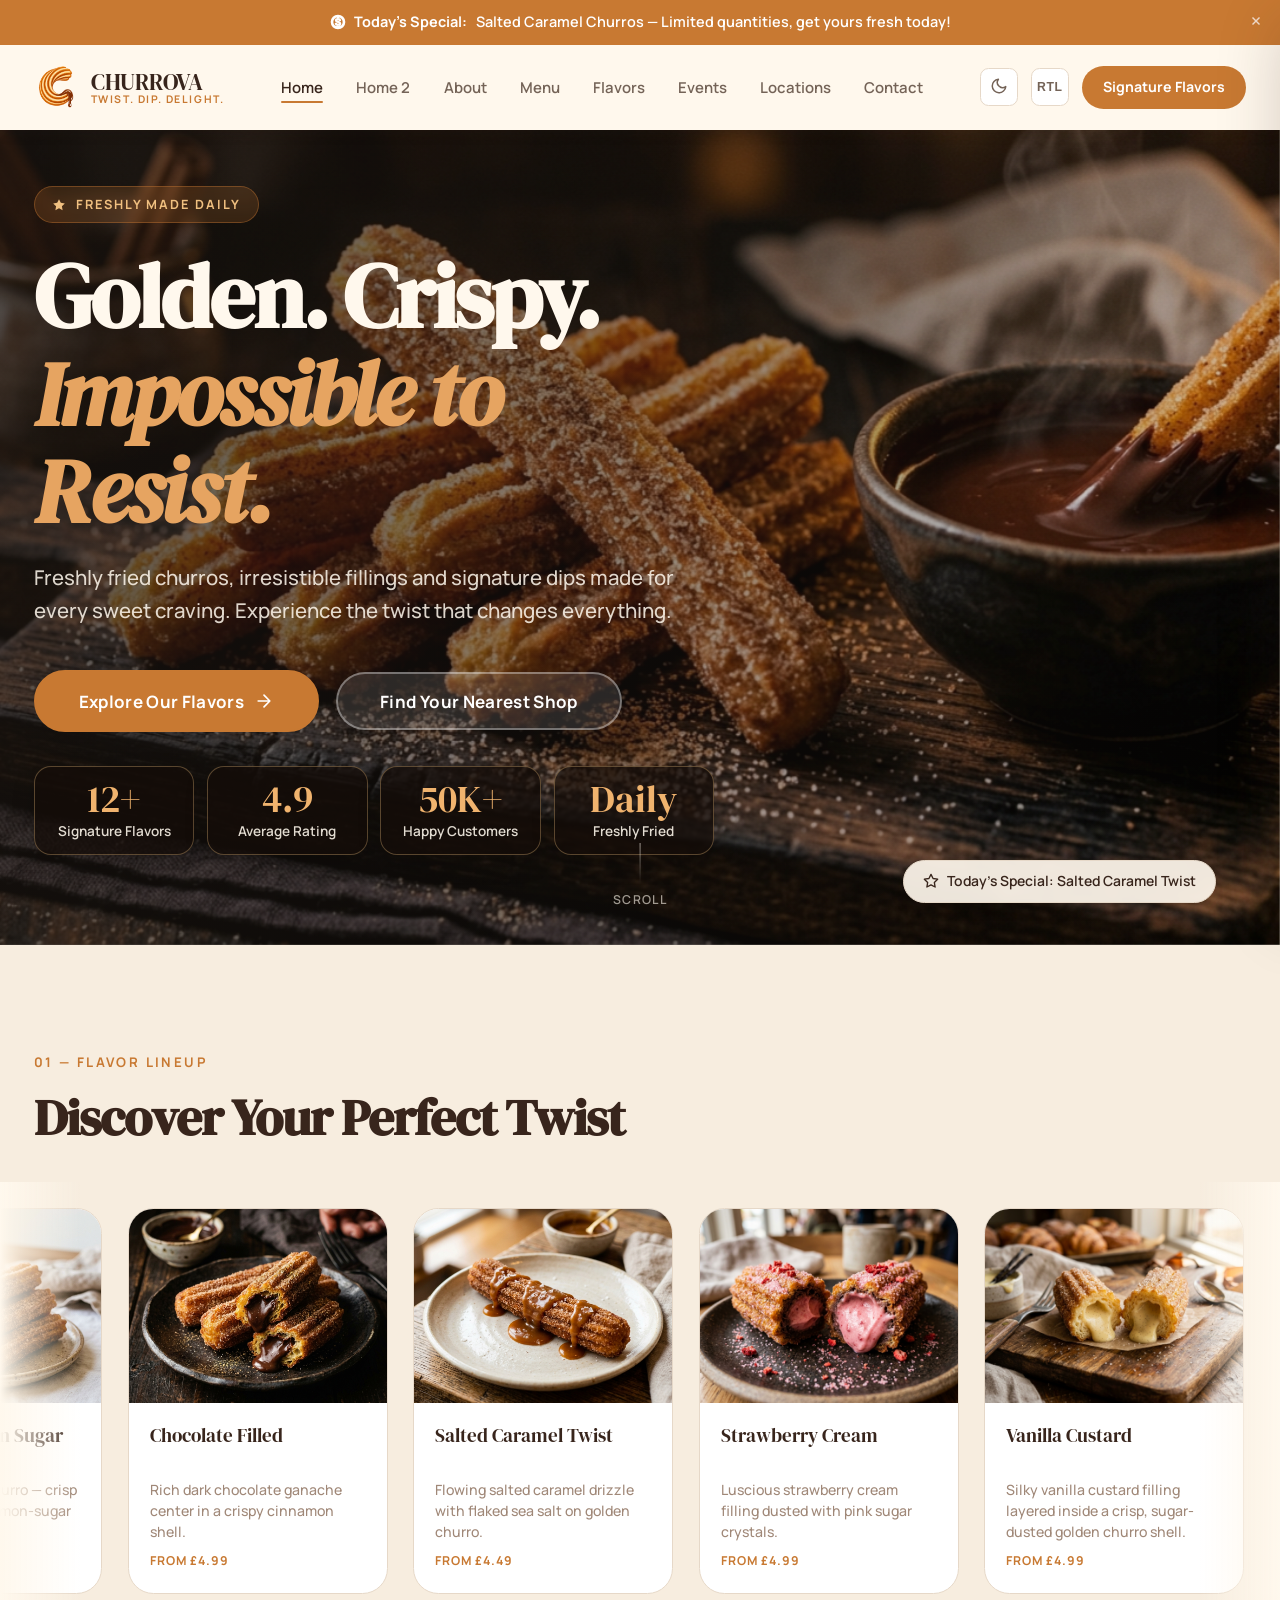
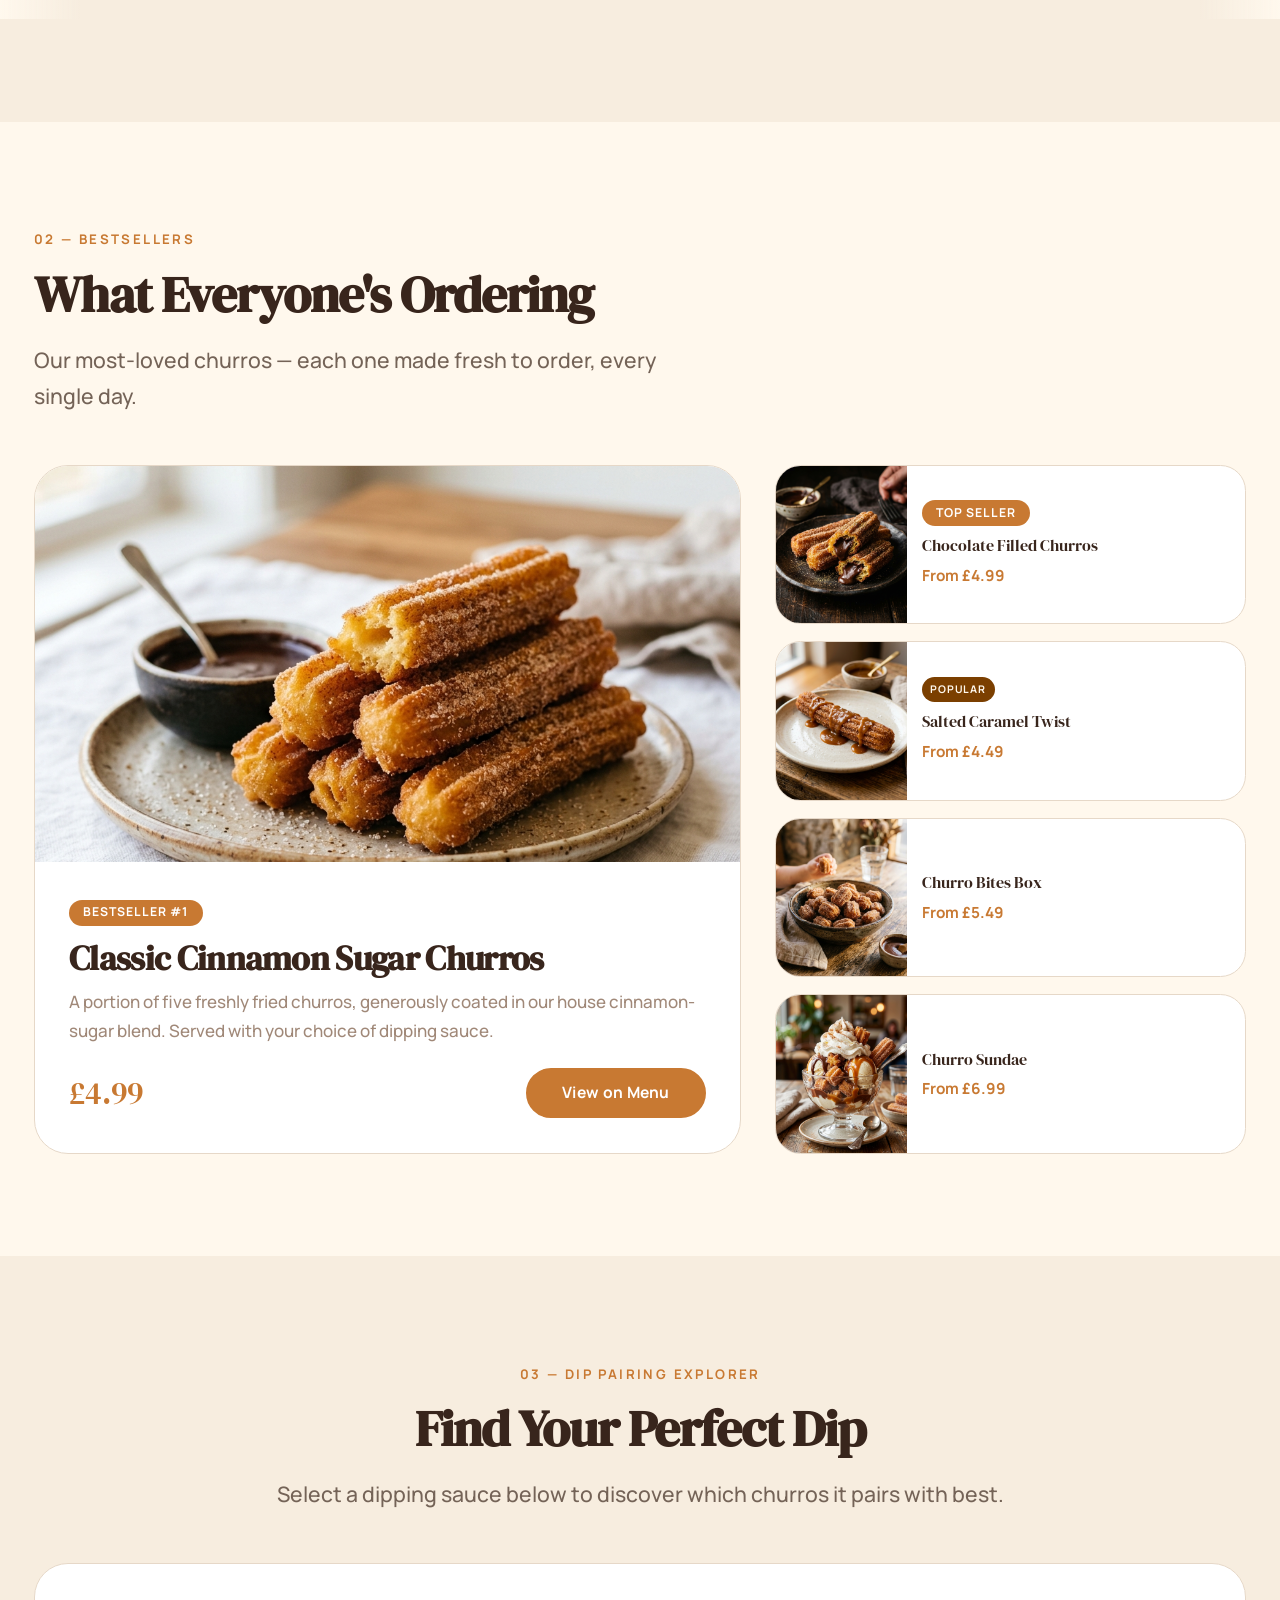
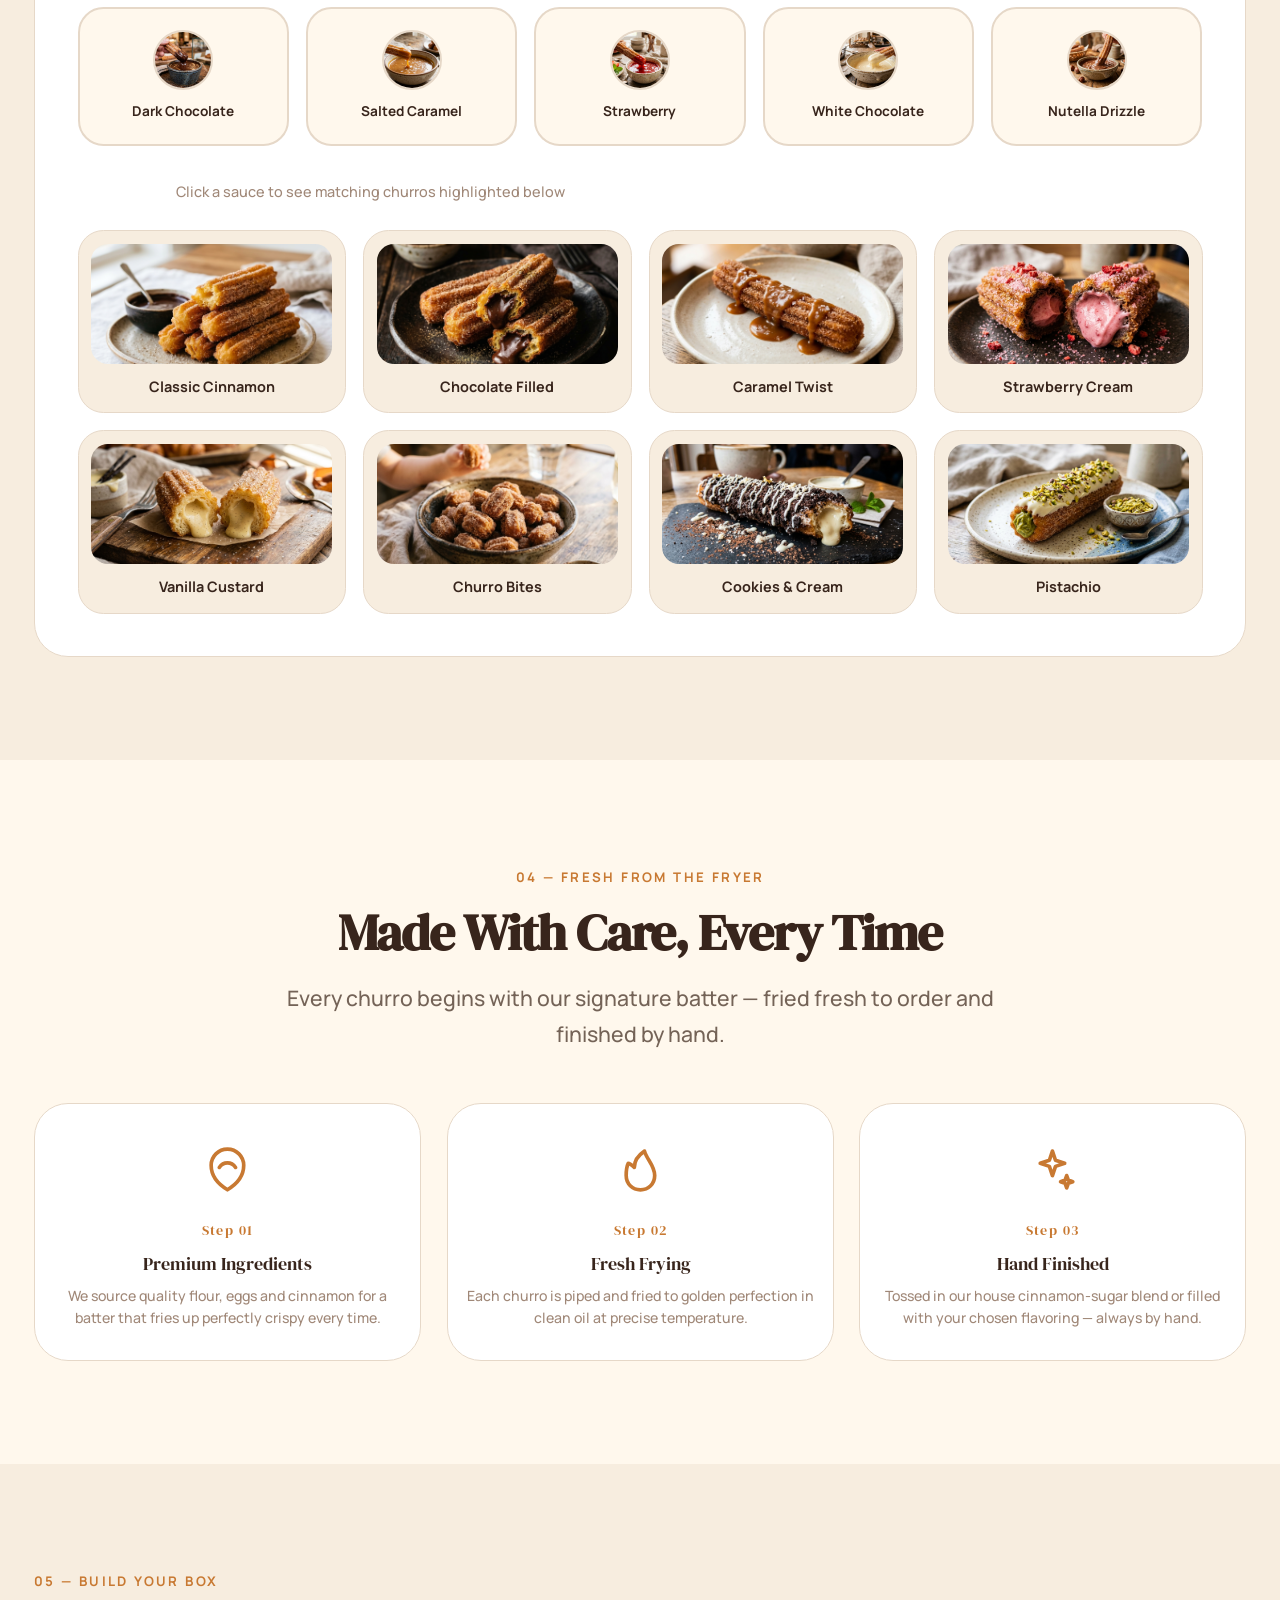
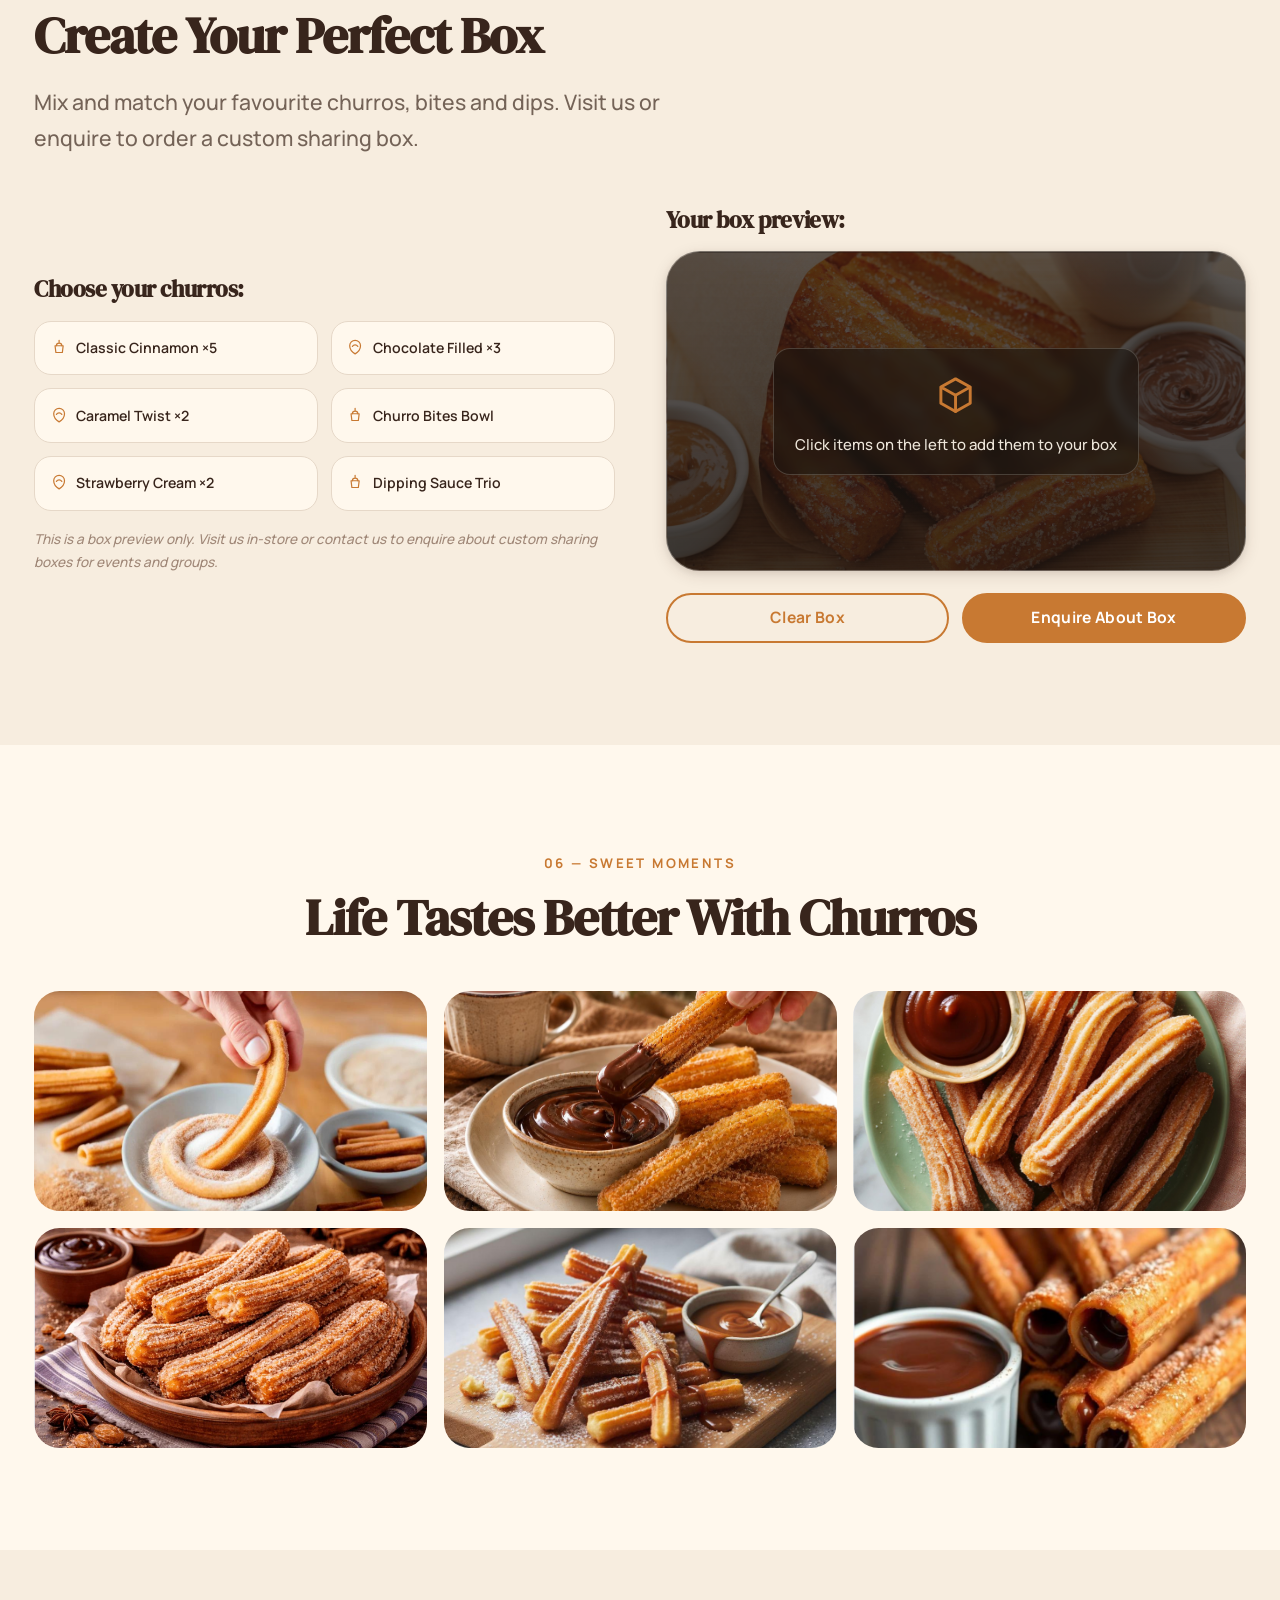
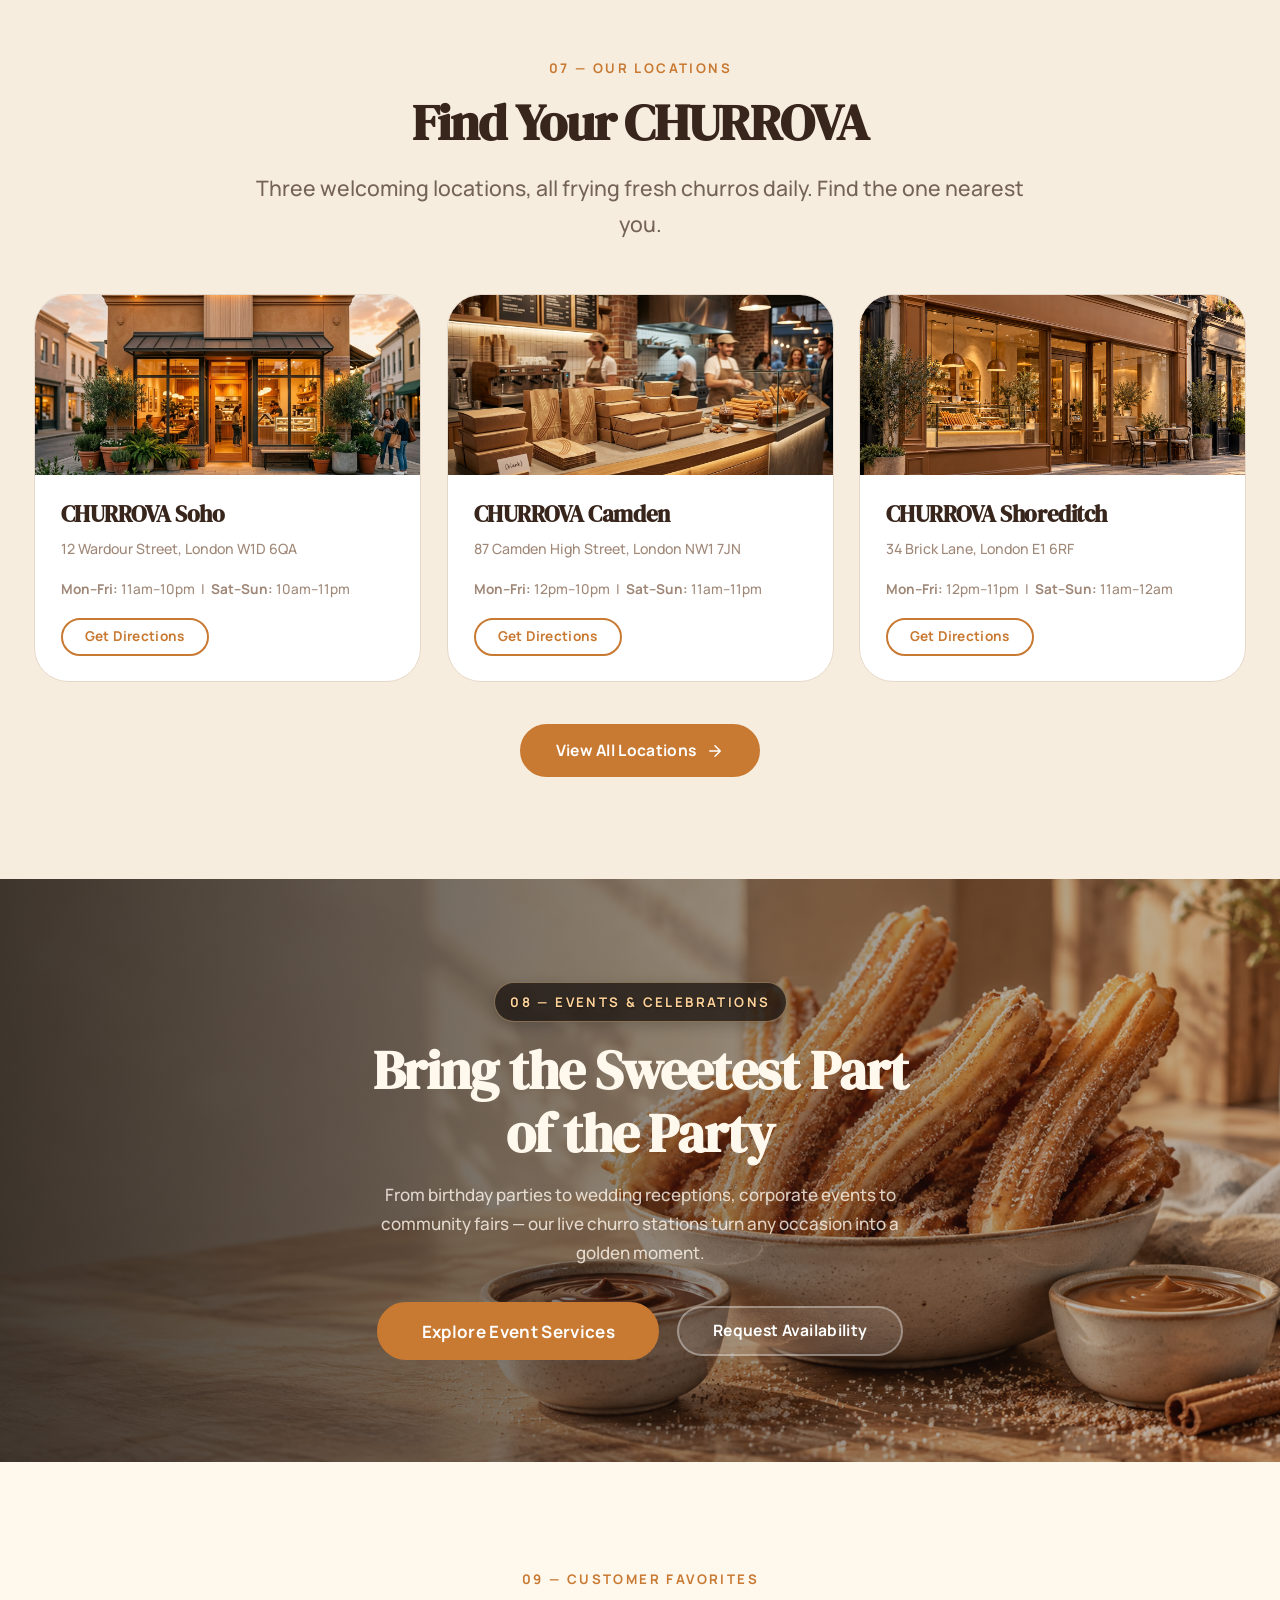
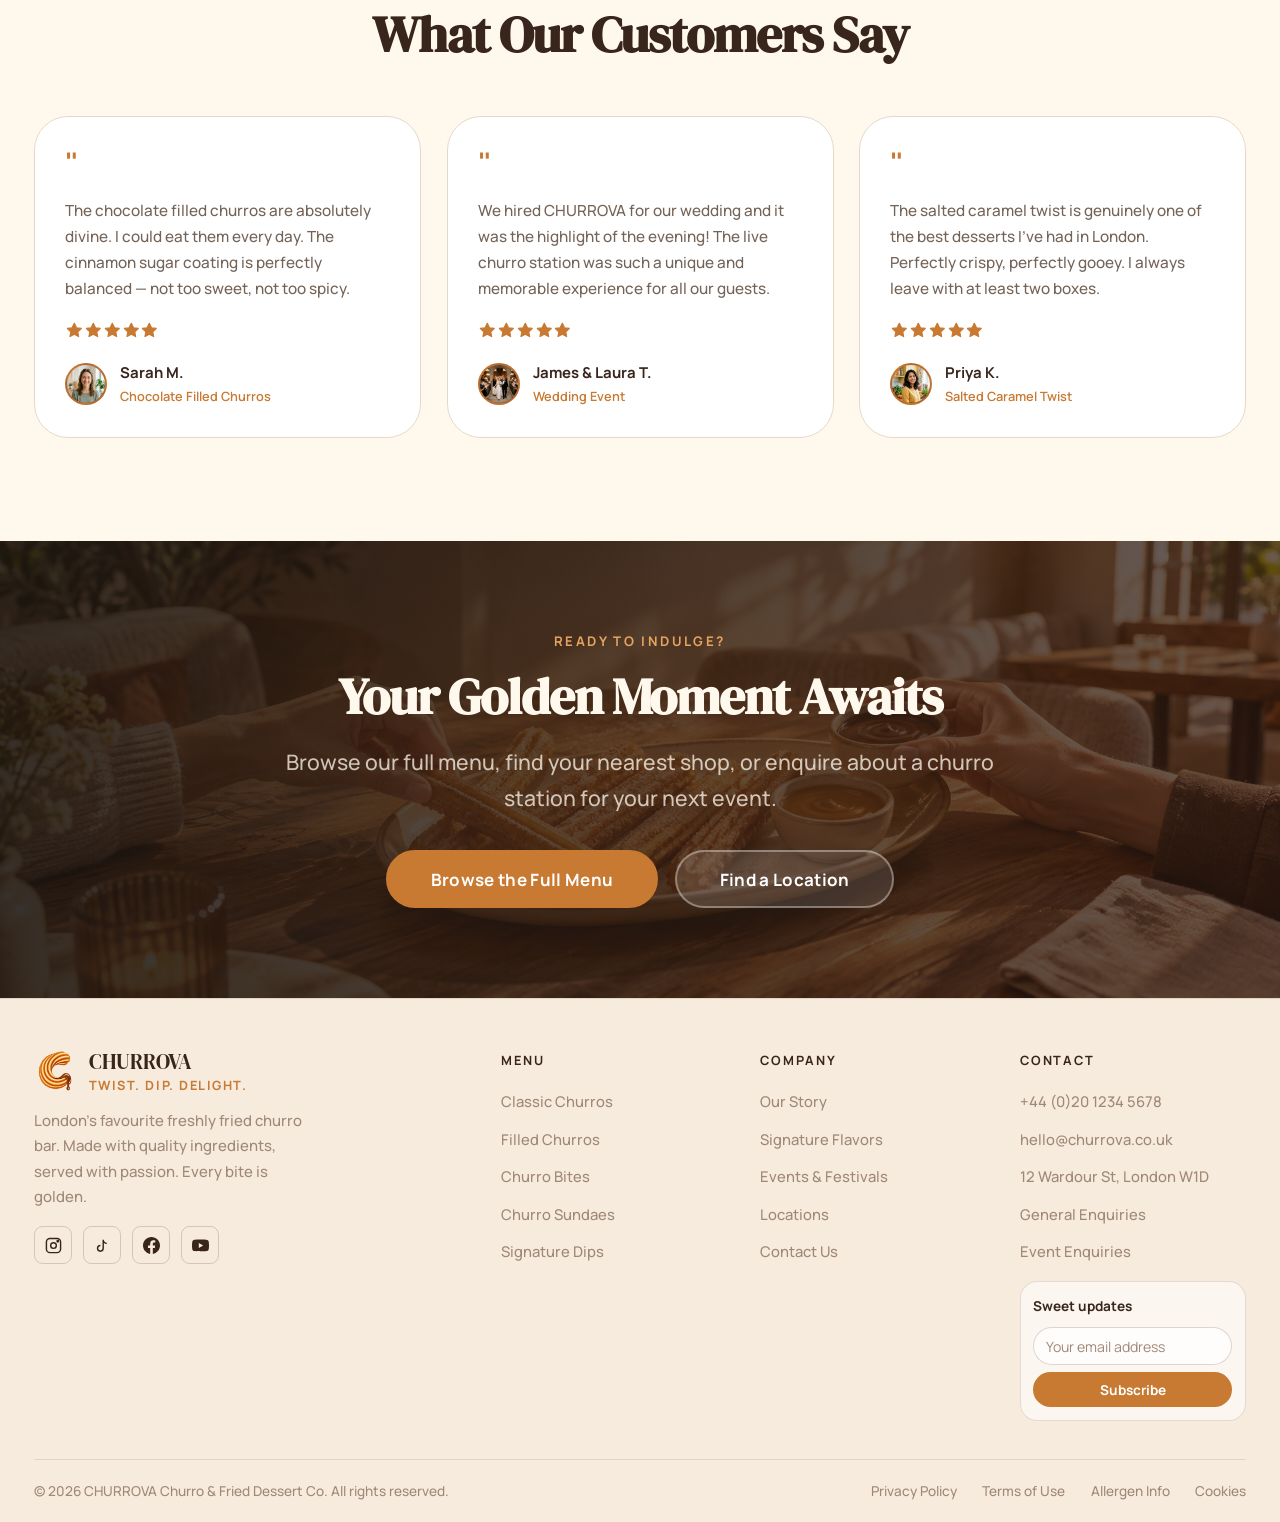
==== index.html @ 0b4f65a8 "initial committed" ====
<!DOCTYPE html>
<html lang="en" data-theme="light" dir="ltr">

<head>
  <meta charset="UTF-8">
  <meta name="viewport" content="width=device-width, initial-scale=1.0">
  <meta name="description"
    content="CHURROVA – Freshly fried churros, irresistible fillings and signature dips made for every sweet craving. Twist. Dip. Delight.">
  <meta name="keywords" content="churros, fried desserts, churro shop, filled churros, dipping sauces, desserts">
  <meta property="og:title" content="CHURROVA – Churro & Fried Dessert Co.">
  <meta property="og:description"
    content="Golden. Crispy. Impossible to Resist. Freshly fried churros made for every sweet craving.">
  <meta property="og:type" content="website">
  <title>CHURROVA – Churro & Fried Dessert Co. | Twist. Dip. Delight.</title>
  <link rel="icon" type="image/svg+xml"
    href="data:image/svg+xml,<svg xmlns='http://www.w3.org/2000/svg' viewBox='0 0 100 100'><text y='.9em' font-size='90'>🌀</text></svg>">
  <link rel="preconnect" href="https://fonts.googleapis.com">
  <link rel="preconnect" href="https://fonts.gstatic.com" crossorigin>
  <link rel="stylesheet" href="css/main.css">
  <link rel="stylesheet" href="css/header.css">
  <link rel="stylesheet" href="css/buttons.css">
  <link rel="stylesheet" href="css/editorial.css">
  <link rel="stylesheet" href="css/menu.css">
  <link rel="stylesheet" href="css/forms.css">
  <link rel="stylesheet" href="css/footer.css">
  <link rel="stylesheet" href="css/desktop.css">
  <link rel="stylesheet" href="css/tablet.css">
  <link rel="stylesheet" href="css/mobile.css">
  <link rel="stylesheet" href="css/rtl.css">
  <style>
    /* ── Page-specific extras ── */
    .stat-row {
      display: grid;
      grid-template-columns: repeat(4, minmax(0, 1fr));
      gap: 0.75rem;
      margin-top: 2rem;
    }

    .stat-item {
      text-align: center;
      display: flex;
      flex-direction: column;
      align-items: center;
      justify-content: center;
      min-width: 0;
      min-height: 84px;
      padding: 0.8rem 0.45rem;
      background: rgba(20, 13, 9, 0.76);
      border: 1px solid rgba(240, 192, 128, 0.32);
      border-radius: var(--radius-md);
      box-shadow: 0 8px 22px rgba(0, 0, 0, 0.2);
      backdrop-filter: blur(7px);
    }

    .stat-num {
      font-family: var(--font-display);
      font-size: clamp(1.65rem, 3vw, 2.5rem);
      color: #F0B36E;
      display: block;
      line-height: 1;
      margin-bottom: 0.25rem;
    }

    .stat-label {
      font-size: 0.8rem;
      color: rgba(255, 248, 237, 0.88);
      font-weight: 600;
      line-height: 1.25;
    }

    .bestsellers-layout {
      display: grid;
      grid-template-columns: 3fr 2fr;
      gap: 2rem;
      align-items: stretch;
    }

    .bestseller-main {
      background: var(--card-bg);
      border: 1px solid var(--border-color);
      border-radius: var(--radius-xl);
      overflow: hidden;
    }

    .bestseller-main-img {
      aspect-ratio: 16/9;
      overflow: hidden;
    }

    .bestseller-main-img img {
      width: 100%;
      height: 100%;
      object-fit: cover;
      transition: transform 0.6s ease;
    }

    .bestseller-main:hover .bestseller-main-img img {
      transform: scale(1.04);
    }

    .bestseller-main-body {
      padding: 2rem;
    }

    .bestsellers-side {
      display: flex;
      flex-direction: column;
      gap: 1rem;
      height: 100%;
    }

    .bestseller-mini {
      background: var(--card-bg);
      border: 1px solid var(--border-color);
      border-radius: var(--radius-lg);
      display: grid;
      grid-template-columns: minmax(110px, 28%) minmax(0, 1fr);
      overflow: hidden;
      transition: transform var(--transition), box-shadow var(--transition);
      flex: 1 1 0;
      min-height: 0;
    }

    .bestseller-mini:hover {
      transform: translateX(4px);
      box-shadow: var(--shadow-md);
    }

    .bestseller-mini-img {
      overflow: hidden;
      background: var(--sand);
      min-height: 100%;
    }

    .bestseller-mini-img img {
      width: 100%;
      height: 100%;
      object-fit: cover;
    }

    .bestseller-mini-body {
      padding: 0.85rem;
      display: flex;
      flex-direction: column;
      justify-content: center;
      align-items: flex-start;
    }

    .pairing-grid {
      display: grid;
      grid-template-columns: repeat(4, minmax(0, 1fr));
      gap: 1rem;
    }

    .pairing-card {
      background: var(--bg2);
      border: 1.5px solid var(--border-color);
      border-radius: var(--radius-lg);
      padding: 0.75rem;
      text-align: center;
      cursor: default;
      transition: all var(--transition);
      display: flex;
      flex-direction: column;
      overflow: hidden;
    }

    .pairing-card-img {
      width: 100%;
      height: 120px;
      border-radius: var(--radius-md);
      overflow: hidden;
      background: var(--sand);
      margin-bottom: 0.65rem;
    }

    .pairing-card-img img {
      width: 100%;
      height: 100%;
      object-fit: cover;
      display: block;
      transition: transform 0.4s ease;
    }

    .pairing-card:hover .pairing-card-img img {
      transform: scale(1.08);
    }

    .pairing-card-name {
      font-weight: 700;
      font-size: 0.85rem;
      color: var(--text-heading);
    }

    .bestseller-mini-name {
      font-family: var(--font-display);
      font-size: 0.95rem;
      color: var(--text-heading);
      margin-bottom: 0.2rem;
    }

    .bestseller-mini-price {
      font-weight: 700;
      color: var(--accent);
      font-size: 0.9rem;
    }

    .dip-explorer {
      background: var(--card-bg);
      border: 1px solid var(--border-color);
      border-radius: var(--radius-xl);
      padding: 2.5rem;
    }

    .dip-grid {
      display: grid;
      grid-template-columns: repeat(auto-fit, minmax(130px, 1fr));
      gap: 1rem;
      margin-bottom: 2rem;
    }

    .dip-card {
      text-align: center;
      padding: 1.25rem 0.75rem;
      border: 2px solid var(--border-color);
      border-radius: var(--radius-lg);
      cursor: pointer;
      transition: all var(--transition);
      background: var(--bg);
    }

    .dip-card:hover,
    [data-dip-id].pairing-active {
      border-color: var(--accent);
      background: rgba(200, 121, 50, .07);
    }

    .dip-card-img {
      width: 60px;
      height: 60px;
      border-radius: 50%;
      background: var(--sand);
      margin: 0 auto 0.6rem;
      overflow: hidden;
      border: 2px solid var(--border-color);
    }

    .dip-card-img img {
      width: 100%;
      height: 100%;
      object-fit: cover;
    }

    .dip-name {
      font-size: 0.8rem;
      font-weight: 700;
      color: var(--text-heading);
    }

    .preparation-grid {
      display: grid;
      grid-template-columns: repeat(3, 1fr);
      gap: 1.5rem;
    }

    .prep-step {
      text-align: center;
      padding: 1.75rem 1rem;
      background: var(--card-bg);
      border: 1px solid var(--border-color);
      border-radius: var(--radius-xl);
      transition: transform var(--transition), box-shadow var(--transition);
    }

    .prep-step:hover {
      transform: translateY(-4px);
      box-shadow: var(--shadow-md);
    }

    .prep-icon {
      font-size: 2.5rem;
      margin-bottom: 0.75rem;
    }

    .prep-num {
      font-family: var(--font-display);
      font-size: 0.8rem;
      color: var(--accent);
      margin-bottom: 0.4rem;
      letter-spacing: 0.1em;
    }

    .prep-title {
      font-family: var(--font-display);
      font-size: 1.05rem;
      color: var(--text-heading);
      margin-bottom: 0.35rem;
    }

    .box-builder {
      display: grid;
      grid-template-columns: 1fr 1fr;
      gap: 3rem;
      align-items: center;
    }

    .box-preview {
      background-image: linear-gradient(rgba(27, 21, 17, .72), rgba(27, 21, 17, .82)), url('assets/images/pages/page-takeaway-cone.png');
      background-size: cover;
      background-position: center;
      border: 1px solid rgba(255, 248, 237, .3);
      border-radius: var(--radius-xl);
      padding: 2rem;
      min-height: 320px;
      display: flex;
      flex-direction: column;
      gap: 1rem;
      box-shadow: var(--shadow-md);
    }

    .box-preview>div:not(.box-item-chip) {
      color: rgba(255, 248, 237, .92) !important;
      background: rgba(27, 21, 17, .58);
      border: 1px solid rgba(255, 248, 237, .18);
      border-radius: var(--radius-md);
      padding: 1rem 1.25rem;
      backdrop-filter: blur(5px);
    }

    .box-item-chip {
      display: flex;
      align-items: center;
      gap: 0.65rem;
      background: rgba(255, 248, 237, .94);
      border: 1px solid var(--border-color);
      border-radius: var(--radius-pill);
      padding: 0.5rem 1rem;
      font-size: 0.83rem;
      font-weight: 600;
      color: #38251C;
      animation: slideIn 0.3s ease;
    }

    @keyframes slideIn {
      from {
        opacity: 0;
        transform: translateX(-10px)
      }

      to {
        opacity: 1;
        transform: translateX(0)
      }
    }

    .box-select-grid {
      display: grid;
      grid-template-columns: 1fr 1fr;
      gap: 0.75rem;
    }

    .box-option {
      border: 1.5px solid var(--border-color);
      border-radius: var(--radius-md);
      padding: 0.85rem;
      cursor: pointer;
      transition: all var(--transition-fast);
      background: var(--bg);
      font-size: 0.83rem;
      font-weight: 600;
      color: var(--text-heading);
      display: flex;
      align-items: center;
      gap: 0.5rem;
    }

    .box-option:hover {
      border-color: var(--accent);
      background: rgba(200, 121, 50, .07);
    }

    .gallery-grid {
      display: grid;
      grid-template-columns: repeat(3, 1fr);
      grid-template-rows: repeat(2, 220px);
      gap: 1rem;
      grid-auto-flow: dense;
    }

    .gallery-item {
      border-radius: var(--radius-lg);
      overflow: hidden;
      cursor: pointer;
    }

    .gallery-item img {
      width: 100%;
      height: 100%;
      object-fit: cover;
      transition: transform 0.5s ease;
    }

    .gallery-item:hover img {
      transform: scale(1.06);
    }

    .gallery-item.tall,
    .gallery-item.wide {
      grid-row: auto;
      grid-column: auto;
    }

    .testimonials-grid {
      display: grid;
      grid-template-columns: repeat(3, 1fr);
      gap: 1.5rem;
    }

    .testimonial-card {
      background: var(--card-bg);
      border: 1px solid var(--border-color);
      border-radius: var(--radius-xl);
      padding: 1.75rem;
      display: flex;
      flex-direction: column;
      gap: 1rem;
      transition: transform var(--transition), box-shadow var(--transition);
    }

    .testimonial-card:hover {
      transform: translateY(-4px);
      box-shadow: var(--shadow-md);
    }

    .testimonial-quote {
      font-size: 2rem;
      color: var(--accent);
      line-height: 1;
    }

    .testimonial-text {
      font-size: 0.9rem;
      color: var(--text-body);
      line-height: 1.7;
      flex: 1;
      max-width: none;
    }

    .testimonial-author {
      display: flex;
      align-items: center;
      gap: 0.75rem;
    }

    .testimonial-avatar {
      width: 42px;
      height: 42px;
      border-radius: 50%;
      background: linear-gradient(135deg, var(--caramel), var(--caramel-dark));
      display: flex;
      align-items: center;
      justify-content: center;
      font-family: var(--font-display);
      font-size: 1.1rem;
      color: var(--white);
      flex-shrink: 0;
      object-fit: cover;
      object-position: center;
      border: 2px solid rgba(200, 121, 50, .35);
    }

    .testimonial-name {
      font-weight: 700;
      font-size: 0.88rem;
      color: var(--text-heading);
    }

    .testimonial-product {
      font-size: 0.75rem;
      color: var(--accent);
      font-weight: 600;
    }

    @media(max-width:1024px) {
      .bestsellers-layout {
        grid-template-columns: 1fr;
      }

      .bestsellers-side {
        display: grid;
        grid-template-columns: repeat(2, minmax(0, 1fr));
        height: auto;
      }

      .bestseller-mini {
        flex: none;
      }

      .preparation-grid {
        grid-template-columns: 1fr 1fr;
      }

      .box-builder {
        grid-template-columns: 1fr;
      }

      .gallery-grid {
        grid-template-columns: repeat(2, 1fr);
        grid-template-rows: auto;
      }

      .gallery-item.tall,
      .gallery-item.wide {
        grid-row: auto;
        grid-column: auto;
      }

      .gallery-item {
        aspect-ratio: 4/3;
      }

      .testimonials-grid {
        grid-template-columns: 1fr 1fr;
      }

      .stat-row {
        grid-template-columns: repeat(2, 1fr);
        gap: 0.65rem;
        margin-top: 1.5rem;
      }

      .stat-item {
        min-height: 76px;
        padding: 0.7rem 0.35rem;
      }

      .pairing-grid {
        grid-template-columns: repeat(2, minmax(0, 1fr));
      }

      .dip-grid {
        grid-template-columns: repeat(2, minmax(0, 1fr));
      }

      .dip-grid > :last-child:nth-child(odd) {
        grid-column: 1 / -1;
        width: 100%;
        max-width: calc((100% - 1rem) / 2);
        box-sizing: border-box;
        justify-self: center;
      }
    }

    @media(max-width:600px) {
      .bestsellers-side {
        grid-template-columns: 1fr;
      }

      .gallery-grid {
        grid-template-columns: 1fr 1fr;
      }

      .testimonials-grid {
        grid-template-columns: 1fr;
      }

      .dip-grid {
        grid-template-columns: repeat(2, 1fr);
      }

      .stat-row {
        grid-template-columns: repeat(2, 1fr);
      }

      .pairing-grid {
        grid-template-columns: repeat(2, minmax(0, 1fr));
      }
    }
  </style>
</head>

<body>

  <!-- ── What's Fresh Strip ─────────────────────── -->
  <div id="fresh-strip">
    <div class="strip-inner container">
      <svg width="16" height="16" viewBox="0 0 24 24" fill="none" stroke="currentColor" stroke-width="2"
        stroke-linecap="round" stroke-linejoin="round">
        <path
          d="M12 2C6.48 2 2 6.48 2 12s4.48 10 10 10 10-4.48 10-10S17.52 2 12 2zm0 18c-4.41 0-8-3.59-8-8s3.59-8 8-8 8 3.59 8 8-3.59 8-8 8zm.31-8.86c-1.77-.45-2.34-.94-2.34-1.67 0-.84.79-1.43 2.1-1.43 1.38 0 1.9.66 1.94 1.64h1.71c-.05-1.34-.87-2.57-2.49-2.97V5H10.9v1.69c-1.51.32-2.72 1.3-2.72 2.81 0 1.79 1.49 2.69 3.66 3.21 1.95.46 2.34 1.15 2.34 1.82 0 .48-.35 1.25-2.1 1.25-1.61 0-2.23-.72-2.32-1.64H8.04c.1 1.7 1.36 2.66 2.86 2.97V19h2.34v-1.67c1.52-.29 2.72-1.16 2.73-2.77-.01-2.2-1.9-2.96-3.66-3.42z" />
      </svg>
      <strong>Today's Special:</strong> Salted Caramel Churros — Limited quantities, get yours fresh today!
    </div>
    <button class="strip-close" aria-label="Close announcement">
      <svg width="14" height="14" viewBox="0 0 24 24" fill="none" stroke="currentColor" stroke-width="2.5">
        <line x1="18" y1="6" x2="6" y2="18" />
        <line x1="6" y1="6" x2="18" y2="18" />
      </svg>
    </button>
  </div>

  <!-- ── Header ─────────────────────────────────── -->
  <header class="site-header" role="banner">
    <div class="container header-inner">
      <a href="index.html" class="site-logo" aria-label="CHURROVA Home">
        <div class="logo-icon">
          <svg viewBox="0 0 32 32" xmlns="http://www.w3.org/2000/svg">
            <path
              d="M16 4C9.37 4 4 9.37 4 16s5.37 12 12 12 12-5.37 12-12S22.63 4 16 4zm0 2c5.52 0 10 4.48 10 10S21.52 26 16 26 6 21.52 6 16 10.48 6 16 6zm-1 3v2.28A5.01 5.01 0 0 0 11 16a5 5 0 0 0 5 5 5 5 0 0 0 5-5 5.01 5.01 0 0 0-4-4.9V9h-2zm1 4a3 3 0 0 1 3 3 3 3 0 0 1-3 3 3 3 0 0 1-3-3 3 3 0 0 1 3-3z" />
          </svg>
        </div>
        <div class="logo-text">
          <span class="brand-name">CHURROVA</span>
          <span class="brand-sub">Churro &amp; Fried Dessert Co.</span>
        </div>
      </a>

      <nav class="main-nav" aria-label="Main navigation">
        <ul class="nav-list" role="list">
          <li><a href="index.html" class="active">Home</a></li>
          <li><a href="home2.html">Home 2</a></li>
          <li><a href="about.html">About</a></li>
          <li><a href="menu.html">Menu</a></li>
          <li><a href="flavors.html">Flavors</a></li>
          <li><a href="events.html">Events</a></li>
          <li><a href="locations.html">Locations</a></li>
          <li><a href="contact.html">Contact</a></li>
        </ul>
      </nav>

      <div class="header-actions">
        <button class="icon-btn" data-action="toggle-theme" aria-label="Toggle dark/light mode">
          <span data-theme-icon>
            <svg viewBox="0 0 24 24" fill="none" stroke="currentColor" stroke-width="2" stroke-linecap="round"
              stroke-linejoin="round">
              <path d="M21 12.79A9 9 0 1 1 11.21 3 7 7 0 0 0 21 12.79z" />
            </svg>
          </span>
        </button>
        <button class="icon-btn" data-action="toggle-rtl" aria-label="Toggle RTL/LTR text direction"
          title="Toggle RTL/LTR">
          <span data-rtl-label style="font-size:0.72rem;font-weight:700;letter-spacing:0.05em;">RTL</span>
        </button>
        <a href="signature-flavors.html" class="btn-header-cta">Signature Flavors</a>
        <button class="mobile-toggle" aria-label="Open menu" aria-expanded="false" aria-controls="mobile-drawer">
          <span></span><span></span><span></span>
        </button>
      </div>
    </div>
  </header>

  <!-- Mobile Drawer Overlay -->
  <div class="drawer-overlay" aria-hidden="true"></div>

  <!-- Mobile Drawer -->
  <nav class="mobile-drawer" id="mobile-drawer" aria-label="Mobile navigation" aria-hidden="true">
    <div class="drawer-header">
      <a href="index.html" class="site-logo">
        <div class="logo-icon" style="width:36px;height:36px;">
          <svg viewBox="0 0 32 32" xmlns="http://www.w3.org/2000/svg">
            <path
              d="M16 4C9.37 4 4 9.37 4 16s5.37 12 12 12 12-5.37 12-12S22.63 4 16 4zm0 2c5.52 0 10 4.48 10 10S21.52 26 16 26 6 21.52 6 16 10.48 6 16 6zm-1 3v2.28A5.01 5.01 0 0 0 11 16a5 5 0 0 0 5 5 5 5 0 0 0 5-5 5.01 5.01 0 0 0-4-4.9V9h-2zm1 4a3 3 0 0 1 3 3 3 3 0 0 1-3 3 3 3 0 0 1-3-3 3 3 0 0 1 3-3z" />
          </svg>
        </div>
        <span class="brand-name"
          style="font-family:var(--font-display);font-size:1.1rem;color:var(--text-heading);">CHURROVA</span>
      </a>
      <button class="drawer-close" aria-label="Close menu">&times;</button>
    </div>
    <div class="drawer-nav">
      <a href="index.html" class="active">Home</a>
      <a href="home2.html">Home 2</a>
      <a href="about.html">About</a>
      <a href="menu.html">Menu</a>
      <a href="flavors.html">Flavors</a>
      <a href="events.html">Events</a>
      <a href="locations.html">Locations</a>
      <a href="contact.html">Contact</a>
    </div>
    <div class="drawer-controls">
      <button class="icon-btn" data-action="toggle-theme" aria-label="Toggle dark/light mode"
        style="flex:1;border-radius:var(--radius-sm);">
        <span data-theme-icon
          style="display:flex;align-items:center;gap:0.4rem;font-size:0.8rem;font-weight:600;white-space:nowrap;">
          <svg width="16" height="16" viewBox="0 0 24 24" fill="none" stroke="currentColor" stroke-width="2"
            stroke-linecap="round" stroke-linejoin="round">
            <path d="M21 12.79A9 9 0 1 1 11.21 3 7 7 0 0 0 21 12.79z" />
          </svg>
          Dark Mode
        </span>
      </button>
      <button class="icon-btn" data-action="toggle-rtl"
        style="flex:1;border-radius:var(--radius-sm);font-size:0.8rem;font-weight:700;">
        <span data-rtl-label>RTL</span>
      </button>
    </div>
    <div class="drawer-cta">
      <a href="menu.html" class="btn btn-primary">Explore Our Menu
        <svg viewBox="0 0 24 24" fill="none" stroke="currentColor" stroke-width="2" stroke-linecap="round"
          stroke-linejoin="round">
          <path d="M5 12h14M12 5l7 7-7 7" />
        </svg>
      </a>
    </div>
  </nav>

  <!-- ═══════════════════════════════════════════════════════ -->
  <!-- HERO                                                    -->
  <!-- ═══════════════════════════════════════════════════════ -->
  <section class="hero" aria-label="Hero">
    <div class="hero-bg">
      <img src="assets/images/hero/hero-home1.jpg" alt="Freshly fried churros with chocolate dipping sauce"
        loading="eager" fetchpriority="high">
    </div>
    <div class="hero-overlay"></div>

    <div class="container hero-content">
      <div style="max-width:680px;">
        <span class="hero-eyebrow">
          <svg width="14" height="14" viewBox="0 0 24 24" fill="currentColor">
            <path d="M12 2l3.09 6.26L22 9.27l-5 4.87 1.18 6.88L12 17.77l-6.18 3.25L7 14.14 2 9.27l6.91-1.01L12 2z" />
          </svg>
          Freshly Made Daily
        </span>
        <h1 class="hero-title">Golden. Crispy. <em>Impossible to Resist.</em></h1>
        <p class="hero-lead">Freshly fried churros, irresistible fillings and signature dips made for every sweet
          craving. Experience the twist that changes everything.</p>
        <div class="hero-btns">
          <a href="flavors.html" class="btn btn-primary btn-lg">
            Explore Our Flavors
            <svg viewBox="0 0 24 24" fill="none" stroke="currentColor" stroke-width="2" stroke-linecap="round"
              stroke-linejoin="round">
              <path d="M5 12h14M12 5l7 7-7 7" />
            </svg>
          </a>
          <a href="locations.html" class="btn btn-ghost btn-lg">Find Your Nearest Shop</a>
        </div>

        <div class="stat-row">
          <div class="stat-item">
            <span class="stat-num">12+</span>
            <span class="stat-label">Signature Flavors</span>
          </div>
          <div class="stat-item">
            <span class="stat-num">4.9</span>
            <span class="stat-label">Average Rating</span>
          </div>
          <div class="stat-item">
            <span class="stat-num">50K+</span>
            <span class="stat-label">Happy Customers</span>
          </div>
          <div class="stat-item">
            <span class="stat-num">Daily</span>
            <span class="stat-label">Freshly Fried</span>
          </div>
        </div>
      </div>
    </div>

    <div class="hero-floating-label">
      <div class="flavor-tag">
        <svg width="16" height="16" viewBox="0 0 24 24" fill="none" stroke="currentColor" stroke-width="2"
          stroke-linecap="round" stroke-linejoin="round">
          <path d="M12 2l3.09 6.26L22 9.27l-5 4.87 1.18 6.88L12 17.77l-6.18 3.25L7 14.14 2 9.27l6.91-1.01L12 2z" />
        </svg>
        Today's Special: Salted Caramel Twist
      </div>
    </div>

    <div class="hero-scroll" aria-hidden="true">
      <div class="scroll-line"></div>
      Scroll
    </div>
  </section>

  <!-- ═══════════════════════════════════════════════════════ -->
  <!-- 01. THE FLAVOR LINEUP                                   -->
  <!-- ═══════════════════════════════════════════════════════ -->
  <section class="section-py bg-surface" aria-labelledby="flavor-lineup-title">
    <div class="container">
      <div class="d-flex align-items-center justify-content-between flex-wrap gap-3 mb-4" style="margin-bottom:2rem;">
        <div>
          <span class="section-label">01 — Flavor Lineup</span>
          <h2 id="flavor-lineup-title" class="section-title reveal">Discover Your Perfect Twist</h2>
        </div>
      </div>
    </div>
    <div class="flavor-rail-wrapper">
      <div class="flavor-rail" role="list">
        <div class="flavor-card reveal" role="listitem">
          <div class="flavor-card-img" style="background:linear-gradient(135deg,#C87932,#F0C080);">
            <img src="assets/images/menu/classic-churro.jpg" alt="Classic Cinnamon Sugar Churro" loading="lazy">
          </div>
          <div class="flavor-card-body">
            <div class="flavor-card-name">Classic Cinnamon Sugar</div>
            <div class="flavor-card-desc">The iconic golden churro — crisp exterior, warm cinnamon-sugar finish.</div>
            <span class="flavor-card-tag">From £3.99</span>
          </div>
        </div>
        <div class="flavor-card reveal delay-1" role="listitem">
          <div class="flavor-card-img" style="background:linear-gradient(135deg,#38251C,#6B3A2A);">
            <img src="assets/images/menu/choc-filled.jpg" alt="Chocolate Filled Churro" loading="lazy">
          </div>
          <div class="flavor-card-body">
            <div class="flavor-card-name">Chocolate Filled</div>
            <div class="flavor-card-desc">Rich dark chocolate ganache center in a crispy cinnamon shell.</div>
            <span class="flavor-card-tag">From £4.99</span>
          </div>
        </div>
        <div class="flavor-card reveal delay-2" role="listitem">
          <div class="flavor-card-img" style="background:linear-gradient(135deg,#C87932,#E6A461);">
            <img src="assets/images/menu/caramel-twist.jpg" alt="Salted Caramel Twist" loading="lazy">
          </div>
          <div class="flavor-card-body">
            <div class="flavor-card-name">Salted Caramel Twist</div>
            <div class="flavor-card-desc">Flowing salted caramel drizzle with flaked sea salt on golden churro.</div>
            <span class="flavor-card-tag">From £4.49</span>
          </div>
        </div>
        <div class="flavor-card reveal delay-3" role="listitem">
          <div class="flavor-card-img" style="background:linear-gradient(135deg,#D4A0C8,#F8C8E0);">
            <img src="assets/images/menu/strawberry-cream.jpg" alt="Strawberry Cream Churro" loading="lazy">
          </div>
          <div class="flavor-card-body">
            <div class="flavor-card-name">Strawberry Cream</div>
            <div class="flavor-card-desc">Luscious strawberry cream filling dusted with pink sugar crystals.</div>
            <span class="flavor-card-tag">From £4.99</span>
          </div>
        </div>
        <div class="flavor-card reveal delay-4" role="listitem">
          <div class="flavor-card-img" style="background:linear-gradient(135deg,#F5F5F5,#E8D5B7);">
            <img src="assets/images/menu/vanilla-custard.jpg" alt="Vanilla Custard Churro" loading="lazy">
          </div>
          <div class="flavor-card-body">
            <div class="flavor-card-name">Vanilla Custard</div>
            <div class="flavor-card-desc">Silky vanilla custard filling layered inside a crisp, sugar-dusted golden churro shell.</div>
            <span class="flavor-card-tag">From £4.99</span>
          </div>
        </div>
        <div class="flavor-card reveal" role="listitem">
          <div class="flavor-card-img" style="background:linear-gradient(135deg,#2D2D2D,#6B4226);">
            <img src="assets/images/menu/cookies-cream.jpg" alt="Cookies and Cream Churro" loading="lazy">
          </div>
          <div class="flavor-card-body">
            <div class="flavor-card-name">Cookies &amp; Cream</div>
            <div class="flavor-card-desc">Crushed cookie crumbles and cream filling in a chocolate-dusted shell.</div>
            <span class="flavor-card-tag">From £4.99</span>
          </div>
        </div>
      </div>
    </div>
  </section>

  <!-- ═══════════════════════════════════════════════════════ -->
  <!-- 02. OUR BESTSELLERS                                     -->
  <!-- ═══════════════════════════════════════════════════════ -->
  <section class="section-py" aria-labelledby="bestsellers-title">
    <div class="container">
      <span class="section-label">02 — Bestsellers</span>
      <h2 id="bestsellers-title" class="section-title reveal">What Everyone's Ordering</h2>
      <p class="section-intro lead reveal delay-1">Our most-loved churros — each one made fresh to order, every single
        day.</p>

      <div class="bestsellers-layout reveal">
        <div class="bestseller-main">
          <div class="bestseller-main-img">
            <img src="assets/images/menu/classic-churro.jpg" alt="Classic Cinnamon Sugar Churros — Our #1 bestseller"
              loading="lazy">
          </div>
          <div class="bestseller-main-body">
            <span class="badge-new">Bestseller #1</span>
            <h3 style="margin-top:0.75rem;margin-bottom:0.5rem;">Classic Cinnamon Sugar Churros</h3>
            <p style="color:var(--text-muted);margin-bottom:1.25rem;">A portion of five freshly fried churros,
              generously coated in our house cinnamon-sugar blend. Served with your choice of dipping sauce.</p>
            <div style="display:flex;align-items:center;justify-content:space-between;flex-wrap:wrap;gap:1rem;">
              <span style="font-family:var(--font-display);font-size:1.8rem;color:var(--accent);">£4.99</span>
              <a href="menu.html" class="btn btn-primary">View on Menu</a>
            </div>
          </div>
        </div>
        <div class="bestsellers-side">
          <div class="bestseller-mini">
            <div class="bestseller-mini-img">
              <img src="assets/images/menu/choc-filled.jpg" alt="Chocolate Filled Churros" loading="lazy">
            </div>
            <div class="bestseller-mini-body">
              <span class="badge-new" style="margin-bottom:0.35rem;">Top Seller</span>
              <div class="bestseller-mini-name">Chocolate Filled Churros</div>
              <div class="bestseller-mini-price">From £4.99</div>
            </div>
          </div>
          <div class="bestseller-mini">
            <div class="bestseller-mini-img">
              <img src="assets/images/menu/caramel-twist.jpg" alt="Salted Caramel Twist" loading="lazy">
            </div>
            <div class="bestseller-mini-body">
              <span class="tag-seasonal" style="margin-bottom:0.35rem;display:inline-block;">Popular</span>
              <div class="bestseller-mini-name">Salted Caramel Twist</div>
              <div class="bestseller-mini-price">From £4.49</div>
            </div>
          </div>
          <div class="bestseller-mini">
            <div class="bestseller-mini-img">
              <img src="assets/images/menu/churro-bites.jpg" alt="Churro Bites" loading="lazy">
            </div>
            <div class="bestseller-mini-body">
              <div class="bestseller-mini-name">Churro Bites Box</div>
              <div class="bestseller-mini-price">From £5.49</div>
            </div>
          </div>
          <div class="bestseller-mini">
            <div class="bestseller-mini-img">
              <img src="assets/images/menu/churro-sundae.jpg" alt="Churro Sundae" loading="lazy">
            </div>
            <div class="bestseller-mini-body">
              <div class="bestseller-mini-name">Churro Sundae</div>
              <div class="bestseller-mini-price">From £6.99</div>
            </div>
          </div>
        </div>
      </div>
    </div>
  </section>

  <!-- ═══════════════════════════════════════════════════════ -->
  <!-- 03. THE PERFECT DIP                                     -->
  <!-- ═══════════════════════════════════════════════════════ -->
  <section class="section-py bg-surface" aria-labelledby="dip-explorer-title">
    <div class="container">
      <div style="text-align:center;margin-bottom:3rem;">
        <span class="section-label">03 — Dip Pairing Explorer</span>
        <h2 id="dip-explorer-title" class="section-title reveal">Find Your Perfect Dip</h2>
        <p class="lead reveal delay-1" style="margin:0 auto;">Select a dipping sauce below to discover which churros it
          pairs with best.</p>
      </div>

      <div class="dip-explorer reveal">
        <div class="dip-grid">
          <div class="dip-card" data-dip-id="chocolate" role="button" tabindex="0" aria-label="Dark Chocolate sauce">
            <div class="dip-card-img">
              <img src="assets/images/menu/dip-dark-chocolate.jpg" alt="Dark Chocolate Dip" loading="lazy">
            </div>
            <div class="dip-name">Dark Chocolate</div>
          </div>
          <div class="dip-card" data-dip-id="caramel" role="button" tabindex="0" aria-label="Salted Caramel sauce">
            <div class="dip-card-img">
              <img src="assets/images/menu/dip-salted-caramel.jpg" alt="Salted Caramel Dip" loading="lazy">
            </div>
            <div class="dip-name">Salted Caramel</div>
          </div>
          <div class="dip-card" data-dip-id="strawberry" role="button" tabindex="0" aria-label="Strawberry sauce">
            <div class="dip-card-img">
              <img src="assets/images/menu/dip-strawberry-coulis.jpg" alt="Strawberry Coulis Dip" loading="lazy">
            </div>
            <div class="dip-name">Strawberry</div>
          </div>
          <div class="dip-card" data-dip-id="white-chocolate" role="button" tabindex="0"
            aria-label="White Chocolate sauce">
            <div class="dip-card-img">
              <img src="assets/images/menu/dip-white-chocolate.jpg" alt="White Chocolate Dip" loading="lazy">
            </div>
            <div class="dip-name">White Chocolate</div>
          </div>
          <div class="dip-card" data-dip-id="nutella" role="button" tabindex="0" aria-label="Nutella sauce">
            <div class="dip-card-img">
              <img src="assets/images/menu/dip-nutella.jpg" alt="Nutella Drizzle Dip" loading="lazy">
            </div>
            <div class="dip-name">Nutella Drizzle</div>
          </div>
        </div>

        <p style="text-align:center;font-size:0.85rem;color:var(--text-muted);margin-bottom:1.5rem;">
          Click a sauce to see matching churros highlighted below
        </p>

        <div class="pairing-grid">
          <div data-churro-id="classic-cinnamon" class="pairing-card">
            <div class="pairing-card-img">
              <img src="assets/images/menu/classic-churro.jpg" alt="Classic Cinnamon Sugar Churros" loading="lazy">
            </div>
            <div class="pairing-card-name">Classic Cinnamon</div>
          </div>
          <div data-churro-id="chocolate-filled" class="pairing-card">
            <div class="pairing-card-img">
              <img src="assets/images/menu/choc-filled.jpg" alt="Dark Chocolate Ganache Filled Churro" loading="lazy">
            </div>
            <div class="pairing-card-name">Chocolate Filled</div>
          </div>
          <div data-churro-id="caramel-twist" class="pairing-card">
            <div class="pairing-card-img">
              <img src="assets/images/menu/caramel-twist.jpg" alt="Salted Caramel Twist Churro" loading="lazy">
            </div>
            <div class="pairing-card-name">Caramel Twist</div>
          </div>
          <div data-churro-id="strawberry-cream" class="pairing-card">
            <div class="pairing-card-img">
              <img src="assets/images/menu/strawberry-cream.jpg" alt="Strawberry Cream Filled Churro" loading="lazy">
            </div>
            <div class="pairing-card-name">Strawberry Cream</div>
          </div>
          <div data-churro-id="vanilla-custard" class="pairing-card">
            <div class="pairing-card-img">
              <img src="assets/images/menu/vanilla-custard.jpg" alt="Vanilla Custard Filled Churro" loading="lazy">
            </div>
            <div class="pairing-card-name">Vanilla Custard</div>
          </div>
          <div data-churro-id="churro-bites" class="pairing-card">
            <div class="pairing-card-img">
              <img src="assets/images/menu/churro-bites.jpg" alt="Churro Bites Platter" loading="lazy">
            </div>
            <div class="pairing-card-name">Churro Bites</div>
          </div>
          <div data-churro-id="cookies-cream" class="pairing-card">
            <div class="pairing-card-img">
              <img src="assets/images/menu/cookies-cream.jpg" alt="Cookies &amp; Cream Churro" loading="lazy">
            </div>
            <div class="pairing-card-name">Cookies &amp; Cream</div>
          </div>
          <div data-churro-id="pistachio" class="pairing-card">
            <div class="pairing-card-img">
              <img src="assets/images/menu/pistachio-cream.jpg" alt="Pistachio Cream Churro" loading="lazy">
            </div>
            <div class="pairing-card-name">Pistachio</div>
          </div>
        </div>
      </div>
    </div>
  </section>

  <!-- ═══════════════════════════════════════════════════════ -->
  <!-- 04. FRESH FROM THE FRYER                               -->
  <!-- ═══════════════════════════════════════════════════════ -->
  <section class="section-py" aria-labelledby="prep-title">
    <div class="container">
      <div style="text-align:center;margin-bottom:3rem;">
        <span class="section-label">04 — Fresh From the Fryer</span>
        <h2 id="prep-title" class="section-title reveal">Made With Care, Every Time</h2>
        <p class="lead reveal delay-1" style="margin:0 auto;">Every churro begins with our signature batter — fried
          fresh to order and finished by hand.</p>
      </div>
      <div class="preparation-grid">
        <div class="prep-step reveal">
          <div class="prep-icon">🌾</div>
          <div class="prep-num">Step 01</div>
          <div class="prep-title">Premium Ingredients</div>
          <p style="font-size:0.83rem;color:var(--text-muted);max-width:none;line-height:1.6;">We source quality flour,
            eggs and cinnamon for a batter that fries up perfectly crispy every time.</p>
        </div>
        <div class="prep-step reveal delay-1">
          <div class="prep-icon">🔥</div>
          <div class="prep-num">Step 02</div>
          <div class="prep-title">Fresh Frying</div>
          <p style="font-size:0.83rem;color:var(--text-muted);max-width:none;line-height:1.6;">Each churro is piped and
            fried to golden perfection in clean oil at precise temperature.</p>
        </div>
        <div class="prep-step reveal delay-2">
          <div class="prep-icon">✨</div>
          <div class="prep-num">Step 03</div>
          <div class="prep-title">Hand Finished</div>
          <p style="font-size:0.83rem;color:var(--text-muted);max-width:none;line-height:1.6;">Tossed in our house
            cinnamon-sugar blend or filled with your chosen flavoring — always by hand.</p>
        </div>
      </div>
    </div>
  </section>

  <!-- ═══════════════════════════════════════════════════════ -->
  <!-- 05. BUILD YOUR CHURRO BOX                              -->
  <!-- ═══════════════════════════════════════════════════════ -->
  <section class="section-py bg-surface" aria-labelledby="box-builder-title">
    <div class="container">
      <span class="section-label">05 — Build Your Box</span>
      <h2 id="box-builder-title" class="section-title reveal">Create Your Perfect Box</h2>
      <p class="section-intro lead reveal delay-1">Mix and match your favourite churros, bites and dips. Visit us or
        enquire to order a custom sharing box.</p>

      <div class="box-builder">
        <div>
          <h4 style="margin-bottom:1rem;">Choose your churros:</h4>
          <div class="box-select-grid">
            <div class="box-option" data-item="Classic Cinnamon ×5" role="button" tabindex="0" onclick="addToBox(this)">
              <span>🥐</span> Classic Cinnamon ×5
            </div>
            <div class="box-option" data-item="Chocolate Filled ×3" role="button" tabindex="0" onclick="addToBox(this)">
              <span>🍫</span> Chocolate Filled ×3
            </div>
            <div class="box-option" data-item="Caramel Twist ×2" role="button" tabindex="0" onclick="addToBox(this)">
              <span>🍯</span> Caramel Twist ×2
            </div>
            <div class="box-option" data-item="Churro Bites Bowl" role="button" tabindex="0" onclick="addToBox(this)">
              <span>🍡</span> Churro Bites Bowl
            </div>
            <div class="box-option" data-item="Strawberry Cream ×2" role="button" tabindex="0" onclick="addToBox(this)">
              <span>🍓</span> Strawberry Cream ×2
            </div>
            <div class="box-option" data-item="Dipping Sauce Trio" role="button" tabindex="0" onclick="addToBox(this)">
              <span>🥣</span> Dipping Sauce Trio
            </div>
          </div>
          <p style="font-size:0.8rem;color:var(--text-muted);margin-top:1rem;">
            <em>This is a box preview only. Visit us in-store or contact us to enquire about custom sharing boxes for
              events and groups.</em>
          </p>
        </div>
        <div>
          <h4 style="margin-bottom:1rem;">Your box preview:</h4>
          <div class="box-preview" id="box-preview">
            <div style="text-align:center;color:var(--text-muted);margin:auto;font-size:0.88rem;">
              <div style="font-size:2rem;margin-bottom:0.5rem;">📦</div>
              Click items on the left to add them to your box
            </div>
          </div>
          <div style="margin-top:1.25rem;display:flex;gap:0.75rem;">
            <button class="btn btn-secondary" onclick="clearBox()" style="flex:1;">Clear Box</button>
            <a href="contact.html" class="btn btn-primary" style="flex:1;">Enquire About Box</a>
          </div>
        </div>
      </div>
    </div>
  </section>

  <!-- ═══════════════════════════════════════════════════════ -->
  <!-- 06. SWEET MOMENTS GALLERY                               -->
  <!-- ═══════════════════════════════════════════════════════ -->
  <section class="section-py" aria-labelledby="gallery-title">
    <div class="container">
      <div style="text-align:center;margin-bottom:2.5rem;">
        <span class="section-label">06 — Sweet Moments</span>
        <h2 id="gallery-title" class="section-title reveal">Life Tastes Better With Churros</h2>
      </div>
      <div class="gallery-grid reveal">
        <div class="gallery-item tall">
          <img src="assets/images/pages/page-sugar-craft.png" alt="Artisan hand tossing warm churros in sugar"
            loading="lazy">
        </div>
        <div class="gallery-item">
          <img src="assets/images/pages/page-chocolate-dip.png" alt="Dipping churro into dark chocolate ganache"
            loading="lazy">
        </div>
        <div class="gallery-item">
          <img src="assets/images/pages/page-caramel-plate.png" alt="Crisp churros with salted caramel dip"
            loading="lazy">
        </div>
        <div class="gallery-item wide">
          <img src="assets/images/pages/page-sharing-bowl.png" alt="Celebration sharing bowl of hot cinnamon churros"
            loading="lazy">
        </div>
        <div class="gallery-item">
          <img src="assets/images/pages/page-caramel-drizzle.png" alt="Salted caramel drizzle across fresh churros"
            loading="lazy">
        </div>
        <div class="gallery-item">
          <img src="assets/images/pages/page-chocolate-filled.png" alt="Molten chocolate filled churros" loading="lazy">
        </div>
      </div>
    </div>
  </section>

  <!-- ═══════════════════════════════════════════════════════ -->
  <!-- 07. FIND YOUR CHURRO SPOT                              -->
  <!-- ═══════════════════════════════════════════════════════ -->
  <section class="section-py bg-surface" aria-labelledby="locations-preview-title">
    <div class="container">
      <div style="text-align:center;margin-bottom:3rem;">
        <span class="section-label">07 — Our Locations</span>
        <h2 id="locations-preview-title" class="section-title reveal">Find Your CHURROVA</h2>
        <p class="lead reveal delay-1" style="margin:0 auto;">Three welcoming locations, all frying fresh churros daily.
          Find the one nearest you.</p>
      </div>
      <div class="locations-preview-grid"
        style="display:grid;grid-template-columns:repeat(auto-fit,minmax(280px,1fr));gap:1.5rem;margin-bottom:2.5rem;">
        <div class="reveal"
          style="background:var(--card-bg);border:1px solid var(--border-color);border-radius:var(--radius-xl);overflow:hidden;">
          <div style="height:180px;overflow:hidden;background:linear-gradient(135deg,#C87932,#F0C080);">
            <img src="assets/images/hero/hero-locations.jpg" alt="CHURROVA Soho"
              style="width:100%;height:100%;object-fit:cover;">
          </div>
          <div style="padding:1.5rem;">
            <h4 style="margin-bottom:0.5rem;">CHURROVA Soho</h4>
            <p style="font-size:0.83rem;color:var(--text-muted);margin-bottom:1rem;">12 Wardour Street, London W1D 6QA
            </p>
            <div style="font-size:0.8rem;color:var(--text-muted);margin-bottom:1rem;">
              <strong>Mon–Fri:</strong> 11am–10pm &nbsp;|&nbsp; <strong>Sat–Sun:</strong> 10am–11pm
            </div>
            <a href="locations.html" class="btn btn-secondary btn-sm">Get Directions</a>
          </div>
        </div>
        <div class="reveal delay-1"
          style="background:var(--card-bg);border:1px solid var(--border-color);border-radius:var(--radius-xl);overflow:hidden;">
          <div style="height:180px;overflow:hidden;background:linear-gradient(135deg,#38251C,#C87932);">
            <img src="assets/images/hero/hero-contact.jpg" alt="CHURROVA Camden"
              style="width:100%;height:100%;object-fit:cover;">
          </div>
          <div style="padding:1.5rem;">
            <h4 style="margin-bottom:0.5rem;">CHURROVA Camden</h4>
            <p style="font-size:0.83rem;color:var(--text-muted);margin-bottom:1rem;">87 Camden High Street, London NW1
              7JN</p>
            <div style="font-size:0.8rem;color:var(--text-muted);margin-bottom:1rem;">
              <strong>Mon–Fri:</strong> 12pm–10pm &nbsp;|&nbsp; <strong>Sat–Sun:</strong> 11am–11pm
            </div>
            <a href="locations.html" class="btn btn-secondary btn-sm">Get Directions</a>
          </div>
        </div>
        <div class="reveal delay-2"
          style="background:var(--card-bg);border:1px solid var(--border-color);border-radius:var(--radius-xl);overflow:hidden;">
          <div style="height:180px;overflow:hidden;background:linear-gradient(135deg,#5C3220,#C87932);">
            <img src="assets/images/locations/location-1.png" alt="CHURROVA Shoreditch"
              style="width:100%;height:100%;object-fit:cover;object-position:right;">
          </div>
          <div style="padding:1.5rem;">
            <h4 style="margin-bottom:0.5rem;">CHURROVA Shoreditch</h4>
            <p style="font-size:0.83rem;color:var(--text-muted);margin-bottom:1rem;">34 Brick Lane, London E1 6RF</p>
            <div style="font-size:0.8rem;color:var(--text-muted);margin-bottom:1rem;">
              <strong>Mon–Fri:</strong> 12pm–11pm &nbsp;|&nbsp; <strong>Sat–Sun:</strong> 11am–12am
            </div>
            <a href="locations.html" class="btn btn-secondary btn-sm">Get Directions</a>
          </div>
        </div>
      </div>
      <div style="text-align:center;">
        <a href="locations.html" class="btn btn-primary">View All Locations
          <svg viewBox="0 0 24 24" fill="none" stroke="currentColor" stroke-width="2" stroke-linecap="round"
            stroke-linejoin="round">
            <path d="M5 12h14M12 5l7 7-7 7" />
          </svg>
        </a>
      </div>
    </div>
  </section>

  <!-- ═══════════════════════════════════════════════════════ -->
  <!-- 08. FESTIVALS & CELEBRATIONS                            -->
  <!-- ═══════════════════════════════════════════════════════ -->
  <section class="cta-banner" aria-labelledby="events-cta-title">
    <div class="cta-banner-bg">
      <img src="assets/images/cta/home1.png" alt="Live churro station at an evening celebration" loading="lazy">
    </div>
    <div class="cta-banner-overlay"></div>
    <div class="container">
      <div class="cta-banner-content reveal">
        <span class="section-label">08 — Events & Celebrations</span>
        <h2 id="events-cta-title" class="cta-banner-title">Bring the Sweetest Part of the Party</h2>
        <p class="cta-banner-text">From birthday parties to wedding receptions, corporate events to community fairs —
          our live churro stations turn any occasion into a golden moment.</p>
        <div class="btn-group">
          <a href="events.html" class="btn btn-primary btn-lg">Explore Event Services</a>
          <a href="events.html#event-enquiry" class="btn btn-ghost">Request Availability</a>
        </div>
      </div>
    </div>
  </section>

  <!-- ═══════════════════════════════════════════════════════ -->
  <!-- 09. CUSTOMER FAVORITES                                  -->
  <!-- ═══════════════════════════════════════════════════════ -->
  <section class="section-py" aria-labelledby="testimonials-title">
    <div class="container">
      <div style="text-align:center;margin-bottom:3rem;">
        <span class="section-label">09 — Customer Favorites</span>
        <h2 id="testimonials-title" class="section-title reveal">What Our Customers Say</h2>
      </div>
      <div class="testimonials-grid">
        <div class="testimonial-card reveal">
          <div class="testimonial-quote">"</div>
          <p class="testimonial-text">The chocolate filled churros are absolutely divine. I could eat them every day.
            The cinnamon sugar coating is perfectly balanced — not too sweet, not too spicy.</p>
          <div class="stars">★★★★★</div>
          <div class="testimonial-author">
            <img class="testimonial-avatar" src="assets/images/pages/sarah.png" alt="Sarah M." loading="lazy">
            <div>
              <div class="testimonial-name">Sarah M.</div>
              <div class="testimonial-product">Chocolate Filled Churros</div>
            </div>
          </div>
        </div>
        <div class="testimonial-card reveal delay-1">
          <div class="testimonial-quote">"</div>
          <p class="testimonial-text">We hired CHURROVA for our wedding and it was the highlight of the evening! The
            live churro station was such a unique and memorable experience for all our guests.</p>
          <div class="stars">★★★★★</div>
          <div class="testimonial-author">
            <img class="testimonial-avatar" src="assets/images/pages/James.jpg" alt="James and Laura T." loading="lazy">
            <div>
              <div class="testimonial-name">James & Laura T.</div>
              <div class="testimonial-product">Wedding Event</div>
            </div>
          </div>
        </div>
        <div class="testimonial-card reveal delay-2">
          <div class="testimonial-quote">"</div>
          <p class="testimonial-text">The salted caramel twist is genuinely one of the best desserts I've had in London.
            Perfectly crispy, perfectly gooey. I always leave with at least two boxes.</p>
          <div class="stars">★★★★★</div>
          <div class="testimonial-author">
            <img class="testimonial-avatar" src="assets/images/pages/priya.png" alt="Priya K." loading="lazy">
            <div>
              <div class="testimonial-name">Priya K.</div>
              <div class="testimonial-product">Salted Caramel Twist</div>
            </div>
          </div>
        </div>
      </div>
    </div>
  </section>

  <!-- ═══════════════════════════════════════════════════════ -->
  <!-- 10. FINAL CTA                                           -->
  <!-- ═══════════════════════════════════════════════════════ -->
  <section class="cta-gradient" style="--cta-image:url('../assets/images/cta/home1-cta.png');"
    aria-labelledby="final-cta-title">
    <div class="container text-center">
      <span class="section-label" style="color:#E6A461;justify-content:center;display:flex;">Ready to Indulge?</span>
      <h2 id="final-cta-title" class="cta-title reveal" style="color:var(--cream);margin-bottom:1rem;">Your Golden
        Moment Awaits</h2>
      <p class="cta-lead lead reveal delay-1">Browse our full menu, find your nearest shop, or enquire about a churro
        station for your next event.</p>
      <div class="btn-group reveal delay-2" style="justify-content:center;">
        <a href="menu.html" class="btn btn-primary btn-lg">Browse the Full Menu</a>
        <a href="locations.html" class="btn btn-ghost btn-lg">Find a Location</a>
      </div>
    </div>
  </section>

  <!-- ═══════════════════════════════════════════════════════ -->
  <!-- FOOTER                                                  -->
  <!-- ═══════════════════════════════════════════════════════ -->
  <footer class="site-footer" role="contentinfo">
    <div class="container">
      <div class="footer-grid">
        <div class="footer-brand">
          <a href="index.html" class="footer-logo">
            <div class="footer-logo-icon">
              <svg viewBox="0 0 32 32" xmlns="http://www.w3.org/2000/svg">
                <path
                  d="M16 4C9.37 4 4 9.37 4 16s5.37 12 12 12 12-5.37 12-12S22.63 4 16 4zm0 2c5.52 0 10 4.48 10 10S21.52 26 16 26 6 21.52 6 16 10.48 6 16 6zm-1 3v2.28A5.01 5.01 0 0 0 11 16a5 5 0 0 0 5 5 5 5 0 0 0 5-5 5.01 5.01 0 0 0-4-4.9V9h-2zm1 4a3 3 0 0 1 3 3 3 3 0 0 1-3 3 3 3 0 0 1-3-3 3 3 0 0 1 3-3z" />
              </svg>
            </div>
            <div>
              <div class="footer-brand-name">CHURROVA</div>
              <span class="footer-tagline">Twist. Dip. Delight.</span>
            </div>
          </a>
          <p>London's favourite freshly fried churro bar. Made with quality ingredients, served with passion. Every bite
            is golden.</p>
          <div class="footer-social">
            <a href="#" class="social-btn" aria-label="Instagram">
              <svg viewBox="0 0 24 24" fill="none" stroke="currentColor" stroke-width="2" stroke-linecap="round"
                stroke-linejoin="round">
                <rect x="2" y="2" width="20" height="20" rx="5" ry="5" />
                <path d="M16 11.37A4 4 0 1 1 12.63 8 4 4 0 0 1 16 11.37z" />
                <line x1="17.5" y1="6.5" x2="17.51" y2="6.5" />
              </svg>
            </a>
            <a href="#" class="social-btn" aria-label="TikTok">
              <svg viewBox="0 0 24 24" fill="none" stroke="currentColor" stroke-width="2" stroke-linecap="round"
                stroke-linejoin="round">
                <path d="M9 12a4 4 0 1 0 4 4V4a5 5 0 0 0 5 5" />
              </svg>
            </a>
            <a href="#" class="social-btn" aria-label="Facebook">
              <svg viewBox="0 0 24 24" fill="none" stroke="currentColor" stroke-width="2" stroke-linecap="round"
                stroke-linejoin="round">
                <path d="M18 2h-3a5 5 0 0 0-5 5v3H7v4h3v8h4v-8h3l1-4h-4V7a1 1 0 0 1 1-1h3z" />
              </svg>
            </a>
          </div>
          <div class="newsletter-wrap">
            <div class="newsletter-title">Sweet updates in your inbox</div>
            <div class="newsletter-sub">New flavors, seasonal specials and event news.</div>
            <form class="newsletter-form" novalidate>
              <input type="email" placeholder="Your email address" aria-label="Email for newsletter">
              <button type="submit">Subscribe</button>
            </form>
          </div>
        </div>
        <div>
          <div class="footer-col-title">Menu</div>
          <ul class="footer-links">
            <li><a href="menu.html">Classic Churros</a></li>
            <li><a href="menu.html">Filled Churros</a></li>
            <li><a href="menu.html">Churro Bites</a></li>
            <li><a href="menu.html">Churro Sundaes</a></li>
            <li><a href="menu.html">Signature Dips</a></li>
          </ul>
        </div>
        <div>
          <div class="footer-col-title">Company</div>
          <ul class="footer-links">
            <li><a href="about.html">Our Story</a></li>
            <li><a href="flavors.html">Signature Flavors</a></li>
            <li><a href="events.html">Events &amp; Festivals</a></li>
            <li><a href="locations.html">Locations</a></li>
            <li><a href="contact.html">Contact Us</a></li>
          </ul>
          <div class="footer-col-title" style="margin-top:1.5rem;">Opening Hours</div>
          <div class="hours-list">
            <div class="hours-item"><span class="day">Mon–Fri</span><span>11am – 10pm</span></div>
            <div class="hours-item"><span class="day">Saturday</span><span>10am – 11pm</span></div>
            <div class="hours-item"><span class="day">Sunday</span><span>10am – 9pm</span></div>
          </div>
        </div>
        <div>
          <div class="footer-col-title">Contact</div>
          <ul class="footer-links">
            <li><a href="tel:+442012345678">+44 (0)20 1234 5678</a></li>
            <li><a href="mailto:hello@churrova.co.uk">hello@churrova.co.uk</a></li>
            <li><a href="locations.html">12 Wardour St, London W1D</a></li>
            <li><a href="contact.html">General Enquiries</a></li>
            <li><a href="events.html">Event Enquiries</a></li>
          </ul>
        </div>
      </div>
      <div class="footer-bottom">
        <p class="footer-copyright">&copy; 2026 CHURROVA Churro &amp; Fried Dessert Co. All rights reserved.</p>
        <nav class="footer-legal" aria-label="Legal">
          <a href="#">Privacy Policy</a>
          <a href="#">Terms of Use</a>
          <a href="#">Allergen Info</a>
          <a href="#">Cookies</a>
        </nav>
      </div>
    </div>
  </footer>

  <script>
    // Box Builder
    const boxPreview = document.getElementById('box-preview');
    let boxItems = [];

    function addToBox(el) {
      const item = el.dataset.item;
      if (boxItems.includes(item)) return;
      boxItems.push(item);
      renderBox();
    }

    function clearBox() {
      boxItems = [];
      renderBox();
    }

    function renderBox() {
      if (boxItems.length === 0) {
        boxPreview.innerHTML = `<div style="text-align:center;color:var(--text-muted);margin:auto;font-size:0.88rem;"><div style="font-size:2rem;margin-bottom:0.5rem;">📦</div>Click items on the left to add them to your box</div>`;
        return;
      }
      boxPreview.innerHTML = boxItems.map(item =>
        `<div class="box-item-chip"><span>✓</span>${item}</div>`
      ).join('');
    }
  </script>

  <script src="js/main.js"></script>
</body>

</html>
---- css/main.css ----
/* ============================================================
   CHURROVA — Main CSS Design System
   Twist. Dip. Delight.
   ============================================================ */

@import url('https://fonts.googleapis.com/css2?family=DM+Serif+Display:ital@0;1&family=Manrope:wght@300;400;500;600;700;800&display=swap');

/* ── Design Tokens ────────────────────────────────────────── */
:root {
  --caramel:      #C87932;
  --caramel-dark: #9E5724;
  --cream:        #FFF8ED;
  --cocoa:        #38251C;
  --sand:         #F0E0CC;
  --white:        #FFFFFF;
  --body-text:    #746357;
  --border:       #E6D8C8;
  --surface:      #F7EDDF;

  --dk-bg:        #1B1511;
  --dk-bg2:       #261D17;
  --dk-card:      #30241D;
  --dk-border:    #4A382B;
  --dk-heading:   #FFF8ED;
  --dk-body:      #D6C6B7;
  --dk-accent:    #E6A461;

  --bg:           var(--cream);
  --bg2:          var(--surface);
  --card-bg:      var(--white);
  --text-heading: var(--cocoa);
  --text-body:    var(--body-text);
  --text-muted:   #A08878;
  --border-color: var(--border);
  --accent:       var(--caramel);
  --accent-hover: var(--caramel-dark);

  --font-display: 'DM Serif Display', Georgia, serif;
  --font-body:    'Manrope', system-ui, sans-serif;

  --section-py:   clamp(4rem, 8vw, 7rem);
  --container-px: clamp(1.25rem, 5vw, 2rem);

  --transition:      0.28s cubic-bezier(0.4, 0, 0.2, 1);
  --transition-fast: 0.18s ease;

  --shadow-sm:  0 1px 3px rgba(56,37,28,.08), 0 1px 2px rgba(56,37,28,.06);
  --shadow-md:  0 4px 16px rgba(56,37,28,.12), 0 2px 6px rgba(56,37,28,.08);
  --shadow-lg:  0 8px 32px rgba(56,37,28,.16), 0 4px 12px rgba(56,37,28,.1);
  --shadow-xl:  0 20px 60px rgba(56,37,28,.2);

  --radius-sm:   0.5rem;
  --radius-md:   1rem;
  --radius-lg:   1.5rem;
  --radius-xl:   2rem;
  --radius-pill: 999px;
}

[data-theme="dark"] {
  --bg:           var(--dk-bg);
  --bg2:          var(--dk-bg2);
  --card-bg:      var(--dk-card);
  --text-heading: var(--dk-heading);
  --text-body:    var(--dk-body);
  --text-muted:   #9A8070;
  --border-color: var(--dk-border);
  --accent:       var(--dk-accent);
  --accent-hover: #C87932;
  --shadow-sm:  0 1px 3px rgba(0,0,0,.3);
  --shadow-md:  0 4px 16px rgba(0,0,0,.4);
  --shadow-lg:  0 8px 32px rgba(0,0,0,.5);
}

*,*::before,*::after { box-sizing: border-box; margin: 0; padding: 0; }

html {
  scroll-behavior: smooth;
  -webkit-text-size-adjust: 100%;
  overflow-x: hidden;
  font-size: 106.25%;
}

@media (prefers-reduced-motion: reduce) {
  html { scroll-behavior: auto; }
  *,*::before,*::after { animation-duration: 0.01ms !important; transition-duration: 0.01ms !important; }
}

body {
  font-family: var(--font-body);
  font-size: 1rem;
  font-weight: 500;
  line-height: 1.7;
  color: var(--text-body);
  background-color: var(--bg);
  transition: background-color var(--transition), color var(--transition);
  overflow-x: hidden;
}

img { max-width: 100%; height: auto; display: block; }
a { color: inherit; text-decoration: none; }
ul { list-style: none; }

h1,h2,h3,h4,h5,h6 {
  font-family: var(--font-display);
  color: var(--text-heading);
  line-height: 1.2;
  letter-spacing: -0.02em;
}
h1 { font-size: clamp(2.4rem, 6vw, 5rem); }
h2 { font-size: clamp(1.8rem, 4vw, 3.2rem); }
h3 { font-size: clamp(1.35rem, 3vw, 2rem); }
h4 { font-size: clamp(1.1rem, 2vw, 1.35rem); }

p { max-width: 65ch; color: var(--text-body); font-weight: 500; }

.lead {
  font-size: clamp(1.05rem, 2vw, 1.25rem);
  color: var(--text-body);
  max-width: 60ch;
}

.container {
  width: 100%;
  max-width: 1320px;
  margin: 0 auto;
  padding: 0 var(--container-px);
}

/* Lightweight responsive grid utilities used by legacy page sections. */
.row {
  display: grid;
  grid-template-columns: repeat(12, minmax(0, 1fr));
  gap: 1.5rem;
}
.row.g-3 { gap: 1rem; }
.row.g-4 { gap: 1.5rem; }
.row.g-5 { gap: 3rem; }
.col-6 { grid-column: span 6; }
.text-center { text-align: center; }

@media (min-width: 576px) {
  .col-sm-6 { grid-column: span 6; }
}

@media (min-width: 768px) {
  .col-md-3 { grid-column: span 3; }
  .col-md-4 { grid-column: span 4; }
}

/* Large desktop columns must remain full-width until their 1024px breakpoint. */
@media (min-width: 768px) and (max-width: 1023px) {
  .row > [class*="col-lg-"] {
    grid-column: 1 / -1;
    min-width: 0;
  }
}

@media (min-width: 1024px) {
  .col-lg-4 { grid-column: span 4; }
  .col-lg-5 { grid-column: span 5; }
  .col-lg-6 { grid-column: span 6; }
  .col-lg-7 { grid-column: span 7; }
  .col-lg-8 { grid-column: span 8; }
  .order-lg-1 { order: 1; }
  .order-lg-2 { order: 2; }

  .row.align-items-center { align-items: stretch; }
  .row.align-items-center > [class*="col-"] {
    display: flex;
    flex-direction: column;
    justify-content: center;
  }
  .row.align-items-center > [class*="col-"] > div:has(> img:only-child) {
    height: 100%;
    min-height: 420px;
    aspect-ratio: auto !important;
  }
}

@media (max-width: 767px) {
  .row { grid-template-columns: minmax(0, 1fr); }
  .row > [class*="col-"] { grid-column: 1 / -1; }
}

.section-py {
  padding-top: var(--section-py);
  padding-bottom: var(--section-py);
}

.section-label {
  font-family: var(--font-body);
  font-size: 0.78rem;
  font-weight: 700;
  letter-spacing: 0.18em;
  text-transform: uppercase;
  color: var(--accent);
  margin-bottom: 0.75rem;
  display: block;
}

.ui-icon-wrap {
  display: inline-flex;
  align-items: center;
  justify-content: center;
  width: 1.15em;
  height: 1.15em;
  margin-inline: 0.08em;
  color: var(--accent);
  vertical-align: -0.18em;
}

.ui-icon {
  display: block;
  width: 100%;
  height: 100%;
}

.section-title { margin-bottom: 1rem; }
.section-intro { max-width: 52ch; margin-bottom: 3rem; }

.text-center { text-align: center; }
.text-center .section-intro,
.text-center p { margin-left: auto; margin-right: auto; }

/* ═══════════════════════════════════════════════════════════ */
/* ANIMATION ENGINE: BANNERS, SECTIONS & MICRO-INTERACTIONS    */
/* ═══════════════════════════════════════════════════════════ */

/* ── Keyframes ───────────────────────────────────────────── */
@keyframes heroFadeUp {
  0% {
    opacity: 0;
    transform: translateY(28px);
  }
  100% {
    opacity: 1;
    transform: translateY(0);
  }
}

@keyframes heroBadgeIn {
  0% {
    opacity: 0;
    transform: translateY(-14px) scale(0.95);
  }
  100% {
    opacity: 1;
    transform: translateY(0) scale(1);
  }
}

@keyframes heroTitleIn {
  0% {
    opacity: 0;
    transform: translateY(32px);
  }
  100% {
    opacity: 1;
    transform: translateY(0);
  }
}

@keyframes heroLeadIn {
  0% {
    opacity: 0;
    transform: translateY(22px);
  }
  100% {
    opacity: 1;
    transform: translateY(0);
  }
}

@keyframes heroBtnsIn {
  0% {
    opacity: 0;
    transform: translateY(18px);
  }
  100% {
    opacity: 1;
    transform: translateY(0);
  }
}

@keyframes heroKenBurns {
  0% {
    transform: scale(1.08);
  }
  100% {
    transform: scale(1);
  }
}

@keyframes heroSplitImgIn {
  0% {
    opacity: 0;
    transform: scale(0.93) translateY(24px);
  }
  100% {
    opacity: 1;
    transform: scale(1) translateY(0);
  }
}

@keyframes ambientGlow {
  0%, 100% {
    opacity: 0.4;
    transform: scale(1);
  }
  50% {
    opacity: 0.75;
    transform: scale(1.05);
  }
}

@keyframes floatSoft {
  0%, 100% { transform: translateY(0); }
  50% { transform: translateY(-5px); }
}

@keyframes pulsePill {
  0%, 100% { transform: scale(1); }
  50% { transform: scale(1.03); }
}

/* ── Banner Entrance Animations ──────────────────────────── */
.hero,
.page-hero,
.hero-split {
  position: relative;
  overflow: hidden;
}

.hero-bg img,
.page-hero-bg img {
  animation: heroKenBurns 4s cubic-bezier(0.16, 1, 0.3, 1) forwards;
  will-change: transform;
}

.hero-eyebrow,
.page-hero-content .section-label,
.hero-split-text .section-label {
  animation: heroBadgeIn 0.75s cubic-bezier(0.16, 1, 0.3, 1) 0.1s both;
}

.hero-title,
.page-hero-title,
.hero-split-title {
  animation: heroTitleIn 0.85s cubic-bezier(0.16, 1, 0.3, 1) 0.22s both;
}

.hero-lead,
.page-hero-lead,
.hero-split-text .lead {
  animation: heroLeadIn 0.85s cubic-bezier(0.16, 1, 0.3, 1) 0.34s both;
}

.hero-btns,
.page-hero-content .btn,
.page-hero-content div:has(.btn),
.hero-split-text .btn-group {
  animation: heroBtnsIn 0.85s cubic-bezier(0.16, 1, 0.3, 1) 0.48s both;
}

.stat-row,
.hero .stat-row {
  animation: heroBtnsIn 0.85s cubic-bezier(0.16, 1, 0.3, 1) 0.6s both;
}

.hero-split-image img {
  animation: heroSplitImgIn 1s cubic-bezier(0.16, 1, 0.3, 1) 0.25s both;
  will-change: transform;
}

/* ── CTA Banner Animations ───────────────────────────────── */
.cta-banner,
.cta-gradient,
.final-cta {
  position: relative;
  overflow: hidden;
  transition: transform 0.5s cubic-bezier(0.16, 1, 0.3, 1), box-shadow 0.5s ease;
}

.cta-banner:hover,
.cta-gradient:hover,
.final-cta:hover {
  transform: translateY(-3px);
  box-shadow: 0 16px 36px rgba(45, 30, 20, 0.16);
}

.cta-banner-content,
.cta-gradient .container,
.final-cta .container {
  position: relative;
  z-index: 2;
}

/* ── Scroll Reveal System ────────────────────────────────── */
.reveal,
.reveal-up {
  opacity: 0;
  transform: translateY(32px);
  transition: opacity 0.75s cubic-bezier(0.16, 1, 0.3, 1),
              transform 0.75s cubic-bezier(0.16, 1, 0.3, 1);
  will-change: opacity, transform;
}

.reveal.visible,
.reveal-up.visible {
  opacity: 1;
  transform: translateY(0);
}

.reveal-left {
  opacity: 0;
  transform: translateX(-40px);
  transition: opacity 0.75s cubic-bezier(0.16, 1, 0.3, 1),
              transform 0.75s cubic-bezier(0.16, 1, 0.3, 1);
  will-change: opacity, transform;
}
.reveal-left.visible {
  opacity: 1;
  transform: translateX(0);
}

.reveal-right {
  opacity: 0;
  transform: translateX(40px);
  transition: opacity 0.75s cubic-bezier(0.16, 1, 0.3, 1),
              transform 0.75s cubic-bezier(0.16, 1, 0.3, 1);
  will-change: opacity, transform;
}
.reveal-right.visible {
  opacity: 1;
  transform: translateX(0);
}

.reveal-scale {
  opacity: 0;
  transform: scale(0.92);
  transition: opacity 0.75s cubic-bezier(0.16, 1, 0.3, 1),
              transform 0.75s cubic-bezier(0.16, 1, 0.3, 1);
  will-change: opacity, transform;
}
.reveal-scale.visible {
  opacity: 1;
  transform: scale(1);
}

.reveal-pop {
  opacity: 0;
  transform: translateY(20px) scale(0.94);
  transition: opacity 0.7s cubic-bezier(0.34, 1.56, 0.64, 1),
              transform 0.7s cubic-bezier(0.34, 1.56, 0.64, 1);
  will-change: opacity, transform;
}
.reveal-pop.visible {
  opacity: 1;
  transform: translateY(0) scale(1);
}

/* Stagger Delays */
.delay-1 { transition-delay: 0.08s !important; }
.delay-2 { transition-delay: 0.16s !important; }
.delay-3 { transition-delay: 0.24s !important; }
.delay-4 { transition-delay: 0.32s !important; }
.delay-5 { transition-delay: 0.40s !important; }
.delay-6 { transition-delay: 0.48s !important; }
.delay-7 { transition-delay: 0.56s !important; }
.delay-8 { transition-delay: 0.64s !important; }

/* ── Section & Card Micro-Interactions ────────────────────── */
.section-label {
  display: inline-flex;
  align-items: center;
  gap: 0.35rem;
  transition: transform 0.3s ease;
}

.section-label:hover {
  transform: scale(1.03);
}

/* Smooth Interactive Cards Hover */
.menu-card,
.flavor-card,
.event-type-card,
.package-card,
.location-card,
.testimonial-card,
.value-card,
.team-card,
.prep-step,
.event-stat-card,
.mood-card,
.filled-card,
.booking-step {
  transition: transform 0.35s cubic-bezier(0.16, 1, 0.3, 1),
              box-shadow 0.35s ease,
              border-color 0.35s ease,
              opacity 0.75s cubic-bezier(0.16, 1, 0.3, 1);
}

.menu-card:hover,
.flavor-card:hover,
.package-card:hover,
.location-card:hover,
.testimonial-card:hover,
.value-card:hover,
.team-card:hover,
.event-stat-card:hover,
.mood-card:hover,
.filled-card:hover {
  transform: translateY(-5px);
  box-shadow: var(--shadow-lg);
}

/* Step Circle Pulse */
.step-circle {
  transition: transform 0.35s cubic-bezier(0.16, 1, 0.3, 1),
              background 0.35s ease,
              box-shadow 0.35s ease;
}
.booking-step:hover .step-circle {
  transform: scale(1.12);
  box-shadow: 0 4px 14px rgba(200, 121, 50, 0.35);
}

/* Reduced Motion Mode */
@media (prefers-reduced-motion: reduce) {
  *, ::before, ::after {
    animation-duration: 0.001ms !important;
    animation-iteration-count: 1 !important;
    transition-duration: 0.001ms !important;
  }
  .reveal,
  .reveal-up,
  .reveal-left,
  .reveal-right,
  .reveal-scale,
  .reveal-pop {
    opacity: 1 !important;
    transform: none !important;
    transition: none !important;
  }
}

/* Backgrounds */
.bg-cream   { background-color: var(--bg); }
.bg-surface { background-color: var(--bg2); }
.bg-card    { background-color: var(--card-bg); }
.bg-caramel { background-color: var(--caramel); }
.bg-cocoa   { background-color: var(--cocoa); }

/* Divider */
.divider {
  width: 3rem; height: 3px;
  background: var(--accent);
  border-radius: var(--radius-pill);
  display: inline-block;
  margin-bottom: 1.5rem;
}

/* Badge */
.badge-caramel {
  display: inline-flex; align-items: center; gap: 0.4rem;
  background: rgba(200,121,50,.12);
  color: var(--accent);
  border: 1px solid rgba(200,121,50,.25);
  font-size: 0.75rem; font-weight: 700;
  letter-spacing: 0.1em; text-transform: uppercase;
  min-height: 26px;
  padding: 0.3rem 0.85rem;
  border-radius: var(--radius-pill);
  line-height: 1;
  width: fit-content;
  max-width: 100%;
  align-self: flex-start;
}

.badge-new {
  display: inline-flex;
  align-items: center;
  background: var(--caramel); color: var(--white);
  font-size: 0.72rem; font-weight: 700;
  letter-spacing: 0.08em; text-transform: uppercase;
  min-height: 26px;
  padding: 0.3rem 0.85rem;
  border-radius: var(--radius-pill);
  line-height: 1;
  width: fit-content;
  max-width: 100%;
  align-self: flex-start;
}

.stars { color: var(--caramel); font-size: 0.85rem; }

.flavor-tag {
  display: inline-flex; align-items: center; gap: 0.5rem;
  background: rgba(255,248,237,.92);
  backdrop-filter: blur(8px);
  border: 1px solid var(--border);
  border-radius: var(--radius-pill);
  padding: 0.5rem 1.1rem;
  font-size: 0.82rem; font-weight: 600;
  color: var(--cocoa);
  box-shadow: var(--shadow-md);
}

[data-theme="dark"] .flavor-tag {
  background: rgba(30,20,14,.85);
  border-color: var(--dk-border);
  color: var(--dk-heading);
}

/* Fresh Strip */
#fresh-strip {
  background: var(--caramel);
  color: var(--white);
  font-size: 0.85rem; font-weight: 600;
  padding: 0.6rem 0;
  text-align: center;
  position: fixed;
  top: 0; left: 0; right: 0;
  z-index: 1001;
}
#fresh-strip .strip-inner {
  display: flex; align-items: center;
  justify-content: center;
  gap: 0.5rem;
  padding-left: 2.75rem;
  padding-right: 2.75rem;
}
#fresh-strip .strip-close {
  position: absolute; right: 1rem;
  top: 50%; transform: translateY(-50%);
  background: none; border: none;
  color: var(--white); cursor: pointer;
  font-size: 1.1rem; opacity: .75;
  transition: opacity var(--transition-fast);
}
#fresh-strip .strip-close:hover { opacity: 1; }

body:has(#fresh-strip) {
  padding-top: var(--fresh-strip-height, 0px);
}

::-webkit-scrollbar { width: 6px; height: 6px; }
::-webkit-scrollbar-track { background: var(--bg2); }
::-webkit-scrollbar-thumb { background: var(--border-color); border-radius: 3px; }
::-webkit-scrollbar-thumb:hover { background: var(--accent); }

:focus-visible { outline: 2px solid var(--accent); outline-offset: 3px; border-radius: 3px; }
::selection { background: rgba(200,121,50,.25); color: var(--text-heading); }


/* Keep incomplete card rows visually balanced at responsive widths. */
@media (max-width: 1024px) and (min-width: 601px) {
  .preparation-grid > :last-child:nth-child(odd),
  .testimonials-grid > :last-child:nth-child(odd),
  .packages-grid > :last-child:nth-child(odd),
  .location-grid > :last-child:nth-child(odd),
  .locations-preview-grid > :last-child:nth-child(odd),
  .sharing-tier > :last-child:nth-child(odd),
  .booking-steps > :last-child:nth-child(odd),
  .mood-grid > :last-child:nth-child(odd) {
    grid-column: 1 / -1;
    width: calc(50% - 0.75rem);
    max-width: none;
    box-sizing: border-box;
    justify-self: center;
  }
}

@media (max-width: 600px) {
  .preparation-grid > :last-child:nth-child(odd),
  .dip-grid > :last-child:nth-child(odd),
  .mood-grid > :last-child:nth-child(odd),
  .booking-steps > :last-child:nth-child(odd),
  .builder-grid > :last-child:nth-child(odd),
  .finder-options > :last-child:nth-child(odd) {
    grid-column: 1 / -1;
    width: min(100%, 18rem);
    justify-self: center;
  }
}
---- css/header.css ----
/* ============================================================
   CHURROVA — Header & Navigation
   ============================================================ */

/* ── Site Header ─────────────────────────────────────────── */
.site-header {
  position: fixed;
  top: var(--fresh-strip-height, 0px); left: 0; right: 0;
  z-index: 1000;
  transition: background var(--transition), box-shadow var(--transition), padding var(--transition);
  padding: 1.2rem 0;
  background: #FFF8ED;
  box-shadow: 0 2px 14px rgba(56, 37, 28, 0.12);
}

.site-header.scrolled {
  background: #FFF8ED;
  box-shadow: var(--shadow-md);
  padding: 0.7rem 0;
}

[data-theme="dark"] .site-header,
[data-theme="dark"] .site-header.scrolled {
  background: #1B1511;
}

.header-inner {
  display: grid;
  grid-template-columns: 1fr auto 1fr;
  align-items: center;
  gap: 1.5rem;
}

/* Logo */
.site-logo {
  display: flex;
  align-items: center;
  gap: 0.75rem;
  text-decoration: none;
  flex-shrink: 0;
}

.logo-icon {
  width: 44px; height: 44px;
  background: transparent;
  border-radius: 0;
  display: flex; align-items: center; justify-content: center;
  flex-shrink: 0;
  transition: transform var(--transition);
}

.site-logo:hover .logo-icon { transform: rotate(-5deg) scale(1.05); }

.logo-icon svg {
  width: 26px; height: 26px;
  fill: var(--white);
}

.theme-logo {
  width: 100%;
  height: 100%;
  object-fit: contain;
  display: block;
}

.theme-logo-dark { display: none; }
[data-theme="dark"] .theme-logo-light { display: none; }
[data-theme="dark"] .theme-logo-dark { display: block; }

.logo-text { line-height: 1; }
.logo-text .brand-name {
  font-family: var(--font-display);
  font-size: 1.35rem;
  color: var(--text-heading);
  display: block;
  letter-spacing: -0.01em;
}
.logo-text .brand-sub {
  font-family: var(--font-body);
  font-size: 0.62rem;
  font-weight: 700;
  letter-spacing: 0.15em;
  text-transform: uppercase;
  color: var(--caramel);
  display: block;
}

/* Nav */
.main-nav {
  display: flex;
  align-items: center;
  justify-content: center;
}

.nav-list {
  display: flex;
  align-items: center;
  gap: 0.25rem;
  list-style: none;
  margin: 0; padding: 0;
}

.nav-list a {
  font-family: var(--font-body);
  font-size: 0.88rem;
  font-weight: 600;
  color: var(--text-body);
  padding: 0.45rem 0.85rem;
  border-radius: var(--radius-sm);
  transition: color var(--transition), background var(--transition);
  white-space: nowrap;
  position: relative;
}

.nav-list a::after {
  content: '';
  position: absolute;
  bottom: 2px; left: 0.85rem; right: 0.85rem;
  height: 2px;
  background: var(--accent);
  transform: scaleX(0);
  transform-origin: left;
  transition: transform var(--transition);
  border-radius: 1px;
}

.nav-list a:hover,
.nav-list a.active {
  color: var(--text-heading);
}

.nav-list a:hover::after,
.nav-list a.active::after { transform: scaleX(1); }

/* Dropdown */
.nav-item.has-dropdown { position: relative; }

.nav-dropdown {
  position: absolute;
  top: calc(100% + 0.5rem);
  left: 50%;
  transform: translateX(-50%) translateY(-8px);
  opacity: 0;
  pointer-events: none;
  transition: opacity var(--transition), transform var(--transition);
  background: var(--card-bg);
  border: 1px solid var(--border-color);
  border-radius: var(--radius-md);
  box-shadow: var(--shadow-lg);
  padding: 0.5rem;
  min-width: 200px;
  z-index: 50;
}

.nav-item.has-dropdown:hover .nav-dropdown,
.nav-item.has-dropdown:focus-within .nav-dropdown {
  opacity: 1;
  pointer-events: auto;
  transform: translateX(-50%) translateY(0);
}

.nav-dropdown a {
  display: block;
  padding: 0.55rem 1rem;
  font-size: 0.85rem;
  border-radius: var(--radius-sm);
  color: var(--text-body);
}
.nav-dropdown a:hover { background: var(--bg2); color: var(--accent); }
.nav-dropdown a::after { display: none; }

/* Header Actions */
.header-actions {
  display: flex;
  align-items: center;
  justify-content: flex-end;
  gap: 0.75rem;
}

/* Icon Buttons */
.icon-btn {
  width: 38px; height: 38px;
  border: 1px solid var(--border-color);
  background: var(--card-bg);
  border-radius: var(--radius-sm);
  display: flex; align-items: center; justify-content: center;
  cursor: pointer;
  transition: background var(--transition), border-color var(--transition), transform var(--transition-fast);
  color: var(--text-body);
  flex-shrink: 0;
}
.icon-btn:hover {
  background: var(--accent);
  border-color: var(--accent);
  color: var(--white);
  transform: translateY(-1px);
}
.icon-btn svg { width: 18px; height: 18px; }

/* CTA Button in Header */
.btn-header-cta {
  font-family: var(--font-body);
  font-size: 0.83rem;
  font-weight: 700;
  color: var(--white);
  background: var(--caramel);
  border: none;
  padding: 0.55rem 1.25rem;
  border-radius: var(--radius-pill);
  cursor: pointer;
  white-space: nowrap;
  transition: background var(--transition), transform var(--transition-fast), box-shadow var(--transition);
}
.btn-header-cta:hover {
  background: var(--caramel-dark);
  transform: translateY(-2px);
  box-shadow: 0 4px 16px rgba(200,121,50,.4);
  color: var(--white);
}

/* ── Mobile Menu Toggle ───────────────────────────────────── */
.mobile-toggle {
  display: none;
  flex-direction: column;
  gap: 5px;
  cursor: pointer;
  background: none;
  border: none;
  padding: 0.4rem;
  border-radius: var(--radius-sm);
}

.mobile-toggle span {
  display: block;
  width: 24px; height: 2px;
  background: var(--text-heading);
  border-radius: 2px;
  transition: transform var(--transition), opacity var(--transition);
  transform-origin: center;
}

.mobile-toggle.active span:nth-child(1) { transform: translateY(7px) rotate(45deg); }
.mobile-toggle.active span:nth-child(2) { opacity: 0; transform: scaleX(0); }
.mobile-toggle.active span:nth-child(3) { transform: translateY(-7px) rotate(-45deg); }

/* ── Mobile Drawer ────────────────────────────────────────── */
.mobile-drawer {
  position: fixed;
  top: 0; right: 0;
  width: min(340px, 90vw);
  height: 100vh;
  background: var(--card-bg);
  z-index: 1100;
  transform: translateX(100%);
  transition: transform var(--transition);
  overflow-y: auto;
  box-shadow: var(--shadow-xl);
  display: flex;
  flex-direction: column;
}

.mobile-drawer.open { transform: translateX(0); }

.drawer-overlay {
  position: fixed;
  inset: 0;
  background: rgba(0,0,0,.5);
  z-index: 1050;
  opacity: 0;
  pointer-events: none;
  transition: opacity var(--transition);
}
.drawer-overlay.active { opacity: 1; pointer-events: auto; }

.drawer-header {
  display: flex;
  align-items: center;
  justify-content: space-between;
  padding: 1.25rem 1.5rem;
  border-bottom: 1px solid var(--border-color);
}

.drawer-close {
  background: none; border: none;
  font-size: 1.5rem; cursor: pointer;
  color: var(--text-body);
  width: 36px; height: 36px;
  display: flex; align-items: center; justify-content: center;
  border-radius: var(--radius-sm);
  transition: background var(--transition), color var(--transition);
}
.drawer-close:hover { background: var(--bg2); color: var(--accent); }

.drawer-nav {
  padding: 1rem 1.5rem;
  flex: 1;
}

.drawer-nav a {
  display: flex;
  align-items: center;
  gap: 0.75rem;
  padding: 0.85rem 0;
  font-size: 1rem;
  font-weight: 600;
  color: var(--text-body);
  border-bottom: 1px solid var(--border-color);
  transition: color var(--transition), padding-left var(--transition);
}
.drawer-nav a:hover,
.drawer-nav a.active {
  color: var(--accent);
  padding-left: 0.5rem;
}
.drawer-nav a:last-child { border-bottom: none; }

.drawer-controls {
  padding: 1.25rem 1.5rem;
  border-top: 1px solid var(--border-color);
  display: flex;
  align-items: center;
  gap: 0.75rem;
  flex-wrap: wrap;
}

.drawer-cta {
  padding: 1rem 1.5rem;
  border-top: 1px solid var(--border-color);
}

.drawer-cta .btn-primary {
  width: 100%;
  justify-content: center;
}
---- css/buttons.css ----
/* ============================================================
   CHURROVA — Buttons
   ============================================================ */

/* ── Base Button ──────────────────────────────────────────── */
.btn {
  display: inline-flex;
  align-items: center;
  justify-content: center;
  gap: 0.6rem;
  font-family: var(--font-body);
  font-weight: 700;
  font-size: 0.92rem;
  letter-spacing: 0.02em;
  line-height: 1;
  padding: 0.9rem 2rem;
  border-radius: var(--radius-pill);
  border: 2px solid transparent;
  cursor: pointer;
  text-decoration: none;
  transition:
    background var(--transition),
    color var(--transition),
    border-color var(--transition),
    box-shadow var(--transition),
    transform var(--transition-fast);
  white-space: nowrap;
  user-select: none;
}

.btn:focus-visible {
  outline: 2px solid var(--accent);
  outline-offset: 3px;
}

.btn:disabled {
  opacity: 0.55;
  cursor: not-allowed;
  pointer-events: none;
}

.btn svg {
  width: 18px; height: 18px;
  flex-shrink: 0;
  transition: transform var(--transition);
}

.btn:hover svg { transform: translateX(3px); }

/* ── Primary ─────────────────────────────────────────────── */
.btn-primary {
  background: var(--caramel);
  color: var(--white);
  border-color: var(--caramel);
}
.btn-primary:hover {
  background: var(--caramel-dark);
  border-color: var(--caramel-dark);
  color: var(--white);
  transform: translateY(-2px);
  box-shadow: 0 6px 24px rgba(200,121,50,.4);
}
.btn-primary:active {
  transform: translateY(0);
  box-shadow: none;
}

/* ── Secondary ───────────────────────────────────────────── */
.btn-secondary {
  background: transparent;
  color: var(--caramel);
  border-color: var(--caramel);
}
.btn-secondary:hover {
  background: var(--caramel);
  color: var(--white);
  transform: translateY(-2px);
  box-shadow: 0 6px 24px rgba(200,121,50,.3);
}
.btn-secondary:active { transform: translateY(0); }

/* ── Ghost ───────────────────────────────────────────────── */
.btn-ghost {
  background: rgba(255,255,255,.12);
  color: var(--white);
  border-color: rgba(255,255,255,.35);
  backdrop-filter: blur(8px);
}
.btn-ghost:hover {
  background: var(--white);
  color: var(--cocoa);
  border-color: var(--white);
  transform: translateY(-2px);
}

/* ── Dark ────────────────────────────────────────────────── */
.btn-dark {
  background: var(--cocoa);
  color: var(--white);
  border-color: var(--cocoa);
}
.btn-dark:hover {
  background: #2a1c14;
  color: var(--cream);
  transform: translateY(-2px);
  box-shadow: 0 6px 20px rgba(56,37,28,.4);
}

/* ── Sizes ───────────────────────────────────────────────── */
.btn-sm {
  font-size: 0.8rem;
  padding: 0.6rem 1.3rem;
}
.btn-sm svg { width: 15px; height: 15px; }

.btn-lg {
  font-size: 1rem;
  padding: 1.1rem 2.5rem;
}
.btn-lg svg { width: 20px; height: 20px; }

/* ── Icon Only ───────────────────────────────────────────── */
.btn-icon {
  width: 44px; height: 44px;
  padding: 0;
  border-radius: 50%;
}
.btn-icon.btn-sm { width: 36px; height: 36px; }
.btn-icon.btn-lg { width: 52px; height: 52px; }
.btn-icon svg { width: 20px; height: 20px; }
.btn-icon:hover svg { transform: none; }

/* ── Loading State ───────────────────────────────────────── */
.btn.loading {
  pointer-events: none;
  position: relative;
}
.btn.loading::after {
  content: '';
  width: 16px; height: 16px;
  border: 2px solid rgba(255,255,255,.4);
  border-top-color: currentColor;
  border-radius: 50%;
  animation: btn-spin 0.6s linear infinite;
  margin-left: 0.5rem;
}
@keyframes btn-spin { to { transform: rotate(360deg); } }

/* ── Text Link ───────────────────────────────────────────── */
.btn-link {
  background: none;
  border: none;
  color: var(--accent);
  padding: 0;
  font-weight: 600;
  font-size: 0.9rem;
  display: inline-flex;
  align-items: center;
  gap: 0.4rem;
  cursor: pointer;
  position: relative;
  text-decoration: none;
}
.btn-link::after {
  content: '';
  position: absolute;
  bottom: -2px; left: 0; right: 0;
  height: 1.5px;
  background: var(--accent);
  transform: scaleX(0);
  transform-origin: left;
  transition: transform var(--transition);
}
.btn-link:hover::after { transform: scaleX(1); }
.btn-link:hover svg { transform: translateX(4px); }

/* ── Group ───────────────────────────────────────────────── */
.btn-group {
  display: flex;
  align-items: center;
  gap: 1rem;
  flex-wrap: wrap;
}
---- css/editorial.css ----
/* ============================================================
   CHURROVA — Editorial Hero & Cinematic Sections
   ============================================================ */

/* ── Hero Base ────────────────────────────────────────────── */
:root {
  --home-hero-height: 100svh;
}

.hero {
  position: relative;
  min-height: var(--home-hero-height);
  display: flex;
  align-items: center;
  overflow: hidden;
}

.hero-bg {
  position: absolute;
  inset: 0;
  z-index: 0;
}

.hero-bg img {
  width: 100%; height: 100%;
  object-fit: cover;
  object-position: center;
}

/* Overlay */
.hero-overlay {
  position: absolute;
  inset: 0;
  background: linear-gradient(
    105deg,
    rgba(27,21,17,.78) 0%,
    rgba(27,21,17,.45) 55%,
    rgba(27,21,17,.1) 100%
  );
  z-index: 1;
}

.hero-overlay-right {
  background: linear-gradient(
    255deg,
    rgba(27,21,17,.78) 0%,
    rgba(27,21,17,.45) 55%,
    rgba(27,21,17,.1) 100%
  );
}

.hero-content {
  position: relative;
  z-index: 2;
  padding-top: 7rem;
  padding-bottom: 4rem;
}

/* Hero Text */
.hero-eyebrow {
  display: inline-flex;
  align-items: center;
  gap: 0.6rem;
  background: rgba(200,121,50,.2);
  border: 1px solid rgba(200,121,50,.4);
  color: #F0C080;
  font-size: 0.75rem;
  font-weight: 700;
  letter-spacing: 0.15em;
  text-transform: uppercase;
  padding: 0.4rem 1rem;
  border-radius: var(--radius-pill);
  margin-bottom: 1.5rem;
  backdrop-filter: blur(4px);
}

.hero-title {
  font-size: clamp(2.8rem, 7vw, 5.5rem);
  line-height: 1.08;
  letter-spacing: -0.03em;
  color: var(--cream);
  margin-bottom: 1.25rem;
  max-width: 14ch;
}

.hero-title em {
  font-style: italic;
  color: #E6A461;
}

.hero-lead {
  font-size: clamp(1rem, 2.2vw, 1.2rem);
  color: rgba(255,248,237,.85);
  max-width: 50ch;
  margin-bottom: 2.5rem;
  line-height: 1.65;
}

.hero-btns {
  display: flex;
  align-items: center;
  gap: 1rem;
  flex-wrap: wrap;
}

/* Floating Label */
.hero-floating-label {
  position: absolute;
  bottom: 2.5rem;
  right: 5%;
  z-index: 3;
  animation: float 3.5s ease-in-out infinite;
}

@keyframes float {
  0%, 100% { transform: translateY(0px); }
  50%       { transform: translateY(-8px); }
}

/* Scroll Indicator */
.hero-scroll {
  position: absolute;
  bottom: 2rem;
  left: 50%;
  transform: translateX(-50%);
  z-index: 3;
  display: flex;
  flex-direction: column;
  align-items: center;
  gap: 0.4rem;
  color: rgba(255,248,237,.6);
  font-size: 0.72rem;
  font-weight: 600;
  letter-spacing: 0.12em;
  text-transform: uppercase;
  animation: scroll-bounce 2s ease-in-out infinite;
}

.scroll-line {
  width: 1px; height: 40px;
  background: linear-gradient(to bottom, rgba(255,248,237,.6), transparent);
}

@keyframes scroll-bounce {
  0%, 100% { transform: translateX(-50%) translateY(0); opacity: .8; }
  50%       { transform: translateX(-50%) translateY(6px); opacity: .4; }
}

/* ── Split Hero (Home 2) ────────────────────────────────── */
.hero-split {
  min-height: var(--home-hero-height);
  display: grid;
  grid-template-columns: 1fr 1fr;
  overflow: hidden;
}

@media (min-width: 1024px) {
  .hero,
  .hero-split {
    height: var(--home-hero-height);
    min-height: 720px;
  }

  .hero-split-text,
  .hero-split-image {
    height: 100%;
    min-height: 0;
  }
}

.hero-split-text {
  display: flex;
  flex-direction: column;
  justify-content: center;
  padding: clamp(6rem, 10vw, 9rem) clamp(2rem, 6vw, 5rem) clamp(4rem, 6vw, 5rem);
  background: var(--bg);
  position: relative;
}

.hero-split-text::after {
  content: '';
  position: absolute;
  right: -1px; top: 0; bottom: 0;
  width: 60px;
  background: var(--bg);
  clip-path: polygon(0 0, 0% 100%, 100% 100%);
  z-index: 1;
}

.hero-split-image {
  position: relative;
  overflow: hidden;
}

.hero-split-image img {
  width: 100%; height: 100%;
  object-fit: cover;
  object-position: center;
  transition: transform 8s ease;
}

.hero-split:hover .hero-split-image img { transform: scale(1.04); }

.hero-split-title {
  font-size: clamp(2.4rem, 5.5vw, 4.5rem);
  color: var(--text-heading);
  margin-bottom: 1.25rem;
  max-width: 14ch;
}

/* ── Page Hero (internal pages) ──────────────────────────── */
.page-hero {
  position: relative;
  min-height: clamp(320px, 38vw, 480px);
  height: auto;
  display: flex;
  align-items: flex-end;
  overflow: hidden;
}

.page-hero-bg {
  position: absolute; inset: 0;
}
.page-hero-bg img {
  width: 100%; height: 100%;
  object-fit: cover;
  object-position: center top;
  transition: transform 6s ease;
}
.page-hero:hover .page-hero-bg img { transform: scale(1.03); }

.page-hero-overlay {
  position: absolute; inset: 0;
  background: linear-gradient(
    to top,
    rgba(27,21,17,.92) 0%,
    rgba(27,21,17,.62) 50%,
    rgba(27,21,17,.25) 100%
  );
}

.page-hero-content {
  position: relative;
  z-index: 2;
  width: 100%;
  padding-bottom: clamp(2.5rem, 5vw, 4rem);
  padding-top: clamp(6rem, 10vw, 7.5rem);
  text-align: center;
}

.page-hero-content .section-label {
  display: inline-flex;
  align-items: center;
  width: fit-content;
  padding: 0.45rem 0.9rem;
  margin: 0 auto 1rem;
  color: #FFE0B5;
  background: rgba(27,21,17,.82);
  border: 1px solid rgba(255,224,181,.5);
  border-radius: var(--radius-pill);
  box-shadow: 0 4px 16px rgba(0,0,0,.28);
  text-shadow: 0 1px 3px rgba(0,0,0,.8);
  backdrop-filter: blur(6px);
  -webkit-backdrop-filter: blur(6px);
}

.page-hero-title {
  font-size: clamp(2rem, 5vw, 4rem);
  color: var(--cream);
  line-height: 1.15;
  margin-bottom: 0.75rem;
}

.page-hero-lead {
  font-size: clamp(0.95rem, 2vw, 1.12rem);
  color: rgba(255,248,237,.9);
  width: min(100%, 78ch);
  max-width: 78ch;
  margin-inline: auto;
  text-align: center;
  line-height: 1.65;
}

.anatomy-grid > [class*="col-"] {
  display: flex;
}

.anatomy-card {
  width: 100%;
  display: grid;
  grid-template-rows: auto auto 1fr;
  align-content: start;
}

.anatomy-card h3 {
  min-height: 1.5rem;
}

.anatomy-card p {
  line-height: 1.55;
  height: 3.72rem;
  display: -webkit-box;
  -webkit-box-orient: vertical;
  -webkit-line-clamp: 3;
  overflow: hidden;
}

.team-grid > [class*="col-"] > div > div:last-child {
  display: grid;
  grid-template-rows: 2.4rem 1.8rem 4rem;
  align-content: start;
}

.team-grid > [class*="col-"] > div > div:last-child > span {
  align-self: start;
  line-height: 1.35;
  display: -webkit-box;
  -webkit-box-orient: vertical;
  -webkit-line-clamp: 2;
  overflow: hidden;
}

.team-grid > [class*="col-"] > div > div:last-child > h3 {
  align-self: start;
  margin: 0 !important;
}

.team-grid .team-description {
  height: 4rem;
  display: -webkit-box;
  -webkit-box-orient: vertical;
  -webkit-line-clamp: 3;
  overflow: hidden;
}

@media (min-width: 992px) {
  .quality-item-long {
    gap: 0.5rem !important;
  }

  .quality-item-long span:last-child {
    font-size: 0.78rem !important;
    letter-spacing: -0.015em;
    white-space: nowrap;
  }
}

/* ── Section Hero (CTA Full Width) ───────────────────────── */
.cta-banner {
  position: relative;
  overflow: hidden;
  min-height: clamp(340px, 45vw, 560px);
  display: flex;
  align-items: center;
  padding-top: clamp(4rem, 8vw, 6.5rem);
  padding-bottom: clamp(4rem, 8vw, 6.5rem);
}

.cta-banner-bg {
  position: absolute; inset: 0;
}
.cta-banner-bg img {
  width: 100%; height: 100%;
  object-fit: cover;
  object-position: center;
}

.cta-banner-overlay {
  position: absolute; inset: 0;
  background: linear-gradient(
    90deg,
    rgba(27,21,17,.82) 0%,
    rgba(27,21,17,.5) 50%,
    rgba(27,21,17,.25) 100%
  );
}

.cta-banner-content {
  position: relative; z-index: 2;
  max-width: 580px;
  margin-inline: auto;
  text-align: center;
}

.cta-banner-content .section-label {
  display: inline-flex;
  align-items: center;
  width: fit-content;
  color: #FFD39A;
  background: rgba(27, 21, 17, 0.78);
  border: 1px solid rgba(255, 211, 154, 0.42);
  border-radius: var(--radius-pill);
  padding: 0.45rem 0.9rem;
  margin: 0 auto 1rem;
  text-shadow: 0 1px 2px rgba(0, 0, 0, 0.55);
  box-shadow: 0 4px 14px rgba(0, 0, 0, 0.2);
  backdrop-filter: blur(6px);
  -webkit-backdrop-filter: blur(6px);
}

.cta-banner-title {
  font-size: clamp(1.8rem, 4.5vw, 3.2rem);
  color: var(--cream);
  margin-bottom: 1rem;
  line-height: 1.15;
}

.cta-banner-text {
  color: rgba(255,248,237,.8);
  margin: 0 auto 2rem;
  max-width: 50ch;
}

.cta-banner-content .btn-group,
.cta-gradient .btn-group {
  justify-content: center;
}

.cta-gradient .section-label {
  display: flex;
  justify-content: center;
  width: fit-content;
  margin-inline: auto;
}

.cta-gradient .lead,
.cta-gradient .cta-lead {
  margin-inline: auto;
}

/* ── Gradient CTA (no image) ─────────────────────────────── */
.cta-gradient {
  background-color: var(--cocoa);
  background-image:
    linear-gradient(90deg, rgba(27,21,17,.88), rgba(44,25,17,.7)),
    var(--cta-image, linear-gradient(135deg, var(--cocoa), #8B4513));
  background-position: center;
  background-size: cover;
  background-repeat: no-repeat;
  padding: clamp(4rem, 7vw, 6rem) 0;
  text-align: center;
  position: relative;
  overflow: hidden;
}

.cta-gradient::before {
  content: '';
  position: absolute;
  inset: 0;
  background: radial-gradient(ellipse at center, rgba(200,121,50,.12) 0%, transparent 70%);
}

.cta-gradient > * { position: relative; z-index: 1; }
.cta-gradient .cta-title { color: var(--cream); }
.cta-gradient .cta-lead { color: rgba(255,248,237,.75); margin: 0 auto 2rem; }

/* ── Flavor Rail ──────────────────────────────────────────── */
.flavor-rail-wrapper {
  overflow: hidden;
  position: relative;
}

.flavor-rail-wrapper::before,
.flavor-rail-wrapper::after {
  content: '';
  position: absolute;
  top: 0; bottom: 0;
  width: 80px;
  z-index: 2;
  pointer-events: none;
}

.flavor-rail-wrapper::before {
  left: 0;
  background: linear-gradient(to right, var(--bg), transparent);
}

.flavor-rail-wrapper::after {
  right: 0;
  background: linear-gradient(to left, var(--bg), transparent);
}

.flavor-rail {
  display: flex;
  gap: 1.5rem;
  overflow-x: auto;
  padding: 1.5rem 4rem;
  scroll-snap-type: x mandatory;
  scrollbar-width: none;
  -ms-overflow-style: none;
  cursor: grab;
}

.flavor-rail.is-continuous {
  scroll-snap-type: none;
}

.flavor-rail .rail-clone {
  pointer-events: none;
}
.flavor-rail:active { cursor: grabbing; }
.flavor-rail::-webkit-scrollbar { display: none; }

.flavor-card {
  flex: 0 0 260px;
  display: flex;
  flex-direction: column;
  scroll-snap-align: start;
  background: var(--card-bg);
  border: 1px solid var(--border-color);
  border-radius: var(--radius-lg);
  overflow: hidden;
  transition: transform var(--transition), box-shadow var(--transition);
  cursor: pointer;
}

.flavor-card:hover {
  transform: translateY(-6px) scale(1.01);
  box-shadow: var(--shadow-lg);
}

.flavor-card-img {
  aspect-ratio: 4/3;
  overflow: hidden;
  background: var(--sand);
  background: linear-gradient(135deg, #C87932 0%, #F0C080 100%);
}

.flavor-card-img img {
  width: 100%; height: 100%;
  object-fit: cover;
  transition: transform 0.5s ease;
}
.flavor-card:hover .flavor-card-img img { transform: scale(1.06); }

.flavor-card-body {
  padding: 1.25rem;
  display: grid;
  grid-template-rows: 2.75rem 3.75rem auto;
  row-gap: 0.5rem;
  flex: 1;
}

.flavor-card-name {
  font-family: var(--font-display);
  font-size: 1.1rem;
  line-height: 1.25;
  color: var(--text-heading);
  margin: 0;
  height: 2.75rem;
  display: -webkit-box;
  -webkit-box-orient: vertical;
  -webkit-line-clamp: 2;
  overflow: hidden;
}

.flavor-card-desc {
  font-size: 0.83rem;
  color: var(--text-muted);
  max-width: none;
  line-height: 1.5;
  height: 3.75rem;
  margin: 0;
  display: -webkit-box;
  -webkit-box-orient: vertical;
  -webkit-line-clamp: 3;
  overflow: hidden;
}

.flavor-card-tag {
  align-self: end;
  font-size: 0.72rem;
  font-weight: 700;
  letter-spacing: 0.08em;
  text-transform: uppercase;
  color: var(--accent);
}

/* Rail navigation */
.rail-nav {
  display: flex;
  align-items: center;
  justify-content: flex-end;
  gap: 0.5rem;
  margin-bottom: 1.25rem;
}

.rail-btn {
  width: 40px; height: 40px;
  border: 1.5px solid var(--border-color);
  background: var(--card-bg);
  border-radius: 50%;
  display: flex; align-items: center; justify-content: center;
  cursor: pointer;
  transition: all var(--transition);
  color: var(--text-body);
}
.rail-btn:hover {
  background: var(--accent);
  border-color: var(--accent);
  color: var(--white);
}
.rail-btn svg { width: 16px; height: 16px; }
---- css/menu.css ----
/* ============================================================
   CHURROVA — Menu Page Styles
   ============================================================ */

/* ── Menu Header ─────────────────────────────────────────── */
.menu-controls {
  background: var(--card-bg);
  border: 1px solid var(--border-color);
  border-radius: var(--radius-lg);
  padding: 1.5rem;
  margin-bottom: 2.5rem;
  box-shadow: var(--shadow-sm);
}

.menu-search-row {
  display: flex;
  gap: 1rem;
  align-items: center;
  margin-bottom: 1.25rem;
  flex-wrap: wrap;
}

.search-field {
  position: relative;
  flex: 1 1 280px;
}

.search-field input {
  width: 100%;
  padding: 0.75rem 1rem 0.75rem 3rem;
  border: 1.5px solid var(--border-color);
  border-radius: var(--radius-pill);
  background: var(--bg);
  color: var(--text-heading);
  font-family: var(--font-body);
  font-size: 0.9rem;
  transition: border-color var(--transition), box-shadow var(--transition);
}

.search-field input::placeholder {
  color: var(--text-muted);
}

.search-field input:focus {
  outline: none;
  border-color: var(--accent);
  box-shadow: 0 0 0 3px rgba(200, 121, 50, .15);
}

.search-icon {
  position: absolute;
  left: 1rem;
  top: 50%;
  transform: translateY(-50%);
  color: var(--text-muted);
  pointer-events: none;
}

.search-icon svg {
  width: 18px;
  height: 18px;
}

/* Category Chips */
.category-chips {
  display: flex;
  gap: 0.5rem;
  flex-wrap: wrap;
  align-items: center;
  justify-content: center;
}

.chip {
  font-family: var(--font-body);
  font-size: 0.8rem;
  font-weight: 600;
  padding: 0.45rem 1.1rem;
  border-radius: var(--radius-pill);
  border: 1.5px solid var(--border-color);
  background: var(--bg);
  color: var(--text-body);
  cursor: pointer;
  transition: all var(--transition-fast);
  white-space: nowrap;
}

.chip:hover {
  border-color: var(--accent);
  color: var(--accent);
  background: rgba(200, 121, 50, .06);
}

.chip.active {
  background: var(--caramel);
  border-color: var(--caramel);
  color: var(--white);
}

/* Filter Row */
.filter-row {
  display: flex;
  gap: 0.75rem;
  flex-wrap: wrap;
  align-items: center;
  justify-content: center;
  margin-top: 1.25rem;
  padding-top: 1.25rem;
  border-top: 1px solid var(--border-color);
}

.filter-label {
  font-size: 0.78rem;
  font-weight: 700;
  letter-spacing: 0.1em;
  text-transform: uppercase;
  color: var(--text-muted);
  flex-shrink: 0;
}

.filter-select {
  font-family: var(--font-body);
  font-size: 0.83rem;
  font-weight: 500;
  padding: 0.45rem 2rem 0.45rem 0.85rem;
  border: 1.5px solid var(--border-color);
  border-radius: var(--radius-sm);
  background: var(--bg);
  color: var(--text-body);
  cursor: pointer;
  appearance: none;
  background-image: url("data:image/svg+xml,%3Csvg xmlns='http://www.w3.org/2000/svg' width='12' height='12' viewBox='0 0 12 12'%3E%3Cpath fill='%23746357' d='M6 8L1 3h10z'/%3E%3C/svg%3E");
  background-repeat: no-repeat;
  background-position: right 0.7rem center;
  transition: border-color var(--transition);
}

.filter-select:focus {
  outline: none;
  border-color: var(--accent);
}

/* ── Menu Grid ───────────────────────────────────────────── */
.menu-grid {
  display: grid;
  grid-template-columns: repeat(auto-fit, minmax(280px, 1fr));
  gap: 1.75rem;
}

/* Signature dips: two per row with an odd final card centered. */
.menu-grid.dips-grid {
  grid-template-columns: repeat(2, minmax(0, 1fr));
}

.menu-grid.dips-grid>.menu-card:last-child:nth-child(odd) {
  grid-column: 1 / -1;
  width: calc((100% - 1.75rem) / 2);
  justify-self: center;
}

/* Menu Card */
.menu-card {
  background: var(--card-bg);
  border: 1px solid var(--border-color);
  border-radius: var(--radius-lg);
  overflow: hidden;
  transition: transform var(--transition), box-shadow var(--transition);
  display: flex;
  flex-direction: column;
}

.menu-card:hover {
  transform: translateY(-6px);
  box-shadow: var(--shadow-lg);
}

.menu-card-img {
  position: relative;
  aspect-ratio: 4/3;
  overflow: hidden;
  background: linear-gradient(135deg, var(--sand), var(--border));
}

.menu-card-img img {
  width: 100%;
  height: 100%;
  object-fit: cover;
  transition: transform 0.5s ease;
}

.menu-card:hover .menu-card-img img {
  transform: scale(1.06);
}

.menu-card-badges {
  position: absolute;
  top: 0.75rem;
  left: 0.75rem;
  display: flex;
  gap: 0.4rem;
  flex-wrap: wrap;
}

.tag-veg {
  background: #2E7D32;
  color: #fff;
  font-size: 0.62rem;
  font-weight: 700;
  letter-spacing: 0.08em;
  text-transform: uppercase;
  padding: 0.2rem 0.5rem;
  border-radius: var(--radius-pill);
}

.tag-bestseller {
  background: var(--caramel);
  color: var(--white);
  font-size: 0.62rem;
  font-weight: 700;
  letter-spacing: 0.08em;
  text-transform: uppercase;
  padding: 0.2rem 0.5rem;
  border-radius: var(--radius-pill);
}

.tag-seasonal {
  background: #7B3F00;
  color: var(--cream);
  font-size: 0.62rem;
  font-weight: 700;
  letter-spacing: 0.08em;
  text-transform: uppercase;
  padding: 0.2rem 0.5rem;
  border-radius: var(--radius-pill);
}

.menu-card-body {
  padding: 1.25rem;
  flex: 1;
  display: flex;
  flex-direction: column;
  text-align: center;
}

.menu-card-category {
  font-size: 0.72rem;
  font-weight: 700;
  letter-spacing: 0.12em;
  text-transform: uppercase;
  color: var(--accent);
  margin-bottom: 0.4rem;
}

.menu-card-name {
  font-family: var(--font-display);
  font-size: 1.15rem;
  color: var(--text-heading);
  margin-bottom: 0.5rem;
  line-height: 1.3;
  height: 3rem;
  display: -webkit-box;
  -webkit-box-orient: vertical;
  -webkit-line-clamp: 2;
  overflow: hidden;
}

.menu-card-desc {
  font-size: 0.83rem;
  color: var(--text-muted);
  line-height: 1.55;
  max-width: none;
  height: 4rem;
  flex: 0 0 4rem;
  margin-bottom: 0.75rem;
  display: -webkit-box;
  -webkit-box-orient: vertical;
  -webkit-line-clamp: 3;
  overflow: hidden;
}

/* The wider two-column dip cards use a compact, equal two-line copy row. */
.dips-grid .menu-card-desc {
  height: 2.6rem;
  flex-basis: 2.6rem;
  -webkit-line-clamp: 2;
}

.menu-card-meta {
  display: flex;
  align-items: center;
  justify-content: center;
  gap: 0.75rem;
  font-size: 0.78rem;
  color: var(--text-muted);
  margin-bottom: 1rem;
  flex-wrap: wrap;
}

.menu-card-meta span {
  display: flex;
  align-items: center;
  gap: 0.3rem;
}

.menu-card-meta svg {
  width: 13px;
  height: 13px;
}

.menu-card-footer {
  display: flex;
  align-items: center;
  justify-content: center;
  gap: 1rem;
  padding-top: 1rem;
  border-top: 1px solid var(--border-color);
}

.menu-card-price {
  font-family: var(--font-display);
  font-size: 1.4rem;
  color: var(--accent);
  line-height: 1;
}

.menu-card-price sup {
  font-size: 0.7em;
  vertical-align: super;
}

.menu-card-action {
  font-family: var(--font-body);
  font-size: 0.8rem;
  font-weight: 700;
  color: var(--accent);
  border: 1.5px solid var(--accent);
  padding: 0.45rem 1rem;
  border-radius: var(--radius-pill);
  cursor: pointer;
  background: none;
  transition: all var(--transition-fast);
  text-decoration: none;
}

.menu-card-action:hover {
  background: var(--caramel);
  border-color: var(--caramel);
  color: var(--white);
}

/* ── Featured Card (Large) ───────────────────────────────── */
.menu-card-featured {
  grid-column: span 2;
  display: grid;
  grid-template-columns: 1fr 1fr;
}

.menu-card-featured .menu-card-img {
  aspect-ratio: unset;
  min-height: 280px;
}

.menu-card-featured .menu-card-body {
  padding: 2rem;
  justify-content: center;
}

.menu-card-featured .menu-card-name {
  font-size: clamp(1.4rem, 3vw, 2rem);
}

/* ── No Results ──────────────────────────────────────────── */
.no-results {
  grid-column: 1 / -1;
  text-align: center;
  padding: 4rem 1rem;
  color: var(--text-muted);
}

.no-results-icon {
  font-size: 3rem;
  margin-bottom: 1rem;
  opacity: .4;
}

/* ── Category Section Header ─────────────────────────────── */
.menu-section-header {
  display: flex;
  align-items: center;
  gap: 1rem;
  margin-bottom: 2rem;
  padding-bottom: 1rem;
  border-bottom: 2px solid var(--border-color);
}

.menu-section-icon {
  width: 44px;
  height: 44px;
  background: rgba(200, 121, 50, .12);
  border-radius: var(--radius-sm);
  display: flex;
  align-items: center;
  justify-content: center;
  flex-shrink: 0;
}

.menu-section-icon svg {
  width: 22px;
  height: 22px;
  color: var(--accent);
}

.menu-section-count {
  margin-left: auto;
  font-size: 0.8rem;
  font-weight: 600;
  color: var(--text-muted);
  background: var(--bg2);
  padding: 0.25rem 0.75rem;
  border-radius: var(--radius-pill);
}

border-radius: var(--radius-pill);
}

@media (max-width: 600px) {
  .menu-grid.dips-grid {
    grid-template-columns: 1fr;
  }

  .menu-grid.dips-grid>.menu-card:last-child:nth-child(odd) {
    grid-column: auto;
    width: 100%;
    justify-self: stretch;
  }
}
---- css/forms.css ----
/* ============================================================
   CHURROVA — Forms
   ============================================================ */

/* ── Form Base ────────────────────────────────────────────── */
.form-wrap {
  background: var(--card-bg);
  border: 1px solid var(--border-color);
  border-radius: var(--radius-xl);
  padding: clamp(2rem, 5vw, 3rem);
  box-shadow: var(--shadow-md);
}

.form-group {
  margin-bottom: 1.5rem;
}

.form-label {
  display: block;
  font-size: 0.83rem;
  font-weight: 700;
  color: var(--text-heading);
  margin-bottom: 0.5rem;
  letter-spacing: 0.02em;
}

.form-label .required {
  color: var(--caramel);
  margin-left: 2px;
}

.form-control {
  width: 100%;
  padding: 0.85rem 1.1rem;
  border: 1.5px solid var(--border-color);
  border-radius: var(--radius-sm);
  background: var(--bg);
  color: var(--text-heading);
  font-family: var(--font-body);
  font-size: 0.92rem;
  line-height: 1.5;
  transition: border-color var(--transition), box-shadow var(--transition), background var(--transition);
  appearance: none;
}

.form-control::placeholder {
  color: var(--text-muted);
  font-size: 0.88rem;
}

.form-control:focus {
  outline: none;
  border-color: var(--accent);
  box-shadow: 0 0 0 3px rgba(200,121,50,.15);
  background: var(--card-bg);
}

.form-control.error {
  border-color: #C0392B;
  box-shadow: 0 0 0 3px rgba(192,57,43,.15);
}

.form-control.success {
  border-color: #27AE60;
}

/* Keep native date controls and their calendar icon visible in both themes. */
input[type="date"].form-control {
  appearance: auto;
  color-scheme: light;
  cursor: pointer;
}

[data-theme="dark"] input[type="date"].form-control {
  color-scheme: dark;
}

input[type="date"].form-control::-webkit-calendar-picker-indicator {
  opacity: 0.9;
  cursor: pointer;
}

/* Textarea */
textarea.form-control {
  resize: vertical;
  min-height: 130px;
}

/* Select */
select.form-control {
  background-image: url("data:image/svg+xml,%3Csvg xmlns='http://www.w3.org/2000/svg' width='14' height='14' viewBox='0 0 14 14'%3E%3Cpath fill='%23746357' d='M7 9L2 4h10z'/%3E%3C/svg%3E");
  background-repeat: no-repeat;
  background-position: right 1rem center;
  padding-right: 2.5rem;
  cursor: pointer;
}

/* ── Error Message ───────────────────────────────────────── */
.form-error {
  display: none;
  font-size: 0.78rem;
  color: #C0392B;
  margin-top: 0.4rem;
  font-weight: 500;
}
.form-group.has-error .form-error { display: block; }

/* ── Form Grid ───────────────────────────────────────────── */
.form-row {
  display: grid;
  grid-template-columns: 1fr 1fr;
  gap: 1.25rem;
}

/* ── Checkbox & Radio ────────────────────────────────────── */
.form-check {
  display: flex;
  align-items: flex-start;
  gap: 0.75rem;
  cursor: pointer;
}

.form-check input[type="checkbox"],
.form-check input[type="radio"] {
  width: 18px; height: 18px;
  border: 2px solid var(--border-color);
  border-radius: 4px;
  background: var(--bg);
  cursor: pointer;
  flex-shrink: 0;
  margin-top: 1px;
  accent-color: var(--caramel);
  transition: border-color var(--transition);
}

.form-check input[type="radio"] { border-radius: 50%; }
.form-check input:checked { border-color: var(--caramel); }

.form-check-label {
  font-size: 0.88rem;
  color: var(--text-body);
  line-height: 1.5;
  cursor: pointer;
}

/* ── Success State ───────────────────────────────────────── */
.form-success {
  text-align: center;
  padding: 3rem 2rem;
  display: none;
}

.form-success.show { display: block; }

.success-icon {
  width: 72px; height: 72px;
  background: linear-gradient(135deg, #27AE60, #2ECC71);
  border-radius: 50%;
  display: flex; align-items: center; justify-content: center;
  margin: 0 auto 1.5rem;
}
.success-icon svg { width: 36px; height: 36px; color: white; }

.form-success h3 {
  margin-bottom: 0.75rem;
  font-size: 1.5rem;
}

.form-success p {
  color: var(--text-muted);
  margin: 0 auto;
}

/* ── Event Enquiry Steps ─────────────────────────────────── */
.form-steps {
  display: flex;
  align-items: center;
  gap: 0;
  margin-bottom: 2.5rem;
  counter-reset: step;
}

.form-step-item {
  display: flex;
  align-items: center;
  flex: 1;
}

.form-step-num {
  width: 36px; height: 36px;
  border-radius: 50%;
  background: var(--bg2);
  border: 2px solid var(--border-color);
  display: flex; align-items: center; justify-content: center;
  font-size: 0.82rem;
  font-weight: 700;
  color: var(--text-muted);
  flex-shrink: 0;
  transition: all var(--transition);
}

.form-step-line {
  flex: 1;
  height: 2px;
  background: var(--border-color);
  transition: background var(--transition);
}

.form-step-item.active .form-step-num {
  background: var(--caramel);
  border-color: var(--caramel);
  color: var(--white);
}

.form-step-item.done .form-step-num {
  background: #27AE60;
  border-color: #27AE60;
  color: var(--white);
}

.form-step-item.done .form-step-line,
.form-step-item.active .form-step-line {
  background: var(--caramel);
}

/* ── Contact Info Box ────────────────────────────────────── */
.contact-info-card {
  background: var(--bg2);
  border: 1px solid var(--border-color);
  border-radius: var(--radius-lg);
  padding: 1.75rem;
}

.contact-info-item {
  display: flex;
  gap: 1rem;
  padding: 1rem 0;
  border-bottom: 1px solid var(--border-color);
}
.contact-info-item:last-child { border-bottom: none; }

.contact-info-icon {
  width: 44px; height: 44px;
  background: rgba(200,121,50,.1);
  border-radius: var(--radius-sm);
  display: flex; align-items: center; justify-content: center;
  flex-shrink: 0;
  color: var(--accent);
}
.contact-info-icon svg { width: 20px; height: 20px; }

.contact-info-label {
  font-size: 0.75rem;
  font-weight: 700;
  letter-spacing: 0.1em;
  text-transform: uppercase;
  color: var(--text-muted);
  margin-bottom: 0.25rem;
}

.contact-info-value {
  font-size: 0.92rem;
  font-weight: 600;
  color: var(--text-heading);
}

/* Keep the contact form and FAQ visually connected without a large empty band. */
.contact-form-section {
  padding-bottom: clamp(2.5rem, 4vw, 3.5rem);
}

.contact-faq-section {
  padding-top: clamp(2.5rem, 4vw, 3.5rem);
}

@media (max-width: 991px) {
  .contact-form-section .row {
    grid-template-columns: minmax(0, 1fr);
  }

  .contact-form-section .row > [class*="col-"] {
    grid-column: 1 / -1;
    width: 100%;
  }
}

/* ── FAQ Accordion ───────────────────────────────────────── */
.faq-item {
  border-bottom: 1px solid var(--border-color);
}

.faq-question {
  display: flex;
  justify-content: space-between;
  align-items: center;
  gap: 1rem;
  padding: 1.25rem 0;
  cursor: pointer;
  font-family: var(--font-body);
  font-weight: 700;
  font-size: 0.95rem;
  color: var(--text-heading);
  background: none;
  border: none;
  width: 100%;
  text-align: left;
  transition: color var(--transition);
}

.faq-question:hover { color: var(--accent); }

.faq-icon {
  width: 28px; height: 28px;
  flex-shrink: 0;
  background: var(--bg2);
  border-radius: 50%;
  display: flex; align-items: center; justify-content: center;
  transition: background var(--transition), transform var(--transition);
}
.faq-icon svg { width: 14px; height: 14px; color: var(--text-body); }

.faq-item.open .faq-icon {
  background: var(--caramel);
  transform: rotate(45deg);
}
.faq-item.open .faq-icon svg { color: var(--white); }

.faq-answer {
  max-height: 0;
  overflow: hidden;
  transition: max-height 0.38s ease, padding var(--transition);
}

.faq-item.open .faq-answer { max-height: 400px; }

.faq-answer-inner {
  padding-bottom: 1.25rem;
  font-size: 0.9rem;
  color: var(--text-body);
  line-height: 1.7;
  max-width: 70ch;
}
---- css/footer.css ----
/* ============================================================
   CHURROVA — Footer
   ============================================================ */

.site-footer {
  background: var(--cocoa);
  color: rgba(255,248,237,.7);
  padding-top: clamp(2.5rem, 4vw, 3.5rem);
}

[data-theme="dark"] .site-footer {
  background: #0F0C09;
}

/* ── Footer Grid ─────────────────────────────────────────── */
.footer-grid {
  display: grid;
  grid-template-columns: 2fr 1fr 1fr 1fr;
  column-gap: clamp(2rem, 4vw, 3.5rem);
  row-gap: 2rem;
  padding-bottom: clamp(2rem, 3vw, 2.75rem);
  align-items: start;
}

/* Brand column */
.footer-brand .footer-logo {
  display: flex;
  align-items: center;
  gap: 0.75rem;
  margin-bottom: 0.9rem;
  text-decoration: none;
}

.footer-logo-copy {
  display: flex;
  min-width: 0;
  flex-direction: column;
  align-items: flex-start;
  justify-content: center;
  line-height: 1;
}

.footer-logo-icon {
  width: 42px; height: 42px;
  background: transparent;
  border-radius: 0;
  display: flex; align-items: center; justify-content: center;
  flex-shrink: 0;
}
.footer-logo-icon svg { width: 24px; height: 24px; fill: white; }

.footer-logo-icon .theme-logo {
  width: 100%;
  height: 100%;
  object-fit: contain;
}

.footer-brand-name {
  font-family: var(--font-display);
  font-size: 1.25rem;
  font-weight: 400;
  line-height: 1;
  letter-spacing: -0.01em;
  color: var(--cream);
}

.footer-tagline {
  font-size: 0.75rem;
  font-weight: 700;
  letter-spacing: 0.12em;
  text-transform: uppercase;
  color: var(--caramel);
  display: block;
  margin-top: 0.35rem;
  line-height: 1;
}

.footer-brand p {
  font-size: 0.88rem;
  line-height: 1.7;
  max-width: 32ch;
  color: rgba(255,248,237,.6);
}

/* Social */
.footer-social {
  display: flex;
  gap: 0.65rem;
  margin-top: 1rem;
}

.social-btn {
  width: 38px; height: 38px;
  border: 1px solid rgba(255,248,237,.2);
  border-radius: var(--radius-sm);
  display: flex; align-items: center; justify-content: center;
  color: rgba(255,248,237,.6);
  cursor: pointer;
  text-decoration: none;
  transition: all var(--transition-fast);
}

.social-btn:hover {
  background: var(--caramel);
  border-color: var(--caramel);
  color: var(--white);
  transform: translateY(-2px);
}

.social-btn svg { width: 17px; height: 17px; }

/* Footer columns */
.footer-col-title {
  font-family: var(--font-body);
  font-size: 0.75rem;
  font-weight: 700;
  letter-spacing: 0.15em;
  text-transform: uppercase;
  color: var(--cream);
  margin-bottom: 0.9rem;
}

.footer-links {
  display: flex;
  flex-direction: column;
  gap: 0.5rem;
}

.footer-links a {
  font-size: 0.87rem;
  color: rgba(255,248,237,.6);
  text-decoration: none;
  transition: color var(--transition), padding-left var(--transition);
  display: inline-block;
}

.footer-links a:hover {
  color: var(--cream);
  padding-left: 4px;
}

/* Opening hours */
.hours-list {
  display: flex;
  flex-direction: column;
  gap: 0.5rem;
}

.hours-item {
  display: flex;
  justify-content: space-between;
  font-size: 0.82rem;
  color: rgba(255,248,237,.6);
}

.hours-item .day { color: rgba(255,248,237,.85); font-weight: 600; }

.footer-hours-links li {
  display: flex;
  justify-content: space-between;
  gap: 1rem;
  color: var(--text-muted);
}

/* The final footer column owns the schedule; avoid repeating it below Company. */
.footer-grid > div:nth-child(3) > .footer-col-title[style],
.footer-grid > div:nth-child(3) > .hours-list {
  display: none;
}

/* ── Footer Divider ──────────────────────────────────────── */
.footer-bottom {
  border-top: 1px solid rgba(255,248,237,.1);
  padding: 1.15rem 0;
  display: flex;
  align-items: center;
  justify-content: space-between;
  gap: 1rem;
  flex-wrap: wrap;
}

.footer-copyright {
  font-size: 0.8rem;
  color: rgba(255,248,237,.4);
}

.footer-legal {
  display: flex;
  gap: 1.5rem;
}

.footer-legal a {
  font-size: 0.8rem;
  color: rgba(255,248,237,.4);
  transition: color var(--transition);
}
.footer-legal a:hover { color: rgba(255,248,237,.75); }

/* ── Newsletter ──────────────────────────────────────────── */
.newsletter-wrap {
  background: rgba(255,248,237,.06);
  border: 1px solid rgba(255,248,237,.12);
  border-radius: var(--radius-lg);
  padding: 1.1rem 1.25rem;
  margin-top: 1.25rem;
}

.newsletter-title {
  font-family: var(--font-body);
  font-size: 0.88rem;
  font-weight: 700;
  color: var(--cream);
  margin-bottom: 0.25rem;
}

.newsletter-sub {
  font-size: 0.78rem;
  color: rgba(255,248,237,.55);
  margin-bottom: 0.85rem;
}

.newsletter-form {
  display: flex;
  gap: 0.5rem;
}

.newsletter-form input {
  flex: 1;
  padding: 0.6rem 1rem;
  background: rgba(255,255,255,.08);
  border: 1px solid rgba(255,248,237,.2);
  border-radius: var(--radius-pill);
  color: var(--cream);
  font-family: var(--font-body);
  font-size: 0.83rem;
  min-width: 0;
}

.newsletter-form input::placeholder { color: rgba(255,248,237,.4); }
.newsletter-form input:focus {
  outline: none;
  border-color: var(--caramel);
}

.newsletter-form button {
  background: var(--caramel);
  border: none;
  color: white;
  font-family: var(--font-body);
  font-size: 0.8rem;
  font-weight: 700;
  padding: 0.6rem 1.25rem;
  border-radius: var(--radius-pill);
  cursor: pointer;
  transition: background var(--transition);
  flex-shrink: 0;
}
.newsletter-form button:hover { background: var(--caramel-dark); }

.footer-newsletter-column .newsletter-wrap {
  margin-top: 0.9rem;
  padding: 0.75rem;
  border-radius: var(--radius-md);
}

.footer-newsletter-column .newsletter-title {
  margin-bottom: 0.55rem;
  font-size: 0.8rem;
}

.footer-newsletter-column .newsletter-sub {
  display: none;
}

.footer-newsletter-column .newsletter-form {
  flex-direction: column;
  gap: 0.4rem;
}

.footer-newsletter-column .newsletter-form input,
.footer-newsletter-column .newsletter-form button {
  padding: 0.5rem 0.7rem;
}

.footer-newsletter-column .newsletter-form button {
  width: 100%;
}

/* Light footer palette; dark mode retains the original cocoa styling. */
html:not([data-theme="dark"]) .site-footer {
  background: #F6EBDD;
  color: var(--text-body);
  border-top: 1px solid rgba(92,50,32,.12);
}

html:not([data-theme="dark"]) .footer-brand-name,
html:not([data-theme="dark"]) .footer-col-title {
  color: var(--text-heading);
}

html:not([data-theme="dark"]) .footer-brand p,
html:not([data-theme="dark"]) .footer-links a,
html:not([data-theme="dark"]) .hours-item,
html:not([data-theme="dark"]) .newsletter-sub {
  color: var(--text-muted);
}

html:not([data-theme="dark"]) .hours-item .day,
html:not([data-theme="dark"]) .newsletter-title {
  color: var(--text-heading);
}

html:not([data-theme="dark"]) .social-btn {
  color: var(--cocoa);
  border-color: rgba(92,50,32,.2);
}

html:not([data-theme="dark"]) .newsletter-wrap {
  background: rgba(255,255,255,.55);
  border-color: rgba(92,50,32,.14);
}

html:not([data-theme="dark"]) .newsletter-form input {
  color: var(--text-heading);
  background: #FFFDFC;
  border-color: rgba(92,50,32,.2);
}

html:not([data-theme="dark"]) .newsletter-form input::placeholder {
  color: var(--text-muted);
}

html:not([data-theme="dark"]) .footer-bottom {
  border-top-color: rgba(92,50,32,.12);
}

html:not([data-theme="dark"]) .footer-copyright,
html:not([data-theme="dark"]) .footer-legal a {
  color: var(--text-muted);
}
---- css/desktop.css ----
/* ============================================================
   CHURROVA — Responsive: Desktop 1440px+
   ============================================================ */

@media (min-width: 1440px) {
  :root { --container-px: 2.5rem; }

  .hero-title { font-size: 5.5rem; }
  .footer-grid { grid-template-columns: 2.5fr 1fr 1fr 1fr; }
  .menu-grid { grid-template-columns: repeat(auto-fit, minmax(260px, 1fr)); }
  .menu-grid > :last-child:nth-child(4n + 1) {
    grid-column: 1 / -1;
    width: min(100%, 19rem);
    justify-self: center;
  }
}
---- css/tablet.css ----
/* ============================================================
   CHURROVA — Responsive: Tablet 768px–1024px
   ============================================================ */

@media (max-width: 1024px) {
  :root { --section-py: clamp(3rem, 6vw, 5rem); }

  /* Header - on tablet & iPad Mini (768x1024 & 1024x768), keep menu inside icon like mobile */
  .main-nav { display: none !important; }
  .mobile-toggle { display: flex !important; }
  .btn-header-cta { display: none; }
  .header-actions > .icon-btn { display: none; }
  .header-inner { grid-template-columns: 1fr auto; }

  /* Footer */
  .footer-grid { grid-template-columns: 1fr 1fr; gap: 2rem; }
  .footer-brand { grid-column: auto; }

  /* Hero split */
  .hero-split { grid-template-columns: 1fr; min-height: auto; }
  .hero-split-text::after { display: none; }
  .hero-split-image { min-height: 400px; }
  .hero-split-text { padding: 5rem 2rem 3rem; }

  /* Menu */
  .menu-card-featured {
    grid-column: span 1;
    grid-template-columns: 1fr;
  }
  .menu-card-featured .menu-card-img { min-height: 220px; }

  /* About page: keep anatomy statistics readable in a balanced 2x2 grid. */
  .anatomy-grid > .col-md-3 {
    grid-column: span 6;
  }

  /* Events page: present the four key statistics as two balanced rows. */
  .event-stat-grid > .col-md-3 {
    grid-column: span 6;
  }

  /* Contact page: two cards followed by one equal-width centered card. */
  .contact-options-grid > .col-md-4 {
    grid-column: span 6;
  }

  .contact-options-grid > :last-child:nth-child(odd) {
    grid-column: 1 / -1;
    width: calc(50% - 0.75rem);
    max-width: none;
    box-sizing: border-box;
    justify-self: center;
  }

  /* About page: stack detailed people and quality content for tablet readability. */
  .team-grid > .col-md-4,
  .quality-grid > .col-sm-6 {
    grid-column: 1 / -1;
    min-width: 0;
  }
}

@media (max-width: 1024px) and (min-width: 768px) {
  .menu-grid { grid-template-columns: repeat(2, minmax(0, 1fr)); }
  .menu-grid > :last-child:nth-child(odd) {
    grid-column: 1 / -1;
    width: calc((100% - 1.75rem) / 2);
    max-width: none;
    box-sizing: border-box;
    justify-self: center;
  }
  .form-row { grid-template-columns: 1fr 1fr; }
}

/* Laptop and Desktop (1025px and up): Show full horizontal navigation */
@media (min-width: 1025px) {
  .mobile-toggle { display: none !important; }
  .main-nav { display: flex !important; }
  .header-inner { grid-template-columns: auto 1fr auto; }
}

@media (max-width: 767px) {
  .main-nav { display: none; }
  .mobile-toggle { display: flex; }
  .header-inner { grid-template-columns: 1fr auto; }

  /* Theme and direction controls live in the drawer on small screens. */
  .header-actions > .icon-btn { display: none; }

  .footer-grid { grid-template-columns: 1fr; gap: 2rem; }

  .form-row { grid-template-columns: 1fr; }

  .menu-grid { grid-template-columns: repeat(auto-fit, minmax(260px, 1fr)); }
  .menu-card-featured {
    grid-column: span 1;
    grid-template-columns: 1fr;
  }
}
---- css/mobile.css ----
/* ============================================================
   CHURROVA — Responsive: Mobile 360px–767px
   ============================================================ */

@media (max-width: 600px) {
  html {
    font-size: 103.125%;
  }

  :root {
    --section-py: clamp(2.5rem, 8vw, 4rem);
    --container-px: 1.1rem;
  }

  /* Typography scale down */
  h1 {
    font-size: clamp(2rem, 8vw, 2.8rem);
  }

  h2 {
    font-size: clamp(1.5rem, 6vw, 2rem);
  }

  h3 {
    font-size: clamp(1.2rem, 5vw, 1.5rem);
  }

  /* Hero */
  .hero {
    min-height: 92vh;
  }

  .hero-content {
    padding-top: 5.5rem;
  }

  .hero-title {
    font-size: clamp(2rem, 8vw, 2.8rem);
  }

  .hero-lead {
    font-size: 0.95rem;
  }

  .hero-btns {
    flex-direction: column;
    align-items: flex-start;
    gap: 0.75rem;
  }

  .hero-btns .btn {
    width: 100%;
    justify-content: center;
  }

  .hero-floating-label {
    display: none;
  }

  /* Hero split */
  .hero-split {
    grid-template-columns: 1fr;
  }

  .hero-split-image {
    min-height: 280px;
  }

  .hero-split-text {
    padding: 5rem 1.25rem 2.5rem;
  }

  /* Menu */
  .menu-grid {
    grid-template-columns: 1fr;
  }

  .menu-card-featured {
    grid-column: span 1;
    grid-template-columns: 1fr;
  }

  .category-chips {
    gap: 0.4rem;
  }

  .chip {
    font-size: 0.75rem;
    padding: 0.4rem 0.85rem;
  }

  .filter-row {
    gap: 0.5rem;
  }

  .filter-row .filter-label {
    flex: 0 0 100%;
    text-align: center;
  }

  .filter-row .filter-select {
    flex: 1 1 0;
    min-width: 0;
  }

  .menu-search-row {
    flex-direction: column;
    align-items: stretch;
    margin-bottom: 1rem;
  }

  .menu-search-row .search-field {
    flex: 0 0 auto;
    width: 100%;
  }

  /* Forms */
  .form-row {
    grid-template-columns: 1fr;
  }

  .form-wrap {
    padding: 1.5rem;
  }

  .newsletter-form {
    flex-direction: column;
  }

  .newsletter-form button {
    width: 100%;
  }

  /* Footer */
  .footer-grid {
    grid-template-columns: 1fr;
    gap: 1.5rem;
  }

  .footer-bottom {
    flex-direction: column;
    text-align: center;
  }

  .footer-legal {
    gap: 1rem;
    justify-content: center;
  }

  /* Flavor rail */
  .flavor-card {
    flex: 0 0 220px;
  }

  .flavor-rail {
    padding: 1rem 1.5rem;
  }

  /* CTA Banner */
  .cta-banner {
    min-height: auto;
    padding-top: clamp(3.5rem, 12vw, 5rem);
    padding-bottom: clamp(3.5rem, 12vw, 5rem);
  }

  .cta-banner-overlay {
    background: linear-gradient(
      180deg,
      rgba(27, 21, 17, 0.88) 0%,
      rgba(27, 21, 17, 0.72) 50%,
      rgba(27, 21, 17, 0.88) 100%
    );
  }

  .cta-banner-content {
    width: 100%;
    padding-inline: 0.5rem;
  }

  .cta-banner-title {
    font-size: clamp(1.6rem, 6.5vw, 2.2rem);
    line-height: 1.2;
    margin-bottom: 0.85rem;
  }

  .cta-banner-text {
    font-size: 0.92rem;
    line-height: 1.6;
    margin: 0 auto 1.75rem;
  }

  /* Buttons */
  .btn-group {
    flex-direction: column;
    align-items: stretch;
  }

  .btn-group .btn {
    width: 100%;
    justify-content: center;
  }

  /* Drawer */
  .mobile-drawer {
    width: 100%;
  }

  /* Keep the announcement compact and the header controls visible. */
  #fresh-strip {
    font-size: 0.75rem;
    line-height: 1.35;
    padding: 0.45rem 0;
  }

  #fresh-strip .strip-inner {
    gap: 0.35rem;
    padding-left: 2.25rem;
    padding-right: 2.25rem;
  }

  #fresh-strip .strip-inner svg {
    flex: 0 0 auto;
  }

  #fresh-strip .strip-inner strong {
    white-space: nowrap;
  }

  #fresh-strip .strip-close {
    right: 0.65rem;
  }

  .site-header {
    padding: 0.8rem 0;
    background: #FFF8ED;
    box-shadow: 0 4px 18px rgba(62, 36, 18, 0.12);
  }

  [data-theme="dark"] .site-header {
    background: #1B1511;
  }

  .header-actions {
    gap: 0.45rem;
  }

  .icon-btn {
    width: 36px;
    height: 36px;
  }

  .mobile-toggle {
    min-width: 36px;
    min-height: 36px;
    align-items: center;
    justify-content: center;
  }

  /* Logo */
  .logo-text .brand-name {
    font-size: 1.1rem;
  }

  .logo-text .brand-sub {
    display: block;
    margin-top: 0.2rem;
    font-size: 0.5rem;
    letter-spacing: 0.1em;
  }

  /* Page hero - full content visible, dynamic height */
  .page-hero {
    height: auto;
    min-height: clamp(340px, 60vh, 460px);
    display: flex;
    align-items: flex-end;
  }

  .page-hero-bg img {
    object-position: center center;
  }

  .page-hero-overlay {
    background: linear-gradient(
      to top,
      rgba(27, 21, 17, 0.95) 0%,
      rgba(27, 21, 17, 0.78) 55%,
      rgba(27, 21, 17, 0.48) 100%
    );
  }

  .page-hero-content {
    width: 100%;
    padding-top: clamp(4.75rem, 13vw, 6rem);
    padding-bottom: clamp(2rem, 6vw, 3rem);
  }

  .page-hero-content .section-label {
    margin: 0 auto 0.75rem;
    font-size: 0.72rem;
    padding: 0.35rem 0.8rem;
  }

  .page-hero-title {
    font-size: clamp(1.7rem, 6.8vw, 2.35rem);
    line-height: 1.18;
    margin-bottom: 0.75rem;
    word-break: break-word;
  }

  .page-hero-lead {
    font-size: clamp(0.88rem, 3.4vw, 0.98rem);
    line-height: 1.6;
    max-width: 100%;
    width: 100%;
    color: rgba(255, 248, 237, 0.92);
    display: block;
    -webkit-line-clamp: unset;
    -webkit-box-orient: unset;
    overflow: visible;
  }

  .page-hero-content div:has(.btn),
  .page-hero-content .btn-group {
    justify-content: center;
  }
}

/* Very small: 360px */
@media (max-width: 380px) {
  :root {
    --container-px: 1rem;
  }

  h1 {
    font-size: 1.9rem;
  }

  .hero-title {
    font-size: 1.9rem;
  }

  .btn {
    padding: 0.8rem 1.5rem;
    font-size: 0.85rem;
  }

  .site-logo {
    gap: 0.5rem;
  }

  .logo-icon {
    width: 38px;
    height: 38px;
  }

  .logo-icon svg {
    width: 23px;
    height: 23px;
  }

  .logo-text .brand-name {
    font-size: 1rem;
  }

  .logo-text .brand-sub {
    font-size: 0.46rem;
    letter-spacing: 0.08em;
  }

  .header-actions {
    gap: 0.3rem;
  }

  .page-hero {
    min-height: 330px;
  }

  .page-hero-content {
    padding-top: 4.5rem;
    padding-bottom: 1.75rem;
  }

  .page-hero-title {
    font-size: 1.6rem;
  }

  .page-hero-lead {
    font-size: 0.86rem;
    line-height: 1.55;
  }

  .cta-banner {
    padding-top: 3.25rem;
    padding-bottom: 3.25rem;
  }
}

/* 360px mobile: all section/card collections stack one-by-one. */
@media (max-width: 600px) {
  .row,
  .menu-grid,
  .form-row,
  .footer-grid,
  .event-stat-grid,
  .event-types-grid,
  .packages-grid,
  .booking-steps,
  .builder-grid,
  .builder-grid.guest-count-grid,
  .flavor-grid,
  .finder-options,
  .finder-results,
  .location-grid,
  .map-locations-grid,
  .mood-grid,
  .filled-grid,
  .sauce-grid,
  .sharing-tier,
  .specials-bento,
  .community-grid,
  .dip-grid,
  .pairing-grid,
  .preparation-grid,
  .box-select-grid,
  .gallery-grid,
  .testimonials-grid,
  .signature-grid {
    grid-template-columns: minmax(0, 1fr) !important;
  }

  .menu-card-featured,
  .gallery-item,
  .gallery-item.wide,
  .gallery-item.tall,
  .community-item,
  .community-item.span-row,
  .bento-item,
  .bento-item.tall {
    grid-column: auto !important;
    grid-row: auto !important;
  }

  /* Every Signature Dips card follows the same full-width mobile stack. */
  .menu-grid.dips-grid > .menu-card,
  .menu-grid.dips-grid > .menu-card:last-child:nth-child(odd) {
    grid-column: auto !important;
    width: 100% !important;
    justify-self: stretch !important;
  }

  /* Keep flavor pairing badges in equal, predictable mobile rows. */
  .flavor-pairings {
    display: grid;
    grid-template-columns: minmax(0, 1fr);
    width: 100%;
  }

  .flavor-pairings .pairing-chip {
    display: flex;
    align-items: center;
    justify-content: center;
    width: 100%;
  }

  .seasonal-banner .btn {
    display: flex;
    width: max-content;
    margin-left: auto;
    margin-right: auto;
  }

  .live-station {
    grid-template-columns: minmax(0, 1fr) !important;
    gap: 2rem;
  }

  .live-station > *,
  .station-feature > div:last-child {
    min-width: 0;
  }

  .live-station .lead,
  .station-feature-title,
  .station-feature-desc {
    overflow-wrap: anywhere;
  }

  .live-station .station-img {
    width: 100%;
    min-height: 0 !important;
    aspect-ratio: 4 / 3;
  }

  .package-feature > span:last-child {
    white-space: nowrap;
    font-size: 0.78rem;
  }

  #event-enquiry-link {
    display: flex;
    width: max-content;
    max-width: 100%;
    margin-left: auto;
    margin-right: auto;
    white-space: nowrap;
  }

  /* Event Builder Options with Images in Mobile */
  .builder-option {
    flex-direction: row !important;
    align-items: center !important;
    text-align: left !important;
    padding: 0.5rem 0.75rem !important;
    gap: 0.85rem !important;
    width: 100% !important;
    border-radius: var(--radius-md) !important;
  }
  .builder-option-img {
    width: 68px !important;
    height: 68px !important;
    border-radius: var(--radius-sm) !important;
    flex-shrink: 0 !important;
  }
  .builder-option-body {
    padding: 0 !important;
    justify-content: flex-start !important;
    text-align: left !important;
  }
  .builder-option-label {
    font-size: 0.9rem !important;
  }
  .builder-option-badge {
    top: 50% !important;
    transform: translateY(-50%) !important;
    right: 0.85rem !important;
  }
}
---- css/rtl.css ----
/* ============================================================
   CHURROVA — RTL Support
   ============================================================ */

[dir="rtl"] {
  text-align: right;
}

[dir="rtl"] .header-inner {
  direction: rtl;
}

[dir="rtl"] .nav-list { flex-direction: row-reverse; }

[dir="rtl"] .nav-list a::after {
  transform-origin: right;
}

[dir="rtl"] .btn-group { flex-direction: row-reverse; }

[dir="rtl"] .hero-content { text-align: right; }
[dir="rtl"] .hero-title { margin-left: auto; margin-right: 0; }

[dir="rtl"] .hero-floating-label {
  right: auto;
  left: 5%;
}

[dir="rtl"] .hero-floating-label .flavor-tag {
  flex-direction: row-reverse;
  direction: rtl;
}

[dir="rtl"] .footer-links a {
  padding-left: 0;
}
[dir="rtl"] .footer-links a:hover {
  padding-left: 0;
  padding-right: 4px;
}

[dir="rtl"] .footer-grid { direction: rtl; }

[dir="rtl"] .drawer-nav { direction: rtl; }
[dir="rtl"] .drawer-nav a { flex-direction: row-reverse; }
[dir="rtl"] .drawer-nav a:hover {
  padding-left: 0;
  padding-right: 0.5rem;
}

[dir="rtl"] .mobile-drawer {
  right: auto;
  left: 0;
  transform: translateX(-100%);
}
[dir="rtl"] .mobile-drawer.open { transform: translateX(0); }

[dir="rtl"] .form-row { direction: rtl; }

/* Phone values keep their natural number order but align with the RTL form. */
[dir="rtl"] input[type="tel"] {
  direction: ltr;
  text-align: right;
}

/* Let the native date control mirror its text and calendar affordance. */
[dir="rtl"] input[type="date"] {
  direction: ltr;
  text-align: right;
  padding-left: 3rem;
  padding-right: 1rem;
  position: relative;
}

[dir="rtl"] input[type="date"]::-webkit-datetime-edit {
  text-align: right;
}

[dir="rtl"] input[type="date"]::-webkit-calendar-picker-indicator {
  position: absolute;
  left: 1rem;
  right: auto;
}

/* English validation copy remains readable while aligning to the RTL edge. */
[dir="rtl"] .form-error {
  direction: ltr;
  text-align: right;
}

[dir="rtl"] .search-icon { left: auto; right: 1rem; }
[dir="rtl"] .search-field input { padding: 0.75rem 3rem 0.75rem 1rem; }

[dir="rtl"] .section-label { text-align: right; }

/* Override the alternating LTR showcase helper when the whole page is RTL. */
[dir="rtl"] .flavor-showcase-content {
  direction: rtl !important;
}

[dir="rtl"] .flavor-rail { direction: rtl; }

[dir="rtl"] .menu-card-footer { flex-direction: row-reverse; }

[dir="rtl"] .contact-info-item { flex-direction: row-reverse; text-align: right; }

[dir="rtl"] .footer-bottom { flex-direction: row-reverse; }
[dir="rtl"] .footer-copyright { text-align: right; }

[dir="rtl"] .hours-item { flex-direction: row-reverse; }

[dir="rtl"] .form-check { flex-direction: row-reverse; }

[dir="rtl"] .badge-caramel,
[dir="rtl"] .badge-new { direction: rtl; }

[dir="rtl"] .btn svg {
  transform: scaleX(-1);
}
[dir="rtl"] .btn:hover svg {
  transform: scaleX(-1) translateX(3px);
}
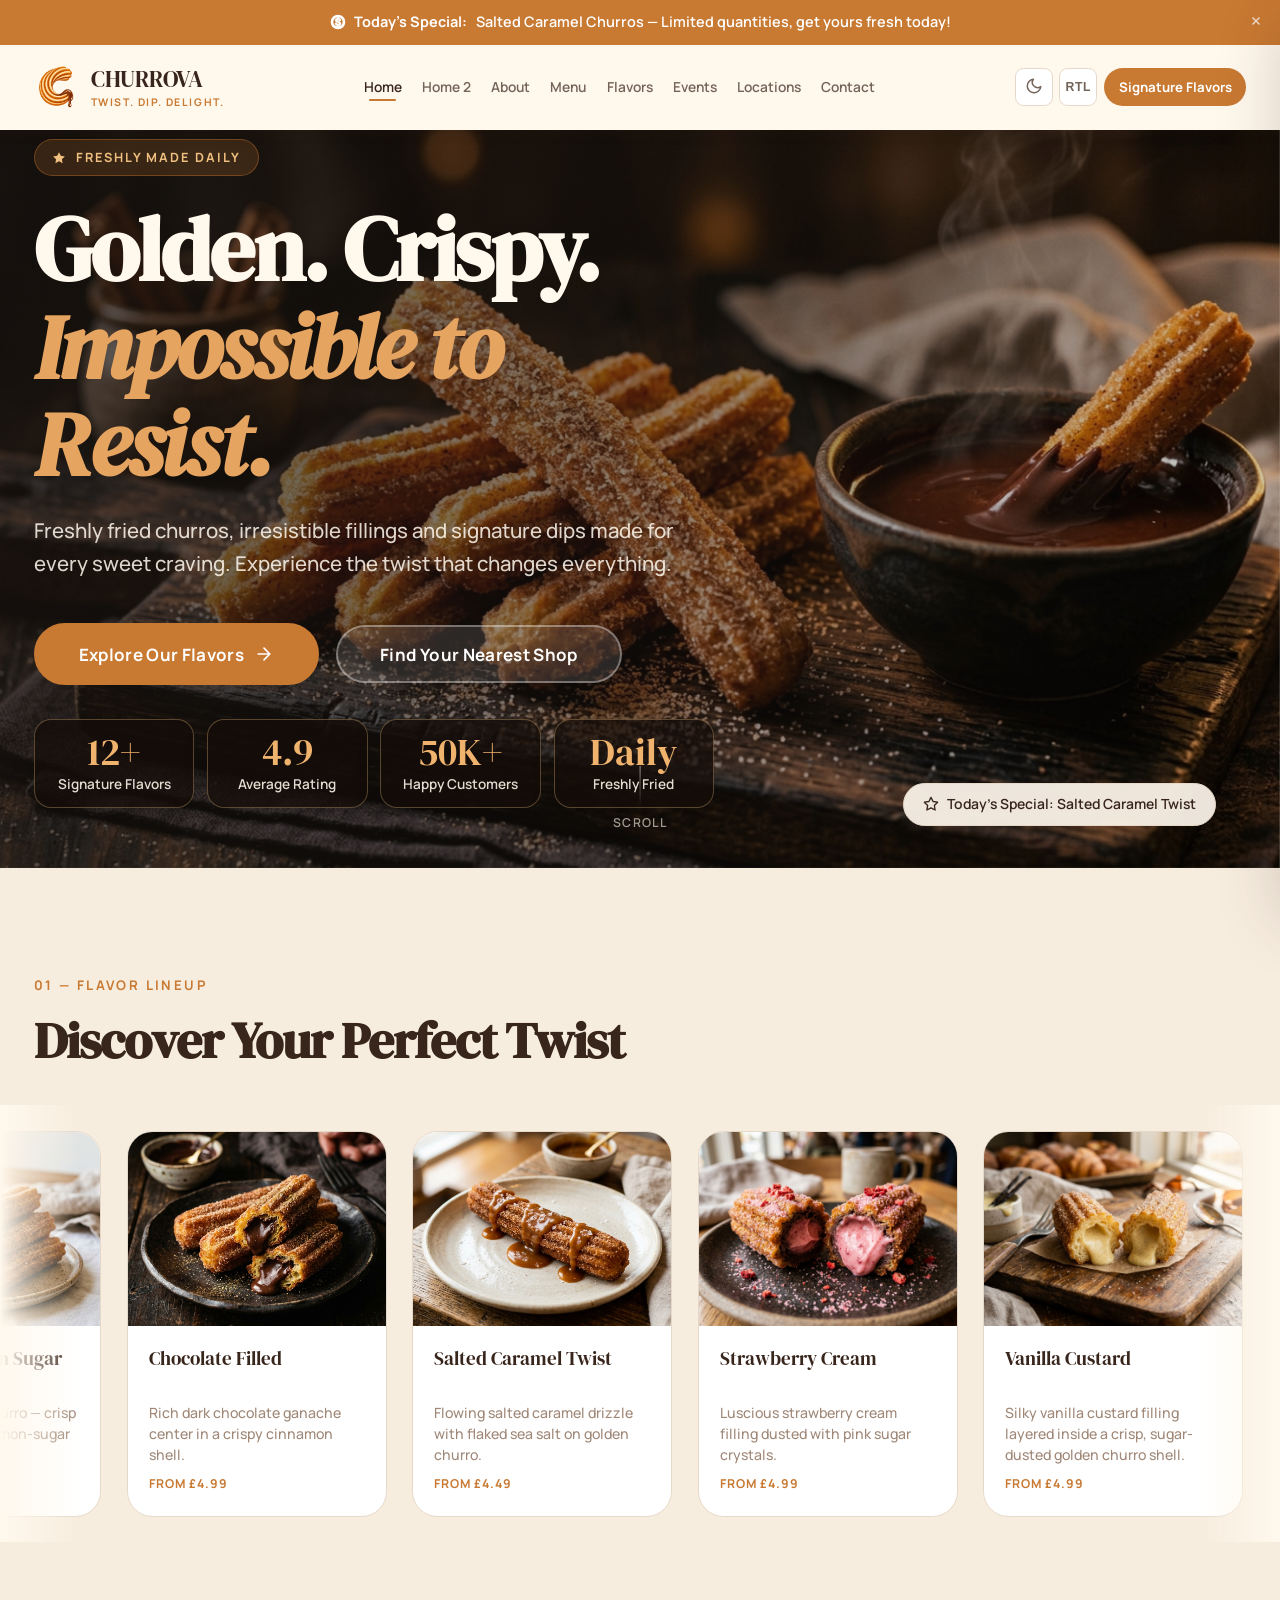
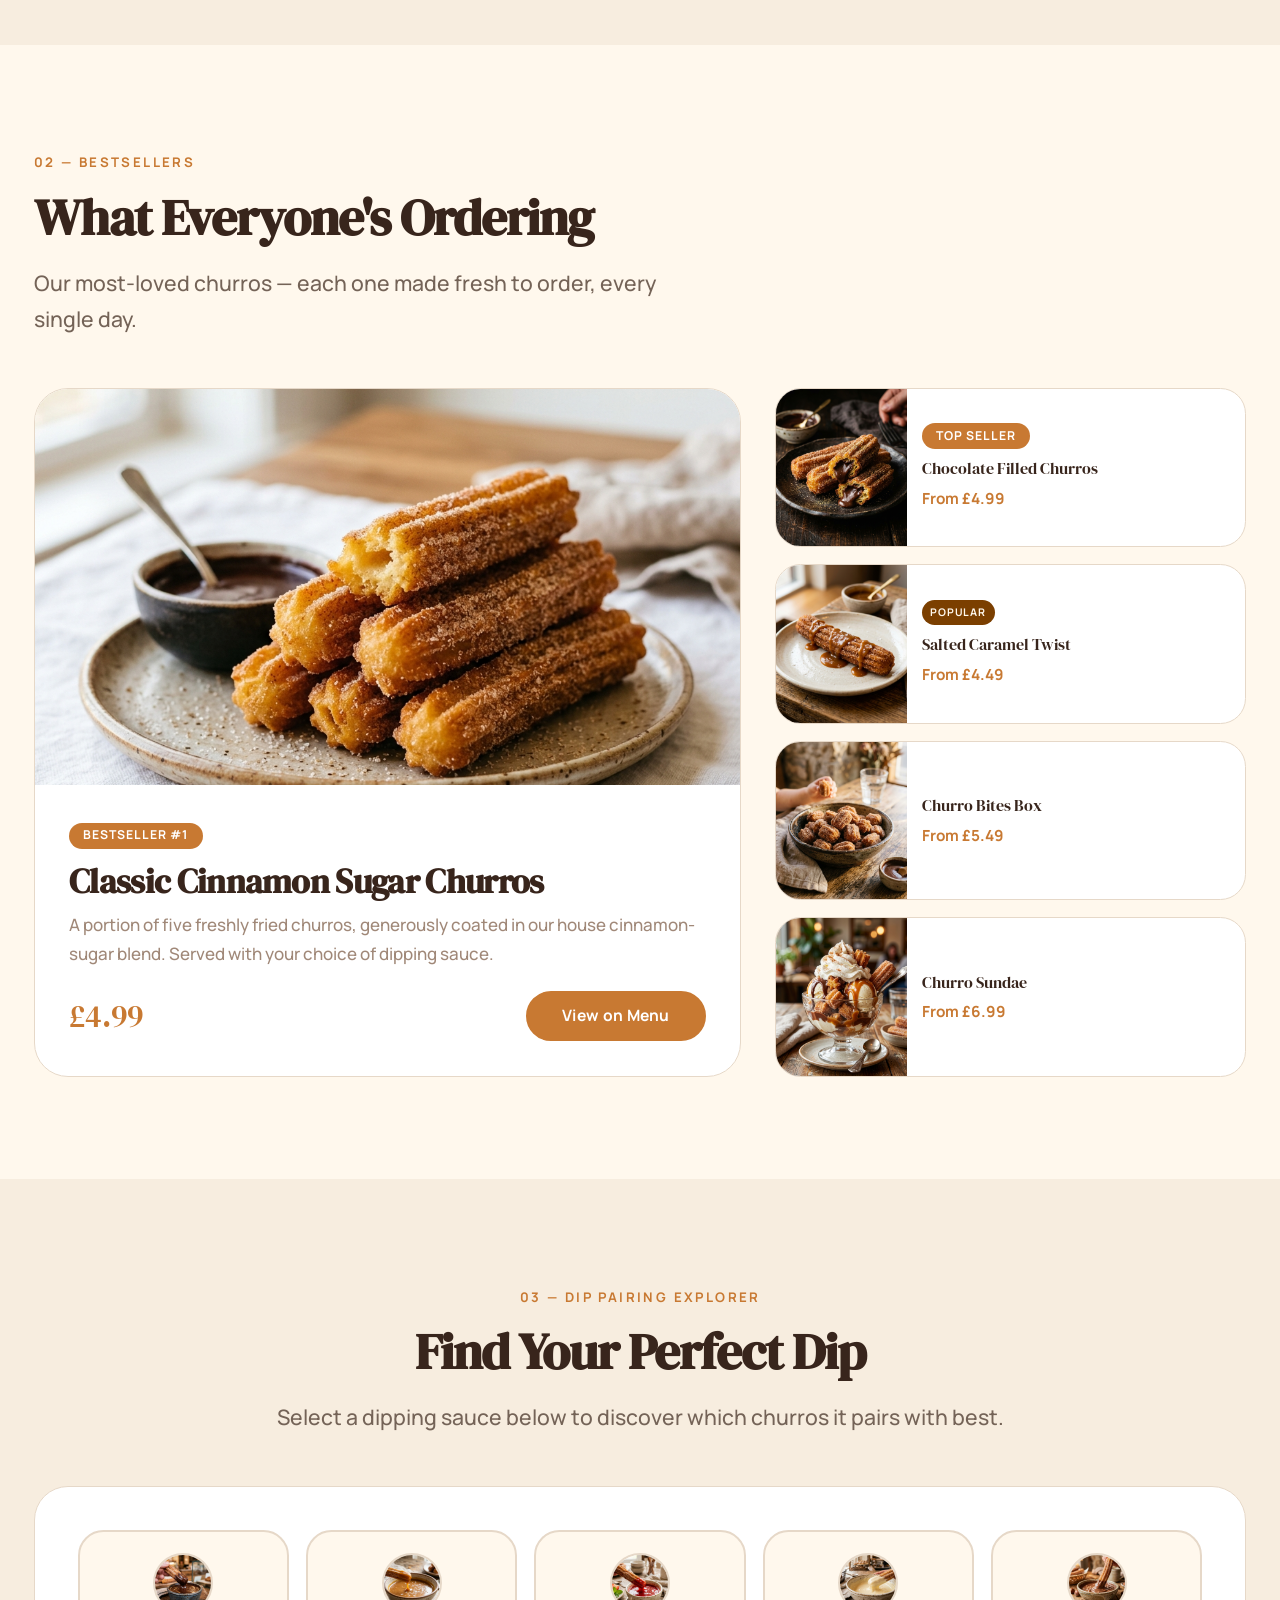
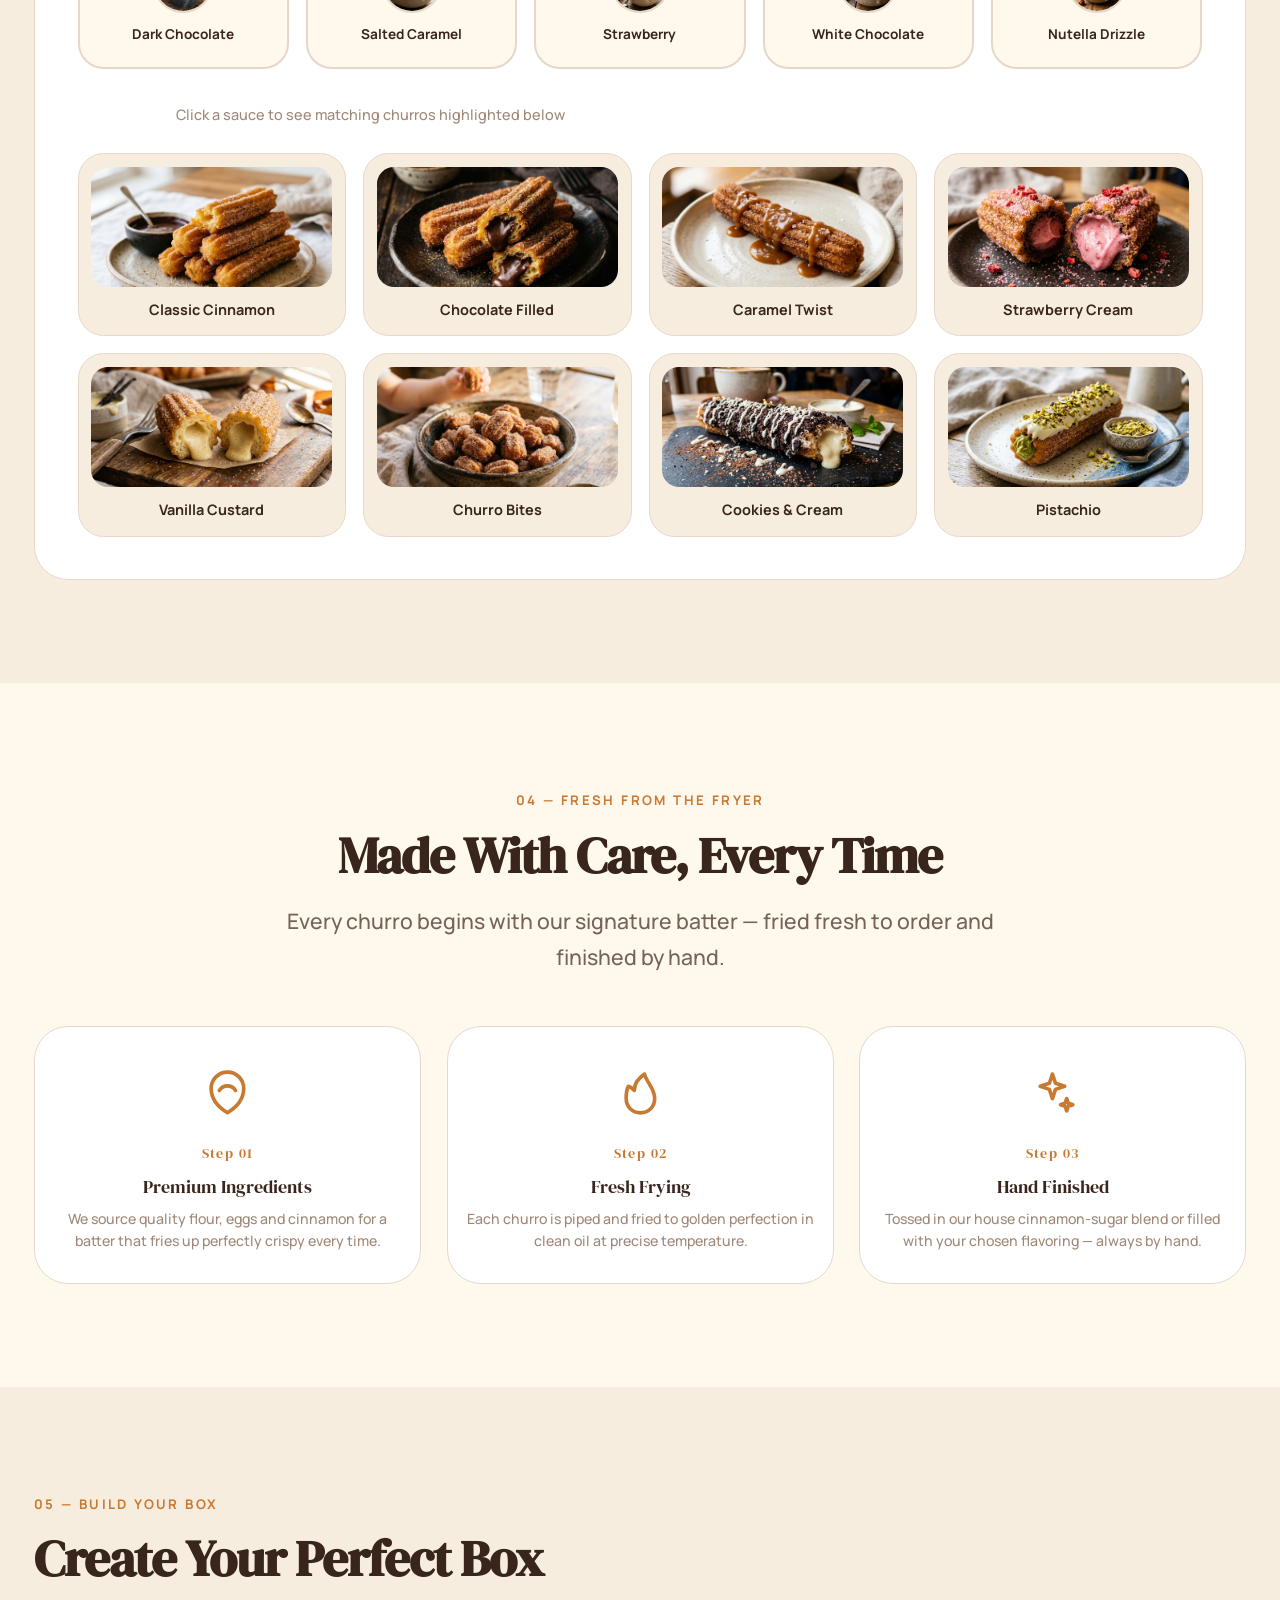
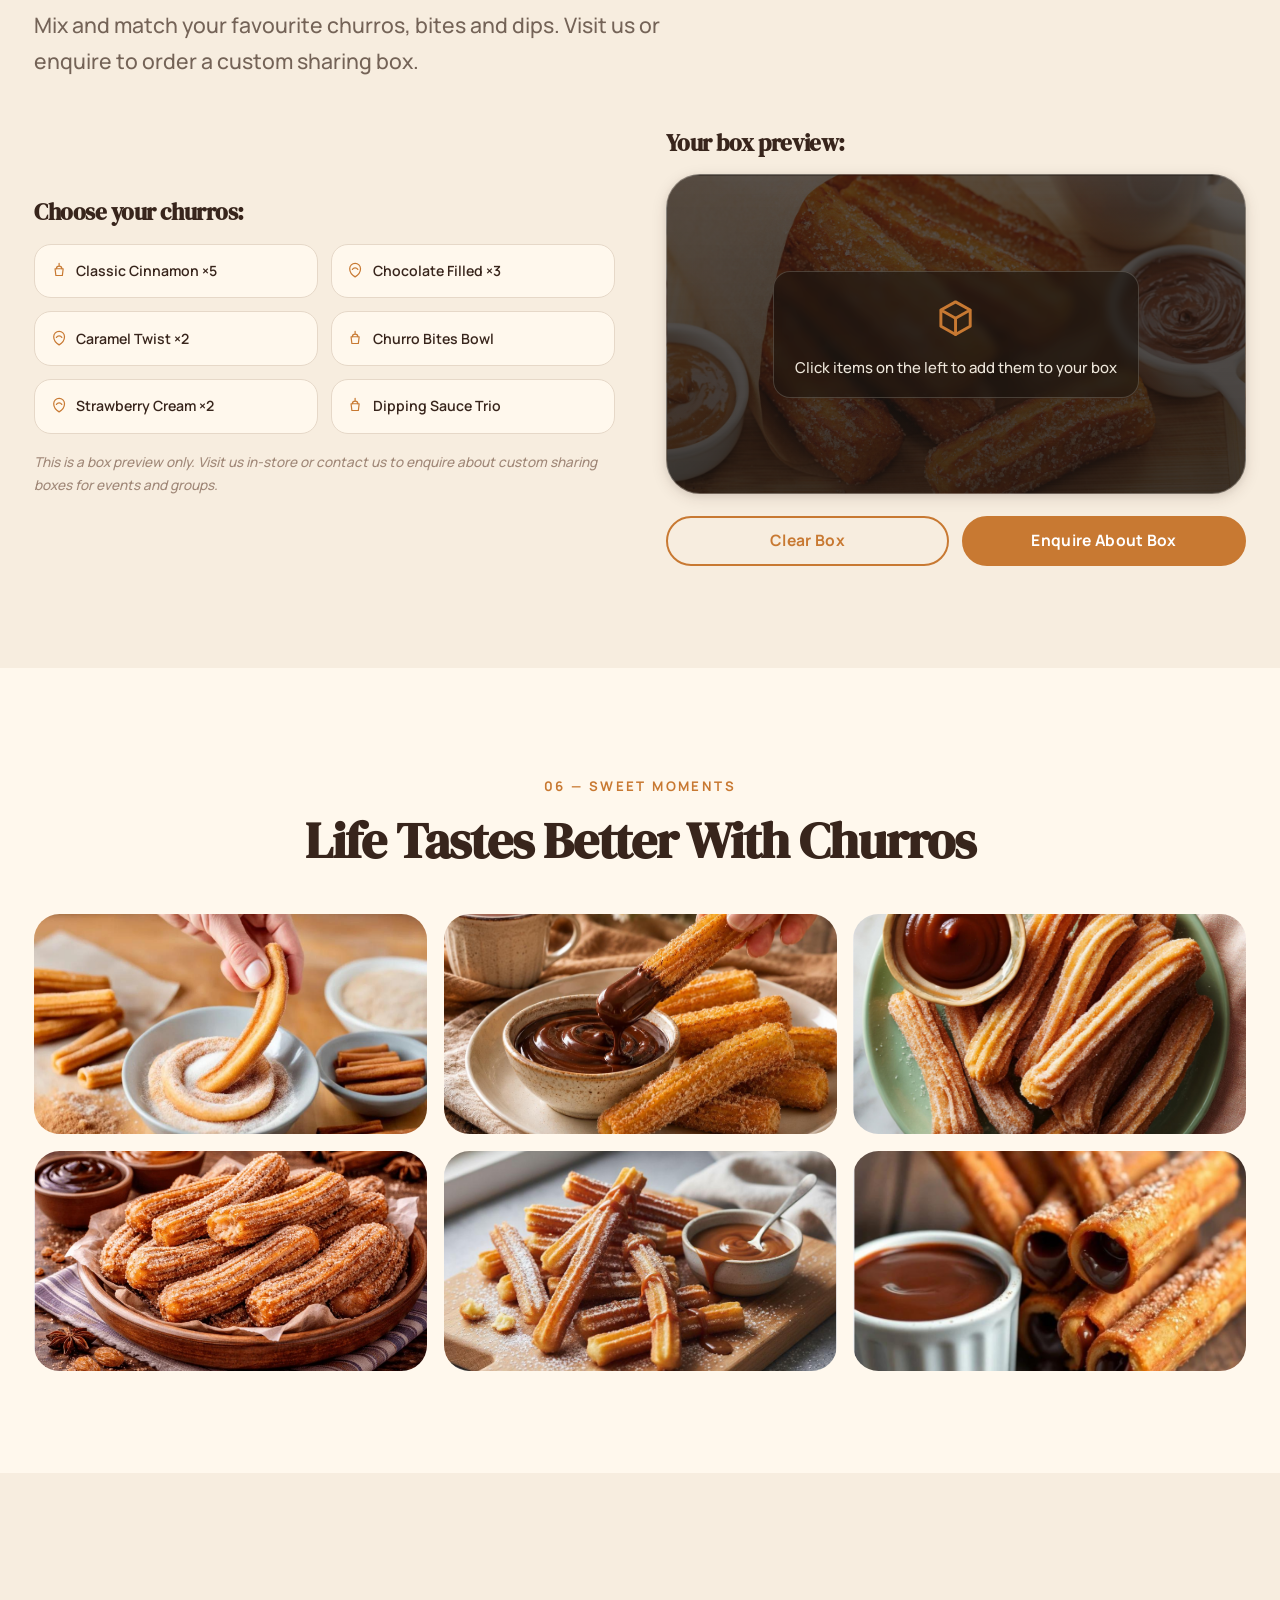
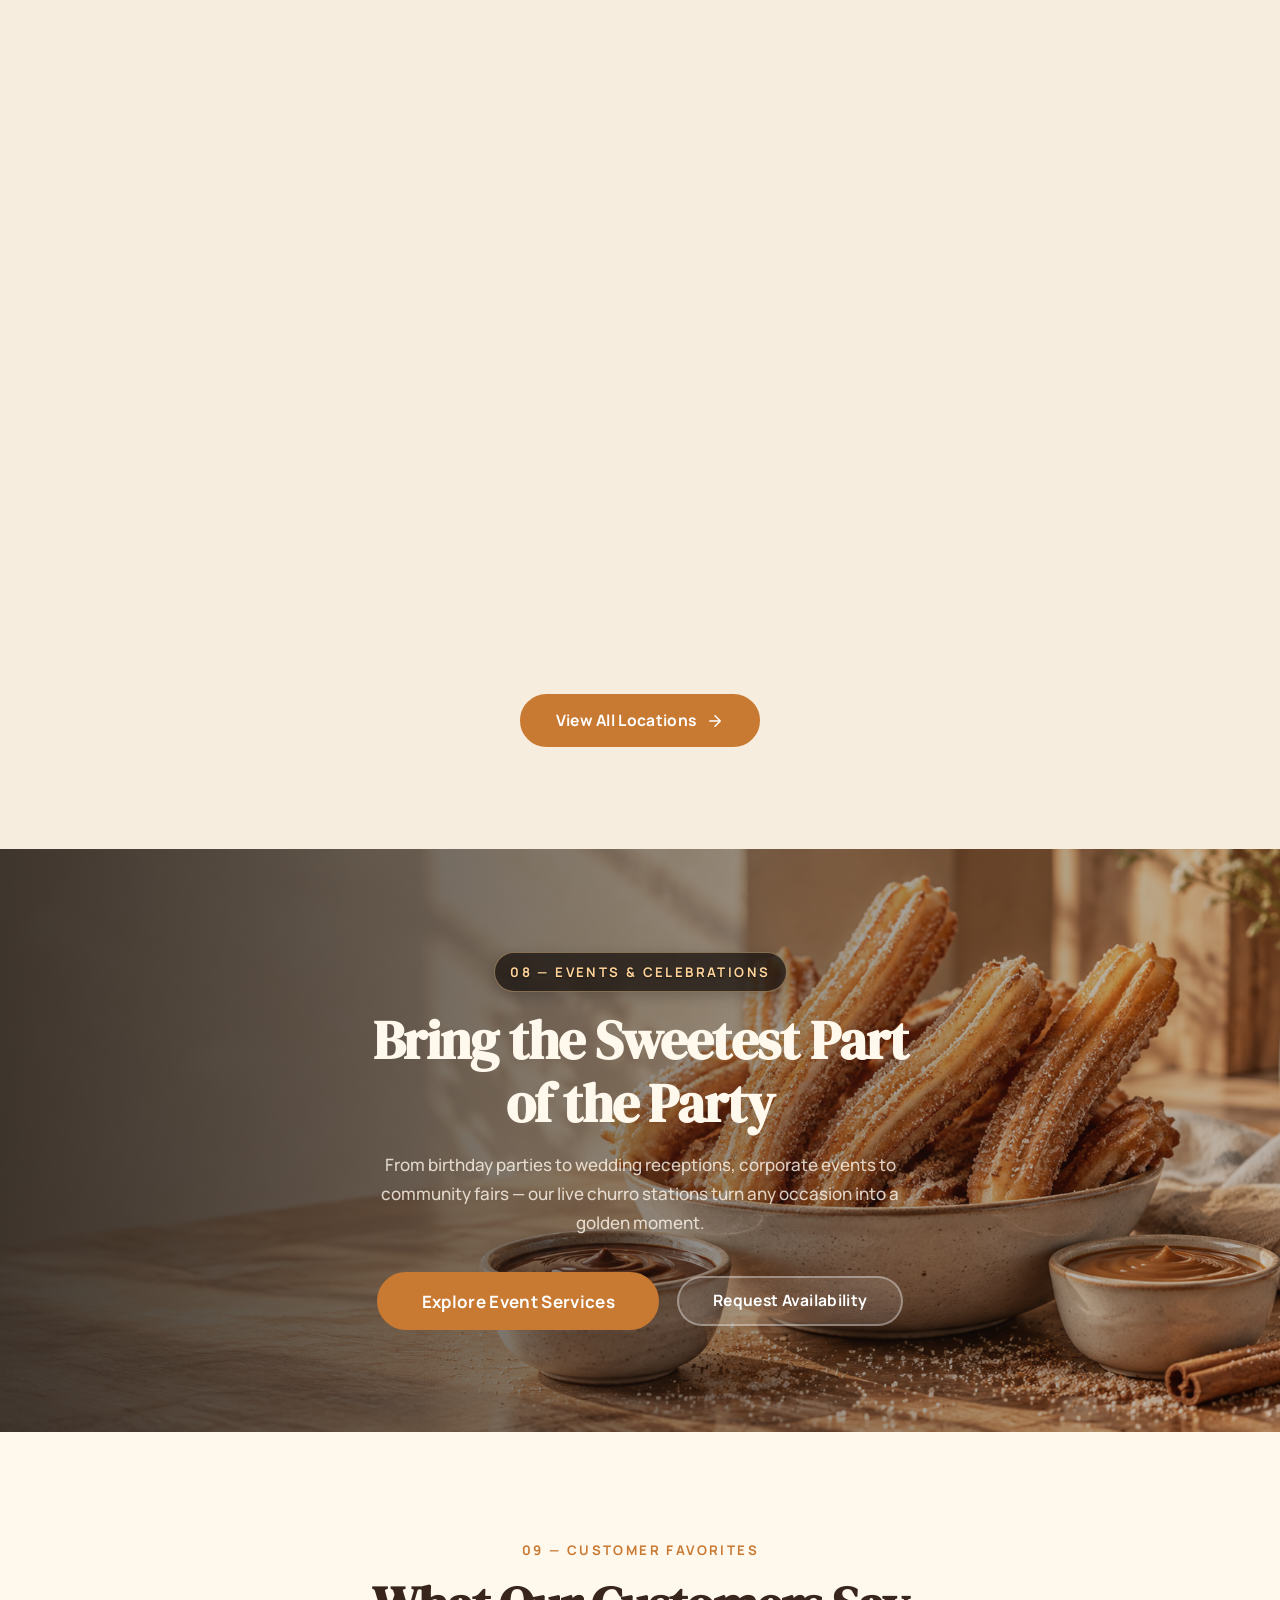
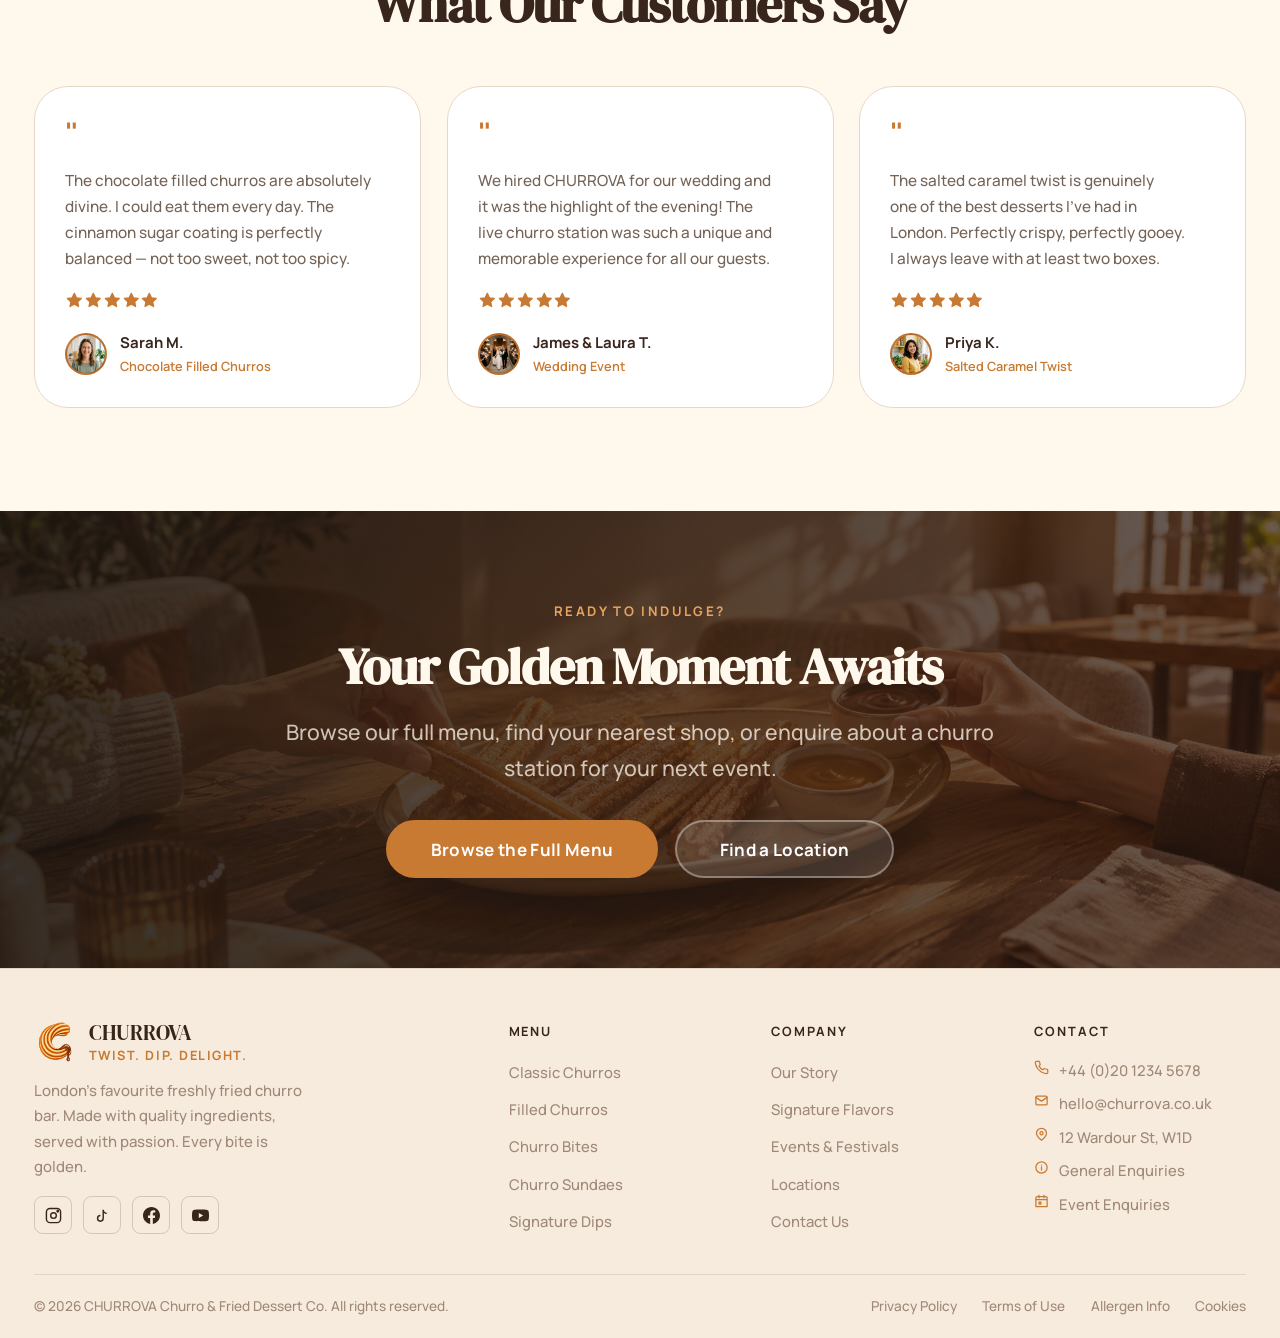
==== commit f4387870: "bug fixed" ====
--- a/index.html
+++ b/index.html
@@ -416,6 +416,50 @@
       gap: 1.5rem;
     }
 
+    .locations-preview-grid {
+      display: grid;
+      grid-template-columns: repeat(3, 1fr);
+      gap: 1.5rem;
+      margin-bottom: 2.5rem;
+    }
+
+    .location-preview-card {
+      display: flex;
+      flex-direction: column;
+    }
+
+    .location-preview-body {
+      display: flex;
+      flex: 1;
+      flex-direction: column;
+    }
+
+    .location-preview-address,
+    .location-preview-hours {
+      height: 3.4em;
+      flex: 0 0 3.4em;
+    }
+
+    .location-preview-body > .btn {
+      align-self: flex-start;
+      margin-top: auto;
+    }
+
+    .location-detail-row {
+      display: flex;
+      align-items: flex-start;
+      gap: 0.55rem;
+      color: var(--text-muted);
+    }
+
+    .location-detail-row svg {
+      width: 16px;
+      height: 16px;
+      margin-top: 0.08rem;
+      flex: 0 0 16px;
+      color: var(--caramel);
+    }
+
     .testimonial-card {
       background: var(--card-bg);
       border: 1px solid var(--border-color);
@@ -442,8 +486,15 @@
       font-size: 0.9rem;
       color: var(--text-body);
       line-height: 1.7;
-      flex: 1;
-      max-width: none;
+      width: min(100%, 40ch);
+      height: 6.8em;
+      flex: 0 0 6.8em;
+      margin-inline: 0 auto;
+      text-wrap: balance;
+      display: -webkit-box;
+      -webkit-box-orient: vertical;
+      -webkit-line-clamp: 4;
+      overflow: hidden;
     }
 
     .testimonial-author {
@@ -497,7 +548,15 @@
       }
 
       .preparation-grid {
-        grid-template-columns: 1fr 1fr;
+        grid-template-columns: repeat(2, minmax(0, 1fr));
+      }
+
+      .preparation-grid > :last-child:nth-child(odd) {
+        grid-column: 1 / -1;
+        width: calc(50% - 0.75rem);
+        max-width: none;
+        box-sizing: border-box;
+        justify-self: center;
       }
 
       .box-builder {
@@ -519,8 +578,18 @@
         aspect-ratio: 4/3;
       }
 
-      .testimonials-grid {
-        grid-template-columns: 1fr 1fr;
+      .testimonials-grid,
+      .locations-preview-grid {
+        grid-template-columns: repeat(2, minmax(0, 1fr));
+      }
+
+      .testimonials-grid > :last-child:nth-child(odd),
+      .locations-preview-grid > :last-child:nth-child(odd) {
+        grid-column: 1 / -1;
+        width: calc(50% - 0.75rem);
+        max-width: none;
+        box-sizing: border-box;
+        justify-self: center;
       }
 
       .stat-row {
@@ -564,6 +633,22 @@
         grid-template-columns: 1fr;
       }
 
+      .locations-preview-grid {
+        grid-template-columns: 1fr;
+      }
+
+      .testimonials-grid > :last-child:nth-child(odd) {
+        grid-column: auto;
+        width: 100%;
+        justify-self: stretch;
+      }
+
+      .locations-preview-grid > :last-child:nth-child(odd) {
+        grid-column: auto !important;
+        width: 100% !important;
+        justify-self: stretch !important;
+      }
+
       .dip-grid {
         grid-template-columns: repeat(2, 1fr);
       }
@@ -574,6 +659,14 @@
 
       .pairing-grid {
         grid-template-columns: repeat(2, minmax(0, 1fr));
+      }
+    }
+
+    @media(max-width:900px) {
+      .testimonial-text {
+        height: 8.5em;
+        flex-basis: 8.5em;
+        -webkit-line-clamp: 5;
       }
     }
   </style>
@@ -611,7 +704,7 @@
         </div>
         <div class="logo-text">
           <span class="brand-name">CHURROVA</span>
-          <span class="brand-sub">Churro &amp; Fried Dessert Co.</span>
+          <span class="brand-sub">Twist. Dip. Delight.</span>
         </div>
       </a>
 
@@ -673,6 +766,7 @@
       <a href="about.html">About</a>
       <a href="menu.html">Menu</a>
       <a href="flavors.html">Flavors</a>
+      <a href="signature-flavors.html">Signature Flavors</a>
       <a href="events.html">Events</a>
       <a href="locations.html">Locations</a>
       <a href="contact.html">Contact</a>
@@ -694,7 +788,8 @@
         <span data-rtl-label>RTL</span>
       </button>
     </div>
-    <div class="drawer-cta">
+    <div class="drawer-cta" style="display:flex;flex-direction:column;gap:0.6rem;">
+      <a href="signature-flavors.html" class="btn btn-secondary" style="width:100%;justify-content:center;">Signature Flavors</a>
       <a href="menu.html" class="btn btn-primary">Explore Our Menu
         <svg viewBox="0 0 24 24" fill="none" stroke="currentColor" stroke-width="2" stroke-linecap="round"
           stroke-linejoin="round">
@@ -1167,51 +1262,48 @@
         <p class="lead reveal delay-1" style="margin:0 auto;">Three welcoming locations, all frying fresh churros daily.
           Find the one nearest you.</p>
       </div>
-      <div class="locations-preview-grid"
-        style="display:grid;grid-template-columns:repeat(auto-fit,minmax(280px,1fr));gap:1.5rem;margin-bottom:2.5rem;">
-        <div class="reveal"
+      <div class="locations-preview-grid">
+        <div class="reveal location-preview-card"
           style="background:var(--card-bg);border:1px solid var(--border-color);border-radius:var(--radius-xl);overflow:hidden;">
           <div style="height:180px;overflow:hidden;background:linear-gradient(135deg,#C87932,#F0C080);">
             <img src="assets/images/hero/hero-locations.jpg" alt="CHURROVA Soho"
               style="width:100%;height:100%;object-fit:cover;">
           </div>
-          <div style="padding:1.5rem;">
+          <div class="location-preview-body" style="padding:1.5rem;">
             <h4 style="margin-bottom:0.5rem;">CHURROVA Soho</h4>
-            <p style="font-size:0.83rem;color:var(--text-muted);margin-bottom:1rem;">12 Wardour Street, London W1D 6QA
-            </p>
-            <div style="font-size:0.8rem;color:var(--text-muted);margin-bottom:1rem;">
-              <strong>Mon–Fri:</strong> 11am–10pm &nbsp;|&nbsp; <strong>Sat–Sun:</strong> 10am–11pm
+            <p class="location-detail-row location-preview-address" style="font-size:0.83rem;margin-bottom:1rem;"><svg viewBox="0 0 24 24" fill="none" stroke="currentColor" stroke-width="2" aria-hidden="true"><path d="M20 10c0 5-8 11-8 11S4 15 4 10a8 8 0 1 1 16 0Z"/><circle cx="12" cy="10" r="2.5"/></svg><span>12 Wardour Street, London W1D 6QA</span></p>
+            <div class="location-detail-row location-preview-hours" style="font-size:0.8rem;margin-bottom:1rem;"><svg viewBox="0 0 24 24" fill="none" stroke="currentColor" stroke-width="2" aria-hidden="true"><circle cx="12" cy="12" r="9"/><path d="M12 7v5l3 2"/></svg><span>
+              <strong>Mon–Fri:</strong> 11am–10pm &nbsp;|&nbsp; <strong>Sat–Sun:</strong> 10am–11pm</span>
             </div>
             <a href="locations.html" class="btn btn-secondary btn-sm">Get Directions</a>
           </div>
         </div>
-        <div class="reveal delay-1"
+        <div class="reveal delay-1 location-preview-card"
           style="background:var(--card-bg);border:1px solid var(--border-color);border-radius:var(--radius-xl);overflow:hidden;">
           <div style="height:180px;overflow:hidden;background:linear-gradient(135deg,#38251C,#C87932);">
             <img src="assets/images/hero/hero-contact.jpg" alt="CHURROVA Camden"
               style="width:100%;height:100%;object-fit:cover;">
           </div>
-          <div style="padding:1.5rem;">
+          <div class="location-preview-body" style="padding:1.5rem;">
             <h4 style="margin-bottom:0.5rem;">CHURROVA Camden</h4>
-            <p style="font-size:0.83rem;color:var(--text-muted);margin-bottom:1rem;">87 Camden High Street, London NW1
-              7JN</p>
-            <div style="font-size:0.8rem;color:var(--text-muted);margin-bottom:1rem;">
-              <strong>Mon–Fri:</strong> 12pm–10pm &nbsp;|&nbsp; <strong>Sat–Sun:</strong> 11am–11pm
+            <p class="location-detail-row location-preview-address" style="font-size:0.83rem;margin-bottom:1rem;"><svg viewBox="0 0 24 24" fill="none" stroke="currentColor" stroke-width="2" aria-hidden="true"><path d="M20 10c0 5-8 11-8 11S4 15 4 10a8 8 0 1 1 16 0Z"/><circle cx="12" cy="10" r="2.5"/></svg><span>87 Camden High Street, London NW1 7JN</span></p>
+            <div class="location-detail-row location-preview-hours" style="font-size:0.8rem;margin-bottom:1rem;"><svg viewBox="0 0 24 24" fill="none" stroke="currentColor" stroke-width="2" aria-hidden="true"><circle cx="12" cy="12" r="9"/><path d="M12 7v5l3 2"/></svg><span>
+              <strong>Mon–Fri:</strong> 12pm–10pm &nbsp;|&nbsp; <strong>Sat–Sun:</strong> 11am–11pm</span>
             </div>
             <a href="locations.html" class="btn btn-secondary btn-sm">Get Directions</a>
           </div>
         </div>
-        <div class="reveal delay-2"
+        <div class="reveal delay-2 location-preview-card"
           style="background:var(--card-bg);border:1px solid var(--border-color);border-radius:var(--radius-xl);overflow:hidden;">
           <div style="height:180px;overflow:hidden;background:linear-gradient(135deg,#5C3220,#C87932);">
             <img src="assets/images/locations/location-1.png" alt="CHURROVA Shoreditch"
               style="width:100%;height:100%;object-fit:cover;object-position:right;">
           </div>
-          <div style="padding:1.5rem;">
+          <div class="location-preview-body" style="padding:1.5rem;">
             <h4 style="margin-bottom:0.5rem;">CHURROVA Shoreditch</h4>
-            <p style="font-size:0.83rem;color:var(--text-muted);margin-bottom:1rem;">34 Brick Lane, London E1 6RF</p>
-            <div style="font-size:0.8rem;color:var(--text-muted);margin-bottom:1rem;">
-              <strong>Mon–Fri:</strong> 12pm–11pm &nbsp;|&nbsp; <strong>Sat–Sun:</strong> 11am–12am
+            <p class="location-detail-row location-preview-address" style="font-size:0.83rem;margin-bottom:1rem;"><svg viewBox="0 0 24 24" fill="none" stroke="currentColor" stroke-width="2" aria-hidden="true"><path d="M20 10c0 5-8 11-8 11S4 15 4 10a8 8 0 1 1 16 0Z"/><circle cx="12" cy="10" r="2.5"/></svg><span>34 Brick Lane, London E1 6RF</span></p>
+            <div class="location-detail-row location-preview-hours" style="font-size:0.8rem;margin-bottom:1rem;"><svg viewBox="0 0 24 24" fill="none" stroke="currentColor" stroke-width="2" aria-hidden="true"><circle cx="12" cy="12" r="9"/><path d="M12 7v5l3 2"/></svg><span>
+              <strong>Mon–Fri:</strong> 12pm–11pm &nbsp;|&nbsp; <strong>Sat–Sun:</strong> 11am–12am</span>
             </div>
             <a href="locations.html" class="btn btn-secondary btn-sm">Get Directions</a>
           </div>
@@ -1364,14 +1456,6 @@
               </svg>
             </a>
           </div>
-          <div class="newsletter-wrap">
-            <div class="newsletter-title">Sweet updates in your inbox</div>
-            <div class="newsletter-sub">New flavors, seasonal specials and event news.</div>
-            <form class="newsletter-form" novalidate>
-              <input type="email" placeholder="Your email address" aria-label="Email for newsletter">
-              <button type="submit">Subscribe</button>
-            </form>
-          </div>
         </div>
         <div>
           <div class="footer-col-title">Menu</div>
@@ -1401,12 +1485,12 @@
         </div>
         <div>
           <div class="footer-col-title">Contact</div>
-          <ul class="footer-links">
-            <li><a href="tel:+442012345678">+44 (0)20 1234 5678</a></li>
-            <li><a href="mailto:hello@churrova.co.uk">hello@churrova.co.uk</a></li>
-            <li><a href="locations.html">12 Wardour St, London W1D</a></li>
-            <li><a href="contact.html">General Enquiries</a></li>
-            <li><a href="events.html">Event Enquiries</a></li>
+          <ul class="footer-links footer-contact-links">
+            <li><a href="tel:+442012345678"><svg viewBox="0 0 24 24" aria-hidden="true"><path d="M22 16.92v3a2 2 0 0 1-2.18 2 19.79 19.79 0 0 1-8.63-3.07 19.5 19.5 0 0 1-6-6A19.79 19.79 0 0 1 2.12 4.18 2 2 0 0 1 4.11 2h3a2 2 0 0 1 2 1.72c.12.9.33 1.78.62 2.63a2 2 0 0 1-.45 2.11L8 9.73a16 16 0 0 0 6 6l1.27-1.27a2 2 0 0 1 2.11-.45c.85.29 1.73.5 2.63.62A2 2 0 0 1 22 16.92Z"/></svg><span>+44 (0)20 1234 5678</span></a></li>
+            <li><a href="mailto:hello@churrova.co.uk"><svg viewBox="0 0 24 24" aria-hidden="true"><rect x="3" y="5" width="18" height="14" rx="2"/><path d="m3 7 9 6 9-6"/></svg><span>hello@churrova.co.uk</span></a></li>
+            <li><a href="locations.html"><svg viewBox="0 0 24 24" aria-hidden="true"><path d="M20 10c0 5-8 11-8 11S4 15 4 10a8 8 0 1 1 16 0Z"/><circle cx="12" cy="10" r="2.5"/></svg><span>12 Wardour St, W1D</span></a></li>
+            <li><a href="contact.html"><svg viewBox="0 0 24 24" aria-hidden="true"><circle cx="12" cy="12" r="9"/><path d="M12 11v5M12 8h.01"/></svg><span>General Enquiries</span></a></li>
+            <li><a href="events.html"><svg viewBox="0 0 24 24" aria-hidden="true"><path d="M8 2v4M16 2v4M3 9h18M5 4h14a2 2 0 0 1 2 2v14H3V6a2 2 0 0 1 2-2Z"/><path d="M8 13h3v3H8z"/></svg><span>Event Enquiries</span></a></li>
           </ul>
         </div>
       </div>
--- a/css/main.css
+++ b/css/main.css
@@ -7,71 +7,77 @@
 
 /* ── Design Tokens ────────────────────────────────────────── */
 :root {
-  --caramel:      #C87932;
+  --caramel: #C87932;
   --caramel-dark: #9E5724;
-  --cream:        #FFF8ED;
-  --cocoa:        #38251C;
-  --sand:         #F0E0CC;
-  --white:        #FFFFFF;
-  --body-text:    #746357;
-  --border:       #E6D8C8;
-  --surface:      #F7EDDF;
-
-  --dk-bg:        #1B1511;
-  --dk-bg2:       #261D17;
-  --dk-card:      #30241D;
-  --dk-border:    #4A382B;
-  --dk-heading:   #FFF8ED;
-  --dk-body:      #D6C6B7;
-  --dk-accent:    #E6A461;
-
-  --bg:           var(--cream);
-  --bg2:          var(--surface);
-  --card-bg:      var(--white);
+  --cream: #FFF8ED;
+  --cocoa: #38251C;
+  --sand: #F0E0CC;
+  --white: #FFFFFF;
+  --body-text: #746357;
+  --border: #E6D8C8;
+  --surface: #F7EDDF;
+
+  --dk-bg: #1B1511;
+  --dk-bg2: #261D17;
+  --dk-card: #30241D;
+  --dk-border: #4A382B;
+  --dk-heading: #FFF8ED;
+  --dk-body: #D6C6B7;
+  --dk-accent: #E6A461;
+
+  --bg: var(--cream);
+  --bg2: var(--surface);
+  --card-bg: var(--white);
   --text-heading: var(--cocoa);
-  --text-body:    var(--body-text);
-  --text-muted:   #A08878;
+  --text-body: var(--body-text);
+  --text-muted: #A08878;
   --border-color: var(--border);
-  --accent:       var(--caramel);
+  --accent: var(--caramel);
   --accent-hover: var(--caramel-dark);
 
   --font-display: 'DM Serif Display', Georgia, serif;
-  --font-body:    'Manrope', system-ui, sans-serif;
-
-  --section-py:   clamp(4rem, 8vw, 7rem);
+  --font-body: 'Manrope', system-ui, sans-serif;
+
+  --section-py: clamp(4rem, 8vw, 7rem);
   --container-px: clamp(1.25rem, 5vw, 2rem);
 
-  --transition:      0.28s cubic-bezier(0.4, 0, 0.2, 1);
+  --transition: 0.28s cubic-bezier(0.4, 0, 0.2, 1);
   --transition-fast: 0.18s ease;
 
-  --shadow-sm:  0 1px 3px rgba(56,37,28,.08), 0 1px 2px rgba(56,37,28,.06);
-  --shadow-md:  0 4px 16px rgba(56,37,28,.12), 0 2px 6px rgba(56,37,28,.08);
-  --shadow-lg:  0 8px 32px rgba(56,37,28,.16), 0 4px 12px rgba(56,37,28,.1);
-  --shadow-xl:  0 20px 60px rgba(56,37,28,.2);
-
-  --radius-sm:   0.5rem;
-  --radius-md:   1rem;
-  --radius-lg:   1.5rem;
-  --radius-xl:   2rem;
+  --shadow-sm: 0 1px 3px rgba(56, 37, 28, .08), 0 1px 2px rgba(56, 37, 28, .06);
+  --shadow-md: 0 4px 16px rgba(56, 37, 28, .12), 0 2px 6px rgba(56, 37, 28, .08);
+  --shadow-lg: 0 8px 32px rgba(56, 37, 28, .16), 0 4px 12px rgba(56, 37, 28, .1);
+  --shadow-xl: 0 20px 60px rgba(56, 37, 28, .2);
+
+  --radius-sm: 0.5rem;
+  --radius-md: 1rem;
+  --radius-lg: 1.5rem;
+  --radius-xl: 2rem;
   --radius-pill: 999px;
 }
 
 [data-theme="dark"] {
-  --bg:           var(--dk-bg);
-  --bg2:          var(--dk-bg2);
-  --card-bg:      var(--dk-card);
+  --bg: var(--dk-bg);
+  --bg2: var(--dk-bg2);
+  --card-bg: var(--dk-card);
   --text-heading: var(--dk-heading);
-  --text-body:    var(--dk-body);
-  --text-muted:   #9A8070;
+  --text-body: var(--dk-body);
+  --text-muted: #9A8070;
   --border-color: var(--dk-border);
-  --accent:       var(--dk-accent);
+  --accent: var(--dk-accent);
   --accent-hover: #C87932;
-  --shadow-sm:  0 1px 3px rgba(0,0,0,.3);
-  --shadow-md:  0 4px 16px rgba(0,0,0,.4);
-  --shadow-lg:  0 8px 32px rgba(0,0,0,.5);
-}
-
-*,*::before,*::after { box-sizing: border-box; margin: 0; padding: 0; }
+  --shadow-sm: 0 1px 3px rgba(0, 0, 0, .3);
+  --shadow-md: 0 4px 16px rgba(0, 0, 0, .4);
+  --shadow-lg: 0 8px 32px rgba(0, 0, 0, .5);
+}
+
+*,
+*::before,
+*::after {
+  box-sizing: border-box;
+  margin: 0;
+  padding: 0;
+}
 
 html {
   scroll-behavior: smooth;
@@ -81,8 +87,16 @@
 }
 
 @media (prefers-reduced-motion: reduce) {
-  html { scroll-behavior: auto; }
-  *,*::before,*::after { animation-duration: 0.01ms !important; transition-duration: 0.01ms !important; }
+  html {
+    scroll-behavior: auto;
+  }
+
+  *,
+  *::before,
+  *::after {
+    animation-duration: 0.01ms !important;
+    transition-duration: 0.01ms !important;
+  }
 }
 
 body {
@@ -96,22 +110,54 @@
   overflow-x: hidden;
 }
 
-img { max-width: 100%; height: auto; display: block; }
-a { color: inherit; text-decoration: none; }
-ul { list-style: none; }
-
-h1,h2,h3,h4,h5,h6 {
+img {
+  max-width: 100%;
+  height: auto;
+  display: block;
+}
+
+a {
+  color: inherit;
+  text-decoration: none;
+}
+
+ul {
+  list-style: none;
+}
+
+h1,
+h2,
+h3,
+h4,
+h5,
+h6 {
   font-family: var(--font-display);
   color: var(--text-heading);
   line-height: 1.2;
   letter-spacing: -0.02em;
 }
-h1 { font-size: clamp(2.4rem, 6vw, 5rem); }
-h2 { font-size: clamp(1.8rem, 4vw, 3.2rem); }
-h3 { font-size: clamp(1.35rem, 3vw, 2rem); }
-h4 { font-size: clamp(1.1rem, 2vw, 1.35rem); }
-
-p { max-width: 65ch; color: var(--text-body); font-weight: 500; }
+
+h1 {
+  font-size: clamp(2.4rem, 6vw, 5rem);
+}
+
+h2 {
+  font-size: clamp(1.8rem, 4vw, 3.2rem);
+}
+
+h3 {
+  font-size: clamp(1.35rem, 3vw, 2rem);
+}
+
+h4 {
+  font-size: clamp(1.1rem, 2vw, 1.35rem);
+}
+
+p {
+  max-width: 65ch;
+  color: var(--text-body);
+  font-weight: 500;
+}
 
 .lead {
   font-size: clamp(1.05rem, 2vw, 1.25rem);
@@ -132,45 +178,91 @@
   grid-template-columns: repeat(12, minmax(0, 1fr));
   gap: 1.5rem;
 }
-.row.g-3 { gap: 1rem; }
-.row.g-4 { gap: 1.5rem; }
-.row.g-5 { gap: 3rem; }
-.col-6 { grid-column: span 6; }
-.text-center { text-align: center; }
+
+.row.g-3 {
+  gap: 1rem;
+}
+
+.row.g-4 {
+  gap: 1.5rem;
+}
+
+.row.g-5 {
+  gap: 3rem;
+}
+
+.col-6 {
+  grid-column: span 6;
+}
+
+.text-center {
+  text-align: center;
+}
 
 @media (min-width: 576px) {
-  .col-sm-6 { grid-column: span 6; }
+  .col-sm-6 {
+    grid-column: span 6;
+  }
 }
 
 @media (min-width: 768px) {
-  .col-md-3 { grid-column: span 3; }
-  .col-md-4 { grid-column: span 4; }
+  .col-md-3 {
+    grid-column: span 3;
+  }
+
+  .col-md-4 {
+    grid-column: span 4;
+  }
 }
 
 /* Large desktop columns must remain full-width until their 1024px breakpoint. */
 @media (min-width: 768px) and (max-width: 1023px) {
-  .row > [class*="col-lg-"] {
+  .row>[class*="col-lg-"] {
     grid-column: 1 / -1;
     min-width: 0;
   }
 }
 
 @media (min-width: 1024px) {
-  .col-lg-4 { grid-column: span 4; }
-  .col-lg-5 { grid-column: span 5; }
-  .col-lg-6 { grid-column: span 6; }
-  .col-lg-7 { grid-column: span 7; }
-  .col-lg-8 { grid-column: span 8; }
-  .order-lg-1 { order: 1; }
-  .order-lg-2 { order: 2; }
-
-  .row.align-items-center { align-items: stretch; }
-  .row.align-items-center > [class*="col-"] {
+  .col-lg-4 {
+    grid-column: span 4;
+  }
+
+  .col-lg-5 {
+    grid-column: span 5;
+  }
+
+  .col-lg-6 {
+    grid-column: span 6;
+  }
+
+  .col-lg-7 {
+    grid-column: span 7;
+  }
+
+  .col-lg-8 {
+    grid-column: span 8;
+  }
+
+  .order-lg-1 {
+    order: 1;
+  }
+
+  .order-lg-2 {
+    order: 2;
+  }
+
+  .row.align-items-center {
+    align-items: stretch;
+  }
+
+  .row.align-items-center>[class*="col-"] {
     display: flex;
     flex-direction: column;
     justify-content: center;
   }
-  .row.align-items-center > [class*="col-"] > div:has(> img:only-child) {
+
+  .row.align-items-center>[class*="col-"]>div:has(> img:only-child) {
     height: 100%;
     min-height: 420px;
     aspect-ratio: auto !important;
@@ -178,8 +270,13 @@
 }
 
 @media (max-width: 767px) {
-  .row { grid-template-columns: minmax(0, 1fr); }
-  .row > [class*="col-"] { grid-column: 1 / -1; }
+  .row {
+    grid-template-columns: minmax(0, 1fr);
+  }
+
+  .row>[class*="col-"] {
+    grid-column: 1 / -1;
+  }
 }
 
 .section-py {
@@ -215,12 +312,24 @@
   height: 100%;
 }
 
-.section-title { margin-bottom: 1rem; }
-.section-intro { max-width: 52ch; margin-bottom: 3rem; }
-
-.text-center { text-align: center; }
+.section-title {
+  margin-bottom: 1rem;
+}
+
+.section-intro {
+  max-width: 52ch;
+  margin-bottom: 3rem;
+}
+
+.text-center {
+  text-align: center;
+}
+
 .text-center .section-intro,
-.text-center p { margin-left: auto; margin-right: auto; }
+.text-center p {
+  margin-left: auto;
+  margin-right: auto;
+}
 
 /* ═══════════════════════════════════════════════════════════ */
 /* ANIMATION ENGINE: BANNERS, SECTIONS & MICRO-INTERACTIONS    */
@@ -232,6 +341,7 @@
     opacity: 0;
     transform: translateY(28px);
   }
+
   100% {
     opacity: 1;
     transform: translateY(0);
@@ -243,6 +353,7 @@
     opacity: 0;
     transform: translateY(-14px) scale(0.95);
   }
+
   100% {
     opacity: 1;
     transform: translateY(0) scale(1);
@@ -254,6 +365,7 @@
     opacity: 0;
     transform: translateY(32px);
   }
+
   100% {
     opacity: 1;
     transform: translateY(0);
@@ -265,6 +377,7 @@
     opacity: 0;
     transform: translateY(22px);
   }
+
   100% {
     opacity: 1;
     transform: translateY(0);
@@ -276,6 +389,7 @@
     opacity: 0;
     transform: translateY(18px);
   }
+
   100% {
     opacity: 1;
     transform: translateY(0);
@@ -286,6 +400,7 @@
   0% {
     transform: scale(1.08);
   }
+
   100% {
     transform: scale(1);
   }
@@ -296,6 +411,7 @@
     opacity: 0;
     transform: scale(0.93) translateY(24px);
   }
+
   100% {
     opacity: 1;
     transform: scale(1) translateY(0);
@@ -303,10 +419,13 @@
 }
 
 @keyframes ambientGlow {
-  0%, 100% {
+
+  0%,
+  100% {
     opacity: 0.4;
     transform: scale(1);
   }
+
   50% {
     opacity: 0.75;
     transform: scale(1.05);
@@ -314,13 +433,27 @@
 }
 
 @keyframes floatSoft {
-  0%, 100% { transform: translateY(0); }
-  50% { transform: translateY(-5px); }
+
+  0%,
+  100% {
+    transform: translateY(0);
+  }
+
+  50% {
+    transform: translateY(-5px);
+  }
 }
 
 @keyframes pulsePill {
-  0%, 100% { transform: scale(1); }
-  50% { transform: scale(1.03); }
+
+  0%,
+  100% {
+    transform: scale(1);
+  }
+
+  50% {
+    transform: scale(1.03);
+  }
 }
 
 /* ── Banner Entrance Animations ──────────────────────────── */
@@ -401,7 +534,7 @@
   opacity: 0;
   transform: translateY(32px);
   transition: opacity 0.75s cubic-bezier(0.16, 1, 0.3, 1),
-              transform 0.75s cubic-bezier(0.16, 1, 0.3, 1);
+    transform 0.75s cubic-bezier(0.16, 1, 0.3, 1);
   will-change: opacity, transform;
 }
 
@@ -415,9 +548,10 @@
   opacity: 0;
   transform: translateX(-40px);
   transition: opacity 0.75s cubic-bezier(0.16, 1, 0.3, 1),
-              transform 0.75s cubic-bezier(0.16, 1, 0.3, 1);
+    transform 0.75s cubic-bezier(0.16, 1, 0.3, 1);
   will-change: opacity, transform;
 }
+
 .reveal-left.visible {
   opacity: 1;
   transform: translateX(0);
@@ -427,9 +561,10 @@
   opacity: 0;
   transform: translateX(40px);
   transition: opacity 0.75s cubic-bezier(0.16, 1, 0.3, 1),
-              transform 0.75s cubic-bezier(0.16, 1, 0.3, 1);
+    transform 0.75s cubic-bezier(0.16, 1, 0.3, 1);
   will-change: opacity, transform;
 }
+
 .reveal-right.visible {
   opacity: 1;
   transform: translateX(0);
@@ -439,9 +574,10 @@
   opacity: 0;
   transform: scale(0.92);
   transition: opacity 0.75s cubic-bezier(0.16, 1, 0.3, 1),
-              transform 0.75s cubic-bezier(0.16, 1, 0.3, 1);
+    transform 0.75s cubic-bezier(0.16, 1, 0.3, 1);
   will-change: opacity, transform;
 }
+
 .reveal-scale.visible {
   opacity: 1;
   transform: scale(1);
@@ -451,23 +587,47 @@
   opacity: 0;
   transform: translateY(20px) scale(0.94);
   transition: opacity 0.7s cubic-bezier(0.34, 1.56, 0.64, 1),
-              transform 0.7s cubic-bezier(0.34, 1.56, 0.64, 1);
+    transform 0.7s cubic-bezier(0.34, 1.56, 0.64, 1);
   will-change: opacity, transform;
 }
+
 .reveal-pop.visible {
   opacity: 1;
   transform: translateY(0) scale(1);
 }
 
 /* Stagger Delays */
-.delay-1 { transition-delay: 0.08s !important; }
-.delay-2 { transition-delay: 0.16s !important; }
-.delay-3 { transition-delay: 0.24s !important; }
-.delay-4 { transition-delay: 0.32s !important; }
-.delay-5 { transition-delay: 0.40s !important; }
-.delay-6 { transition-delay: 0.48s !important; }
-.delay-7 { transition-delay: 0.56s !important; }
-.delay-8 { transition-delay: 0.64s !important; }
+.delay-1 {
+  transition-delay: 0.08s !important;
+}
+
+.delay-2 {
+  transition-delay: 0.16s !important;
+}
+
+.delay-3 {
+  transition-delay: 0.24s !important;
+}
+
+.delay-4 {
+  transition-delay: 0.32s !important;
+}
+
+.delay-5 {
+  transition-delay: 0.40s !important;
+}
+
+.delay-6 {
+  transition-delay: 0.48s !important;
+}
+
+.delay-7 {
+  transition-delay: 0.56s !important;
+}
+
+.delay-8 {
+  transition-delay: 0.64s !important;
+}
 
 /* ── Section & Card Micro-Interactions ────────────────────── */
 .section-label {
@@ -496,9 +656,9 @@
 .filled-card,
 .booking-step {
   transition: transform 0.35s cubic-bezier(0.16, 1, 0.3, 1),
-              box-shadow 0.35s ease,
-              border-color 0.35s ease,
-              opacity 0.75s cubic-bezier(0.16, 1, 0.3, 1);
+    box-shadow 0.35s ease,
+    border-color 0.35s ease,
+    opacity 0.75s cubic-bezier(0.16, 1, 0.3, 1);
 }
 
 .menu-card:hover,
@@ -518,9 +678,10 @@
 /* Step Circle Pulse */
 .step-circle {
   transition: transform 0.35s cubic-bezier(0.16, 1, 0.3, 1),
-              background 0.35s ease,
-              box-shadow 0.35s ease;
-}
+    background 0.35s ease,
+    box-shadow 0.35s ease;
+}
+
 .booking-step:hover .step-circle {
   transform: scale(1.12);
   box-shadow: 0 4px 14px rgba(200, 121, 50, 0.35);
@@ -528,11 +689,15 @@
 
 /* Reduced Motion Mode */
 @media (prefers-reduced-motion: reduce) {
-  *, ::before, ::after {
+
+  *,
+  ::before,
+  ::after {
     animation-duration: 0.001ms !important;
     animation-iteration-count: 1 !important;
     transition-duration: 0.001ms !important;
   }
+
   .reveal,
   .reveal-up,
   .reveal-left,
@@ -546,15 +711,30 @@
 }
 
 /* Backgrounds */
-.bg-cream   { background-color: var(--bg); }
-.bg-surface { background-color: var(--bg2); }
-.bg-card    { background-color: var(--card-bg); }
-.bg-caramel { background-color: var(--caramel); }
-.bg-cocoa   { background-color: var(--cocoa); }
+.bg-cream {
+  background-color: var(--bg);
+}
+
+.bg-surface {
+  background-color: var(--bg2);
+}
+
+.bg-card {
+  background-color: var(--card-bg);
+}
+
+.bg-caramel {
+  background-color: var(--caramel);
+}
+
+.bg-cocoa {
+  background-color: var(--cocoa);
+}
 
 /* Divider */
 .divider {
-  width: 3rem; height: 3px;
+  width: 3rem;
+  height: 3px;
   background: var(--accent);
   border-radius: var(--radius-pill);
   display: inline-block;
@@ -563,12 +743,16 @@
 
 /* Badge */
 .badge-caramel {
-  display: inline-flex; align-items: center; gap: 0.4rem;
-  background: rgba(200,121,50,.12);
+  display: inline-flex;
+  align-items: center;
+  gap: 0.4rem;
+  background: rgba(200, 121, 50, .12);
   color: var(--accent);
-  border: 1px solid rgba(200,121,50,.25);
-  font-size: 0.75rem; font-weight: 700;
-  letter-spacing: 0.1em; text-transform: uppercase;
+  border: 1px solid rgba(200, 121, 50, .25);
+  font-size: 0.75rem;
+  font-weight: 700;
+  letter-spacing: 0.1em;
+  text-transform: uppercase;
   min-height: 26px;
   padding: 0.3rem 0.85rem;
   border-radius: var(--radius-pill);
@@ -581,9 +765,12 @@
 .badge-new {
   display: inline-flex;
   align-items: center;
-  background: var(--caramel); color: var(--white);
-  font-size: 0.72rem; font-weight: 700;
-  letter-spacing: 0.08em; text-transform: uppercase;
+  background: var(--caramel);
+  color: var(--white);
+  font-size: 0.72rem;
+  font-weight: 700;
+  letter-spacing: 0.08em;
+  text-transform: uppercase;
   min-height: 26px;
   padding: 0.3rem 0.85rem;
   border-radius: var(--radius-pill);
@@ -593,22 +780,28 @@
   align-self: flex-start;
 }
 
-.stars { color: var(--caramel); font-size: 0.85rem; }
+.stars {
+  color: var(--caramel);
+  font-size: 0.85rem;
+}
 
 .flavor-tag {
-  display: inline-flex; align-items: center; gap: 0.5rem;
-  background: rgba(255,248,237,.92);
+  display: inline-flex;
+  align-items: center;
+  gap: 0.5rem;
+  background: rgba(255, 248, 237, .92);
   backdrop-filter: blur(8px);
   border: 1px solid var(--border);
   border-radius: var(--radius-pill);
   padding: 0.5rem 1.1rem;
-  font-size: 0.82rem; font-weight: 600;
+  font-size: 0.82rem;
+  font-weight: 600;
   color: var(--cocoa);
   box-shadow: var(--shadow-md);
 }
 
 [data-theme="dark"] .flavor-tag {
-  background: rgba(30,20,14,.85);
+  background: rgba(30, 20, 14, .85);
   border-color: var(--dk-border);
   color: var(--dk-heading);
 }
@@ -617,45 +810,117 @@
 #fresh-strip {
   background: var(--caramel);
   color: var(--white);
-  font-size: 0.85rem; font-weight: 600;
+  font-size: 0.85rem;
+  font-weight: 600;
   padding: 0.6rem 0;
   text-align: center;
   position: fixed;
-  top: 0; left: 0; right: 0;
+  top: 0;
+  left: 0;
+  right: 0;
   z-index: 1001;
 }
+
 #fresh-strip .strip-inner {
-  display: flex; align-items: center;
+  display: flex;
+  align-items: center;
   justify-content: center;
   gap: 0.5rem;
   padding-left: 2.75rem;
   padding-right: 2.75rem;
 }
+
 #fresh-strip .strip-close {
-  position: absolute; right: 1rem;
-  top: 50%; transform: translateY(-50%);
-  background: none; border: none;
-  color: var(--white); cursor: pointer;
-  font-size: 1.1rem; opacity: .75;
+  position: absolute;
+  right: 1rem;
+  top: 50%;
+  transform: translateY(-50%);
+  background: none;
+  border: none;
+  color: var(--white);
+  cursor: pointer;
+  font-size: 1.1rem;
+  opacity: .75;
   transition: opacity var(--transition-fast);
 }
-#fresh-strip .strip-close:hover { opacity: 1; }
+
+#fresh-strip .strip-close:hover {
+  opacity: 1;
+}
 
 body:has(#fresh-strip) {
   padding-top: var(--fresh-strip-height, 0px);
 }
 
-::-webkit-scrollbar { width: 6px; height: 6px; }
-::-webkit-scrollbar-track { background: var(--bg2); }
-::-webkit-scrollbar-thumb { background: var(--border-color); border-radius: 3px; }
-::-webkit-scrollbar-thumb:hover { background: var(--accent); }
-
-:focus-visible { outline: 2px solid var(--accent); outline-offset: 3px; border-radius: 3px; }
-::selection { background: rgba(200,121,50,.25); color: var(--text-heading); }
-
-
-/* Keep incomplete card rows visually balanced at responsive widths. */
+::-webkit-scrollbar {
+  width: 6px;
+  height: 6px;
+}
+
+::-webkit-scrollbar-track {
+  background: var(--bg2);
+}
+
+::-webkit-scrollbar-thumb {
+  background: var(--border-color);
+  border-radius: 3px;
+}
+
+::-webkit-scrollbar-thumb:hover {
+  background: var(--accent);
+}
+
+:focus-visible {
+  outline: 2px solid var(--accent);
+  outline-offset: 3px;
+  border-radius: 3px;
+}
+
+::selection {
+  background: rgba(200, 121, 50, .25);
+  color: var(--text-heading);
+}
+
+
+/* ============================================================
+   iPad Pro 1024x1366 & Tablet Responsive Grid Alignment:
+   - 4-card sections: Align two by two (2x2)
+   - 3-card sections: First 2 in row 1, 3rd centered with identical size
+   ============================================================ */
 @media (max-width: 1024px) and (min-width: 601px) {
+  /* 4-card sections: Align two by two */
+  .stat-row,
+  .event-types-grid,
+  .filled-grid,
+  .builder-grid.guest-count-grid {
+    grid-template-columns: repeat(2, minmax(0, 1fr)) !important;
+  }
+
+  .anatomy-grid > .col-md-3,
+  .anatomy-grid > .col-6,
+  .event-stat-grid > .col-md-3 {
+    grid-column: span 6 !important;
+  }
+
+  /* 3-card sections: 2 equal columns */
+  .preparation-grid,
+  .testimonials-grid,
+  .locations-preview-grid,
+  .mood-grid,
+  .sharing-tier,
+  .packages-grid,
+  .booking-steps,
+  .location-grid,
+  .signature-grid {
+    grid-template-columns: repeat(2, minmax(0, 1fr)) !important;
+  }
+
+  .team-grid > .col-md-4,
+  .contact-options-grid > .col-md-4 {
+    grid-column: span 6 !important;
+  }
+
+  /* 3-card sections: 3rd (last) card centered without changing card size */
   .preparation-grid > :last-child:nth-child(odd),
   .testimonials-grid > :last-child:nth-child(odd),
   .packages-grid > :last-child:nth-child(odd),
@@ -663,24 +928,28 @@
   .locations-preview-grid > :last-child:nth-child(odd),
   .sharing-tier > :last-child:nth-child(odd),
   .booking-steps > :last-child:nth-child(odd),
-  .mood-grid > :last-child:nth-child(odd) {
-    grid-column: 1 / -1;
-    width: calc(50% - 0.75rem);
-    max-width: none;
-    box-sizing: border-box;
-    justify-self: center;
+  .signature-grid > :last-child:nth-child(odd),
+  .mood-grid > :last-child:nth-child(odd),
+  .team-grid > :last-child:nth-child(odd),
+  .contact-options-grid > :last-child:nth-child(odd) {
+    grid-column: 1 / -1 !important;
+    width: calc(50% - 0.75rem) !important;
+    max-width: none !important;
+    box-sizing: border-box !important;
+    justify-self: center !important;
   }
 }
 
 @media (max-width: 600px) {
-  .preparation-grid > :last-child:nth-child(odd),
-  .dip-grid > :last-child:nth-child(odd),
-  .mood-grid > :last-child:nth-child(odd),
-  .booking-steps > :last-child:nth-child(odd),
-  .builder-grid > :last-child:nth-child(odd),
-  .finder-options > :last-child:nth-child(odd) {
+
+  .preparation-grid> :last-child:nth-child(odd),
+  .dip-grid> :last-child:nth-child(odd),
+  .mood-grid> :last-child:nth-child(odd),
+  .booking-steps> :last-child:nth-child(odd),
+  .builder-grid> :last-child:nth-child(odd),
+  .finder-options> :last-child:nth-child(odd) {
     grid-column: 1 / -1;
     width: min(100%, 18rem);
     justify-self: center;
   }
-}
+}
--- a/css/header.css
+++ b/css/header.css
@@ -4,11 +4,12 @@
 
 /* ── Site Header ─────────────────────────────────────────── */
 .site-header {
+  --site-header-block-padding: 1.2rem;
   position: fixed;
   top: var(--fresh-strip-height, 0px); left: 0; right: 0;
   z-index: 1000;
   transition: background var(--transition), box-shadow var(--transition), padding var(--transition);
-  padding: 1.2rem 0;
+  padding: var(--site-header-block-padding) 0;
   background: #FFF8ED;
   box-shadow: 0 2px 14px rgba(56, 37, 28, 0.12);
 }
@@ -16,7 +17,7 @@
 .site-header.scrolled {
   background: #FFF8ED;
   box-shadow: var(--shadow-md);
-  padding: 0.7rem 0;
+  padding: var(--site-header-block-padding) 0;
 }
 
 [data-theme="dark"] .site-header,
@@ -67,7 +68,14 @@
 [data-theme="dark"] .theme-logo-light { display: none; }
 [data-theme="dark"] .theme-logo-dark { display: block; }
 
-.logo-text { line-height: 1; }
+.logo-text {
+  display: flex;
+  flex-direction: column;
+  align-items: flex-start;
+  justify-content: center;
+  width: max-content;
+  line-height: 1;
+}
 .logo-text .brand-name {
   font-family: var(--font-display);
   font-size: 1.35rem;
@@ -83,6 +91,10 @@
   text-transform: uppercase;
   color: var(--caramel);
   display: block;
+  margin-top: 0.35rem;
+  align-self: flex-start;
+  white-space: nowrap;
+  line-height: 1;
 }
 
 /* Nav */
@@ -275,9 +287,16 @@
 .drawer-header {
   display: flex;
   align-items: center;
-  justify-content: space-between;
+  justify-content: flex-end;
   padding: 1.25rem 1.5rem;
   border-bottom: 1px solid var(--border-color);
+}
+
+/* The persistent site header already carries the brand. Keep the responsive
+   navigation drawer focused on navigation and controls. */
+.drawer-header > .site-logo,
+.drawer-header > .brand-name {
+  display: none;
 }
 
 .drawer-close {
@@ -332,3 +351,21 @@
   width: 100%;
   justify-content: center;
 }
+
+/* Intermediate desktop/laptop viewports: compact spacing for full 9-link nav */
+@media (min-width: 1025px) and (max-width: 1340px) {
+  .nav-list {
+    gap: 0.15rem;
+  }
+  .nav-list a {
+    font-size: 0.81rem;
+    padding: 0.38rem 0.52rem;
+  }
+  .header-actions {
+    gap: 0.4rem;
+  }
+  .btn-header-cta {
+    padding: 0.45rem 0.85rem;
+    font-size: 0.78rem;
+  }
+}
--- a/css/editorial.css
+++ b/css/editorial.css
@@ -4,12 +4,14 @@
 
 /* ── Hero Base ────────────────────────────────────────────── */
 :root {
-  --home-hero-height: 100svh;
+  --home-hero-height: clamp(720px, 82svh, 900px);
+  --home-header-offset: 85px;
 }
 
 .hero {
   position: relative;
   min-height: var(--home-hero-height);
+  margin-top: var(--home-header-offset);
   display: flex;
   align-items: center;
   overflow: hidden;
@@ -52,8 +54,8 @@
 .hero-content {
   position: relative;
   z-index: 2;
-  padding-top: 7rem;
-  padding-bottom: 4rem;
+  padding-top: 4rem;
+  padding-bottom: 7rem;
 }
 
 /* Hero Text */
@@ -149,12 +151,13 @@
 /* ── Split Hero (Home 2) ────────────────────────────────── */
 .hero-split {
   min-height: var(--home-hero-height);
+  margin-top: var(--home-header-offset);
   display: grid;
   grid-template-columns: 1fr 1fr;
   overflow: hidden;
 }
 
-@media (min-width: 1024px) {
+@media (min-width: 1025px) {
   .hero,
   .hero-split {
     height: var(--home-hero-height);
@@ -299,15 +302,25 @@
 .anatomy-card p {
   line-height: 1.55;
   height: 3.72rem;
+  width: min(100%, 34ch);
+  margin-inline: auto !important;
+  text-wrap: balance;
   display: -webkit-box;
   -webkit-box-orient: vertical;
   -webkit-line-clamp: 3;
   overflow: hidden;
 }
 
+@media (min-width: 769px) and (max-width: 1100px) {
+  .anatomy-card p {
+    height: 2.48rem;
+    -webkit-line-clamp: 2;
+  }
+}
+
 .team-grid > [class*="col-"] > div > div:last-child {
   display: grid;
-  grid-template-rows: 2.4rem 1.8rem 4rem;
+  grid-template-rows: 2.4rem 1.8rem 5.25rem;
   align-content: start;
 }
 
@@ -326,11 +339,10 @@
 }
 
 .team-grid .team-description {
-  height: 4rem;
-  display: -webkit-box;
-  -webkit-box-orient: vertical;
-  -webkit-line-clamp: 3;
-  overflow: hidden;
+  width: min(100%, 34ch);
+  height: 5.25rem;
+  text-wrap: balance;
+  overflow: visible;
 }
 
 @media (min-width: 992px) {
--- a/css/menu.css
+++ b/css/menu.css
@@ -3,6 +3,10 @@
    ============================================================ */
 
 /* ── Menu Header ─────────────────────────────────────────── */
+#menu-page-title {
+  margin-bottom: 1.5rem;
+}
+
 .menu-controls {
   background: var(--card-bg);
   border: 1px solid var(--border-color);
@@ -277,6 +281,12 @@
   overflow: hidden;
 }
 
+.sundaes-grid .menu-card-desc {
+  width: min(100%, 42ch);
+  margin-inline: auto;
+  text-wrap: balance;
+}
+
 /* The wider two-column dip cards use a compact, equal two-line copy row. */
 .dips-grid .menu-card-desc {
   height: 2.6rem;
--- a/css/forms.css
+++ b/css/forms.css
@@ -319,6 +319,28 @@
 }
 .faq-icon svg { width: 14px; height: 14px; color: var(--text-body); }
 
+.store-detail-row {
+  display: flex;
+  align-items: flex-start;
+  gap: 0.5rem;
+}
+
+.store-detail-row svg {
+  width: 15px;
+  height: 15px;
+  margin-top: 0.08rem;
+  flex: 0 0 15px;
+  fill: none;
+  stroke: var(--caramel);
+  stroke-width: 2;
+  stroke-linecap: round;
+  stroke-linejoin: round;
+}
+
+#contact-cards-title {
+  margin-bottom: 1.5rem;
+}
+
 .faq-item.open .faq-icon {
   background: var(--caramel);
   transform: rotate(45deg);
--- a/css/footer.css
+++ b/css/footer.css
@@ -137,6 +137,24 @@
 .footer-links a:hover {
   color: var(--cream);
   padding-left: 4px;
+}
+
+.footer-contact-links a {
+  display: flex;
+  align-items: flex-start;
+  gap: 0.55rem;
+}
+
+.footer-contact-links svg {
+  width: 15px;
+  height: 15px;
+  margin-top: 0.12rem;
+  flex: 0 0 15px;
+  fill: none;
+  stroke: var(--caramel);
+  stroke-width: 2;
+  stroke-linecap: round;
+  stroke-linejoin: round;
 }
 
 /* Opening hours */
--- a/css/tablet.css
+++ b/css/tablet.css
@@ -3,48 +3,87 @@
    ============================================================ */
 
 @media (max-width: 1024px) {
-  :root { --section-py: clamp(3rem, 6vw, 5rem); }
+  :root {
+    --section-py: clamp(3rem, 6vw, 5rem);
+  }
 
   /* Header - on tablet & iPad Mini (768x1024 & 1024x768), keep menu inside icon like mobile */
-  .main-nav { display: none !important; }
-  .mobile-toggle { display: flex !important; }
-  .btn-header-cta { display: none; }
-  .header-actions > .icon-btn { display: none; }
-  .header-inner { grid-template-columns: 1fr auto; }
+  .main-nav {
+    display: none !important;
+  }
+
+  .mobile-toggle {
+    display: flex !important;
+  }
+
+  .btn-header-cta {
+    display: none;
+  }
+
+  .header-actions>.icon-btn {
+    display: none;
+  }
+
+  .header-inner {
+    grid-template-columns: 1fr auto;
+  }
 
   /* Footer */
-  .footer-grid { grid-template-columns: 1fr 1fr; gap: 2rem; }
-  .footer-brand { grid-column: auto; }
+  .footer-grid {
+    grid-template-columns: 1fr 1fr;
+    gap: 2rem;
+  }
+
+  .footer-brand {
+    grid-column: auto;
+  }
 
   /* Hero split */
-  .hero-split { grid-template-columns: 1fr; min-height: auto; }
-  .hero-split-text::after { display: none; }
-  .hero-split-image { min-height: 400px; }
-  .hero-split-text { padding: 5rem 2rem 3rem; }
+  .hero-split {
+    grid-template-columns: 1fr;
+    grid-template-rows: minmax(0, calc(var(--home-hero-height) - 400px)) 400px;
+    height: var(--home-hero-height);
+    min-height: var(--home-hero-height);
+  }
+
+  .hero-split-text::after {
+    display: none;
+  }
+
+  .hero-split-image {
+    min-height: 400px;
+  }
+
+  .hero-split-text {
+    padding: 5rem 2rem 3rem;
+  }
 
   /* Menu */
   .menu-card-featured {
     grid-column: span 1;
     grid-template-columns: 1fr;
   }
-  .menu-card-featured .menu-card-img { min-height: 220px; }
+
+  .menu-card-featured .menu-card-img {
+    min-height: 220px;
+  }
 
   /* About page: keep anatomy statistics readable in a balanced 2x2 grid. */
-  .anatomy-grid > .col-md-3 {
+  .anatomy-grid>.col-md-3 {
     grid-column: span 6;
   }
 
   /* Events page: present the four key statistics as two balanced rows. */
-  .event-stat-grid > .col-md-3 {
+  .event-stat-grid>.col-md-3 {
     grid-column: span 6;
   }
 
   /* Contact page: two cards followed by one equal-width centered card. */
-  .contact-options-grid > .col-md-4 {
-    grid-column: span 6;
-  }
-
-  .contact-options-grid > :last-child:nth-child(odd) {
+  .contact-options-grid>.col-md-4 {
+    grid-column: span 6;
+  }
+
+  .contact-options-grid> :last-child:nth-child(odd) {
     grid-column: 1 / -1;
     width: calc(50% - 0.75rem);
     max-width: none;
@@ -52,46 +91,111 @@
     justify-self: center;
   }
 
-  /* About page: stack detailed people and quality content for tablet readability. */
-  .team-grid > .col-md-4,
+  /* About page: team leadership - two cards followed by one equal-width centered card. */
+  .team-grid > .col-md-4 {
+    grid-column: span 6;
+  }
+
+  .team-grid > :last-child:nth-child(odd) {
+    grid-column: 1 / -1;
+    width: calc(50% - 0.75rem);
+    max-width: none;
+    box-sizing: border-box;
+    justify-self: center;
+  }
+
   .quality-grid > .col-sm-6 {
-    grid-column: 1 / -1;
-    min-width: 0;
+    grid-column: span 6;
+  }
+
+  .quality-grid > .col-sm-6 > div > span:last-child {
+    white-space: nowrap;
+  }
+}
+
+@media (max-width: 900px) {
+  :root {
+    --home-hero-height: 925px;
   }
 }
 
 @media (max-width: 1024px) and (min-width: 768px) {
-  .menu-grid { grid-template-columns: repeat(2, minmax(0, 1fr)); }
-  .menu-grid > :last-child:nth-child(odd) {
+  .quality-promise-layout > .quality-promise-copy {
+    grid-column: 1 / -1;
+  }
+
+  .quality-promise-layout > .quality-guarantee {
+    grid-column: 1 / -1;
+    margin-top: 1rem;
+  }
+
+  .quality-promise-layout > .quality-guarantee > div {
+    width: min(100%, 32rem);
+  }
+
+  .menu-grid {
+    grid-template-columns: repeat(2, minmax(0, 1fr));
+  }
+
+  .menu-grid> :last-child:nth-child(odd) {
     grid-column: 1 / -1;
     width: calc((100% - 1.75rem) / 2);
     max-width: none;
     box-sizing: border-box;
     justify-self: center;
   }
-  .form-row { grid-template-columns: 1fr 1fr; }
+
+  .form-row {
+    grid-template-columns: 1fr 1fr;
+  }
 }
 
 /* Laptop and Desktop (1025px and up): Show full horizontal navigation */
 @media (min-width: 1025px) {
-  .mobile-toggle { display: none !important; }
-  .main-nav { display: flex !important; }
-  .header-inner { grid-template-columns: auto 1fr auto; }
+  .mobile-toggle {
+    display: none !important;
+  }
+
+  .main-nav {
+    display: flex !important;
+  }
+
+  .header-inner {
+    grid-template-columns: auto 1fr auto;
+  }
 }
 
 @media (max-width: 767px) {
-  .main-nav { display: none; }
-  .mobile-toggle { display: flex; }
-  .header-inner { grid-template-columns: 1fr auto; }
+  .main-nav {
+    display: none;
+  }
+
+  .mobile-toggle {
+    display: flex;
+  }
+
+  .header-inner {
+    grid-template-columns: 1fr auto;
+  }
 
   /* Theme and direction controls live in the drawer on small screens. */
-  .header-actions > .icon-btn { display: none; }
-
-  .footer-grid { grid-template-columns: 1fr; gap: 2rem; }
-
-  .form-row { grid-template-columns: 1fr; }
-
-  .menu-grid { grid-template-columns: repeat(auto-fit, minmax(260px, 1fr)); }
+  .header-actions>.icon-btn {
+    display: none;
+  }
+
+  .footer-grid {
+    grid-template-columns: 1fr;
+    gap: 2rem;
+  }
+
+  .form-row {
+    grid-template-columns: 1fr;
+  }
+
+  .menu-grid {
+    grid-template-columns: repeat(auto-fit, minmax(260px, 1fr));
+  }
+
   .menu-card-featured {
     grid-column: span 1;
     grid-template-columns: 1fr;
--- a/css/mobile.css
+++ b/css/mobile.css
@@ -10,6 +10,8 @@
   :root {
     --section-py: clamp(2.5rem, 8vw, 4rem);
     --container-px: 1.1rem;
+    --home-hero-height: 862px;
+    --home-header-offset: 64px;
   }
 
   /* Typography scale down */
@@ -27,11 +29,12 @@
 
   /* Hero */
   .hero {
-    min-height: 92vh;
+    min-height: var(--home-hero-height);
   }
 
   .hero-content {
-    padding-top: 5.5rem;
+    padding-top: 2.5rem;
+    padding-bottom: 5.5rem;
   }
 
   .hero-title {
@@ -60,6 +63,9 @@
   /* Hero split */
   .hero-split {
     grid-template-columns: 1fr;
+    grid-template-rows: minmax(0, calc(var(--home-hero-height) - 280px)) 280px;
+    height: var(--home-hero-height);
+    min-height: var(--home-hero-height);
   }
 
   .hero-split-image {
@@ -231,7 +237,8 @@
   }
 
   .site-header {
-    padding: 0.8rem 0;
+    --site-header-block-padding: 0.8rem;
+    padding: var(--site-header-block-padding) 0;
     background: #FFF8ED;
     box-shadow: 0 4px 18px rgba(62, 36, 18, 0.12);
   }
@@ -263,7 +270,7 @@
 
   .logo-text .brand-sub {
     display: block;
-    margin-top: 0.2rem;
+    margin-top: 0.35rem;
     font-size: 0.5rem;
     letter-spacing: 0.1em;
   }
@@ -429,6 +436,13 @@
     grid-template-columns: minmax(0, 1fr) !important;
   }
 
+  body .team-grid > .col-md-4:last-child:nth-child(odd) {
+    grid-column: auto !important;
+    width: 100% !important;
+    max-width: none !important;
+    justify-self: stretch !important;
+  }
+
   .menu-card-featured,
   .gallery-item,
   .gallery-item.wide,
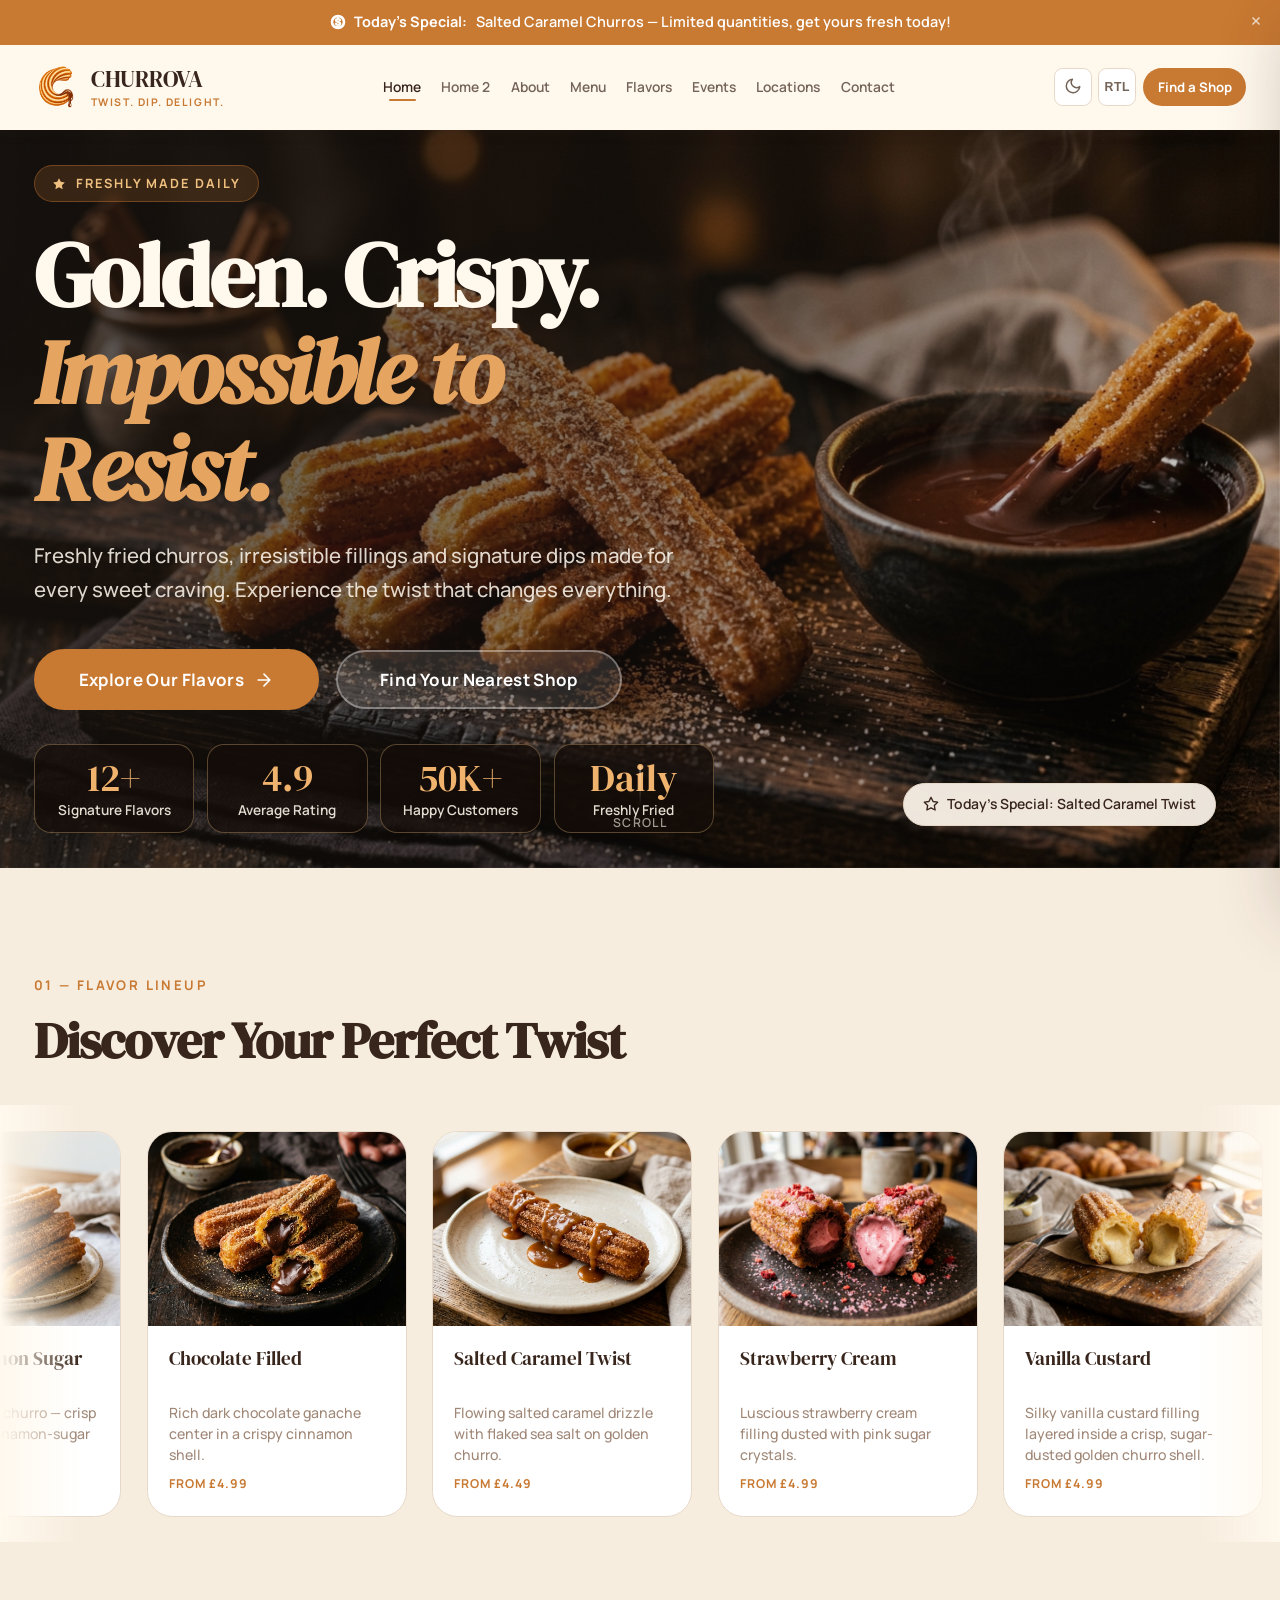
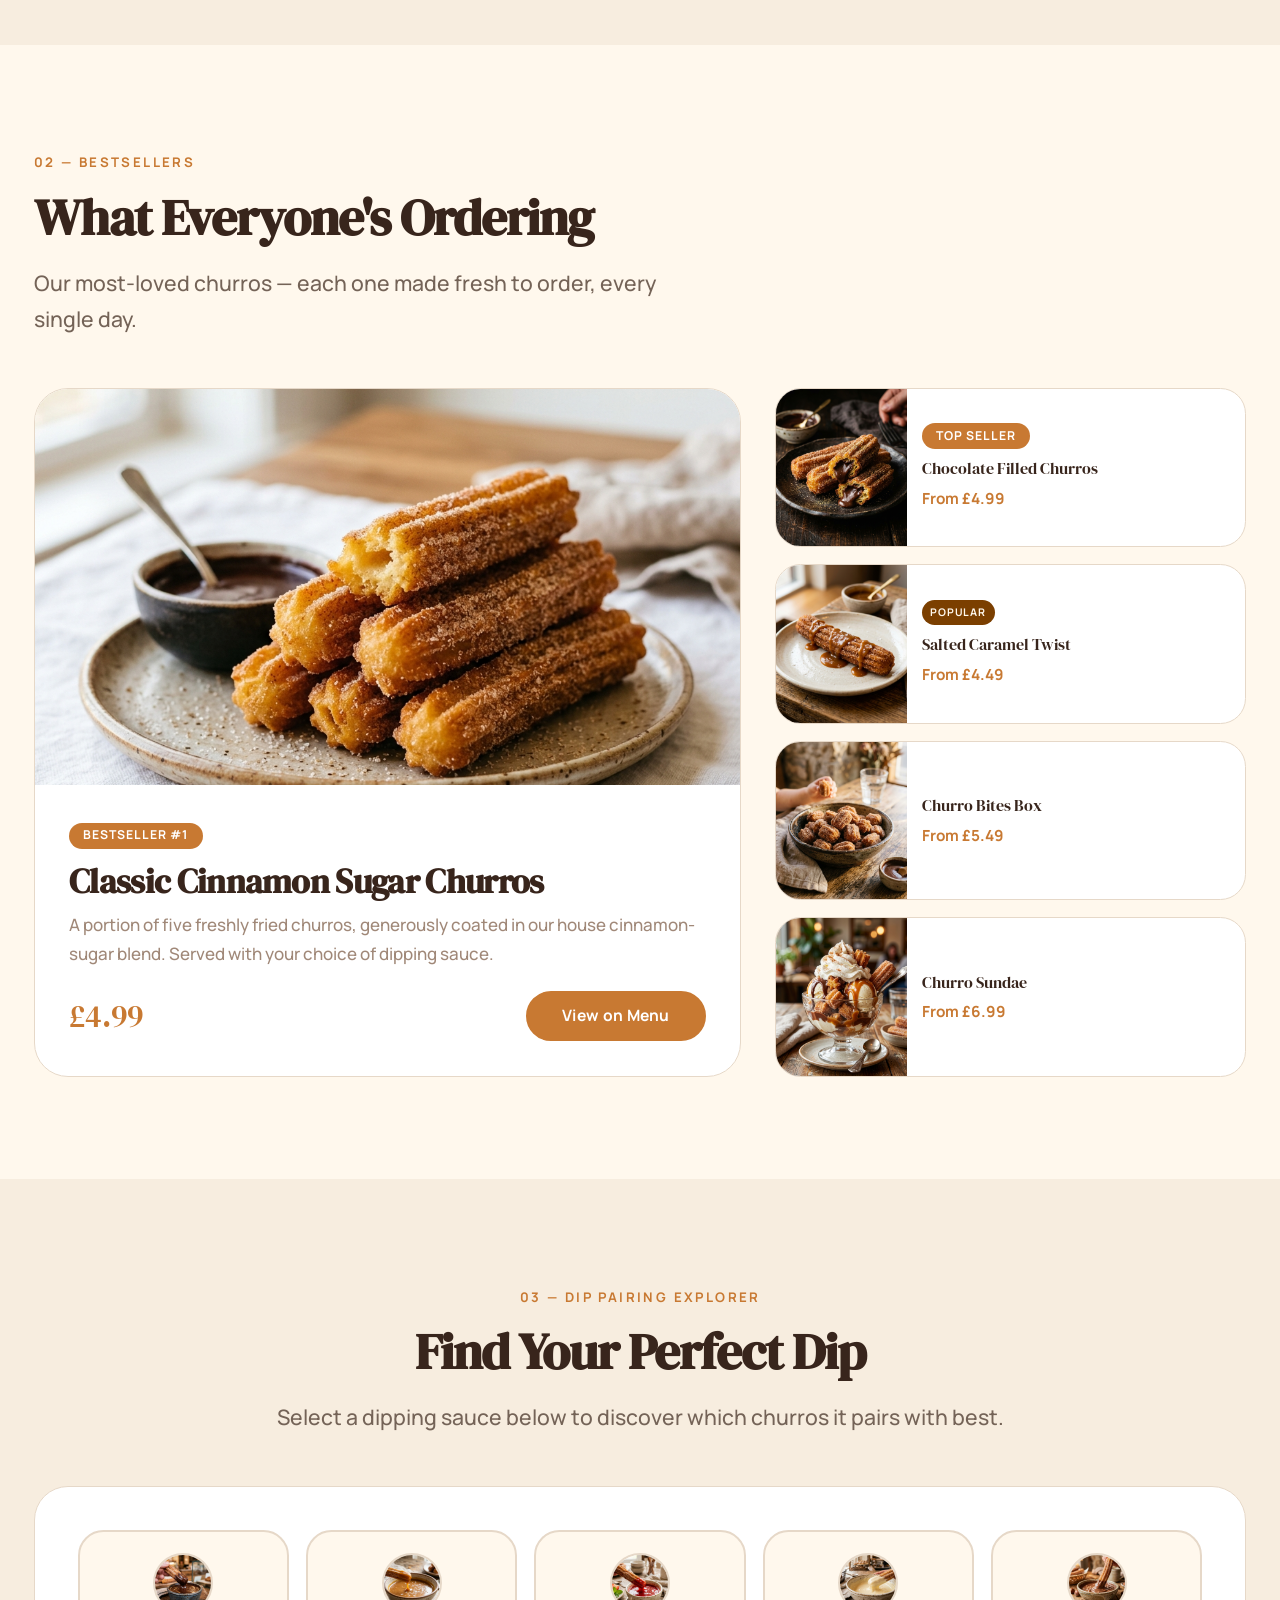
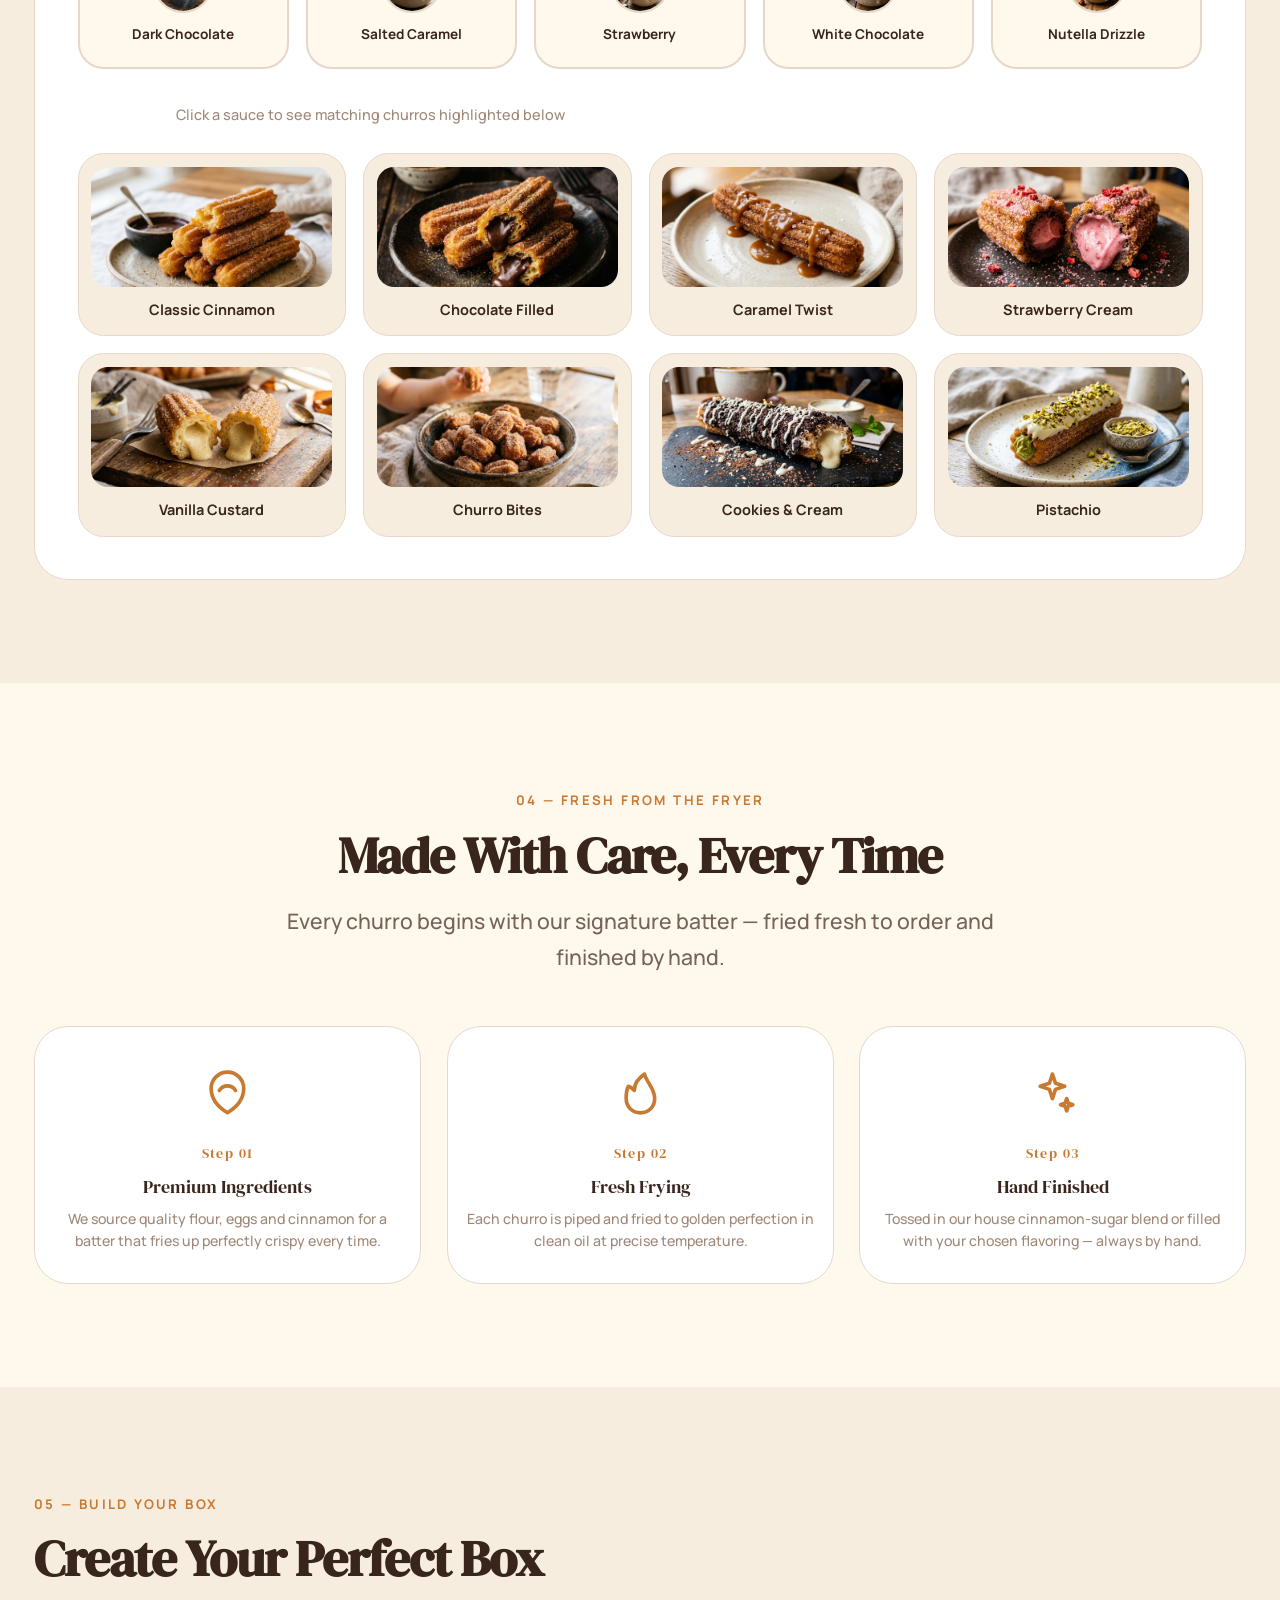
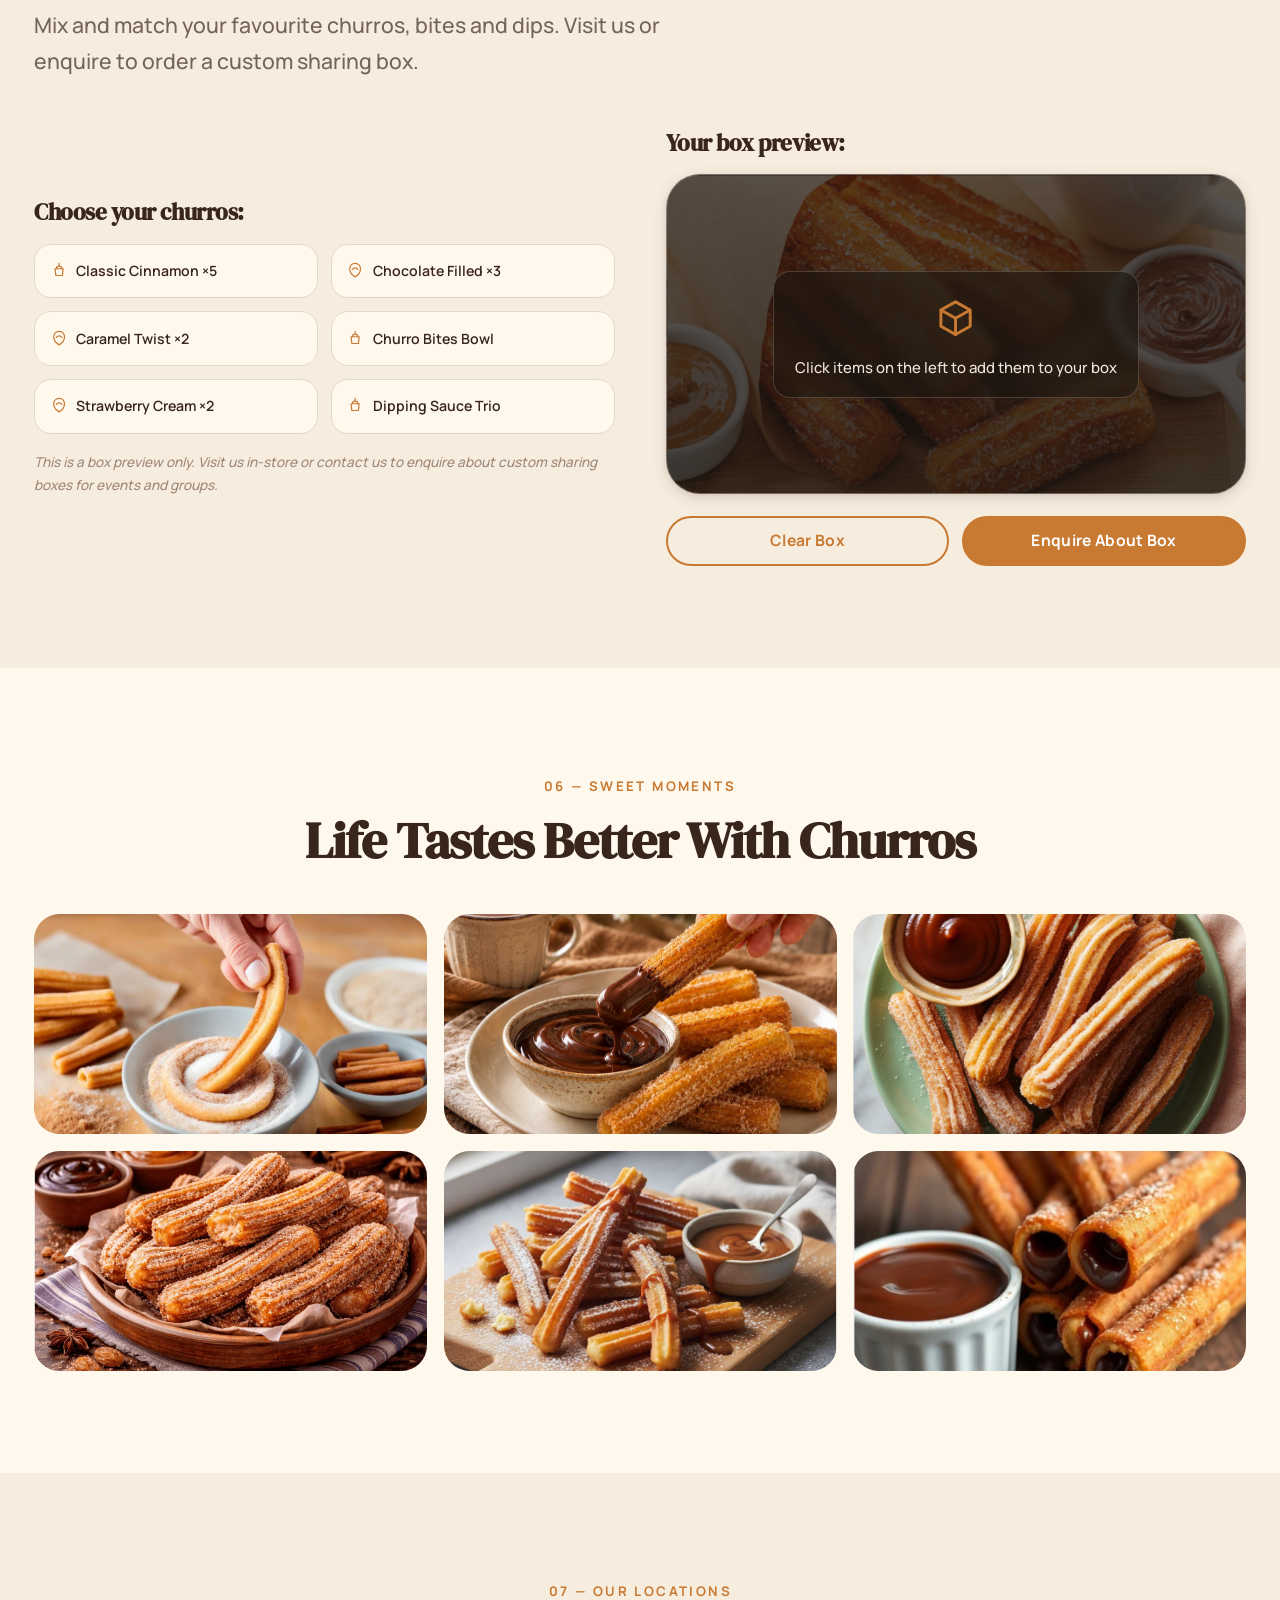
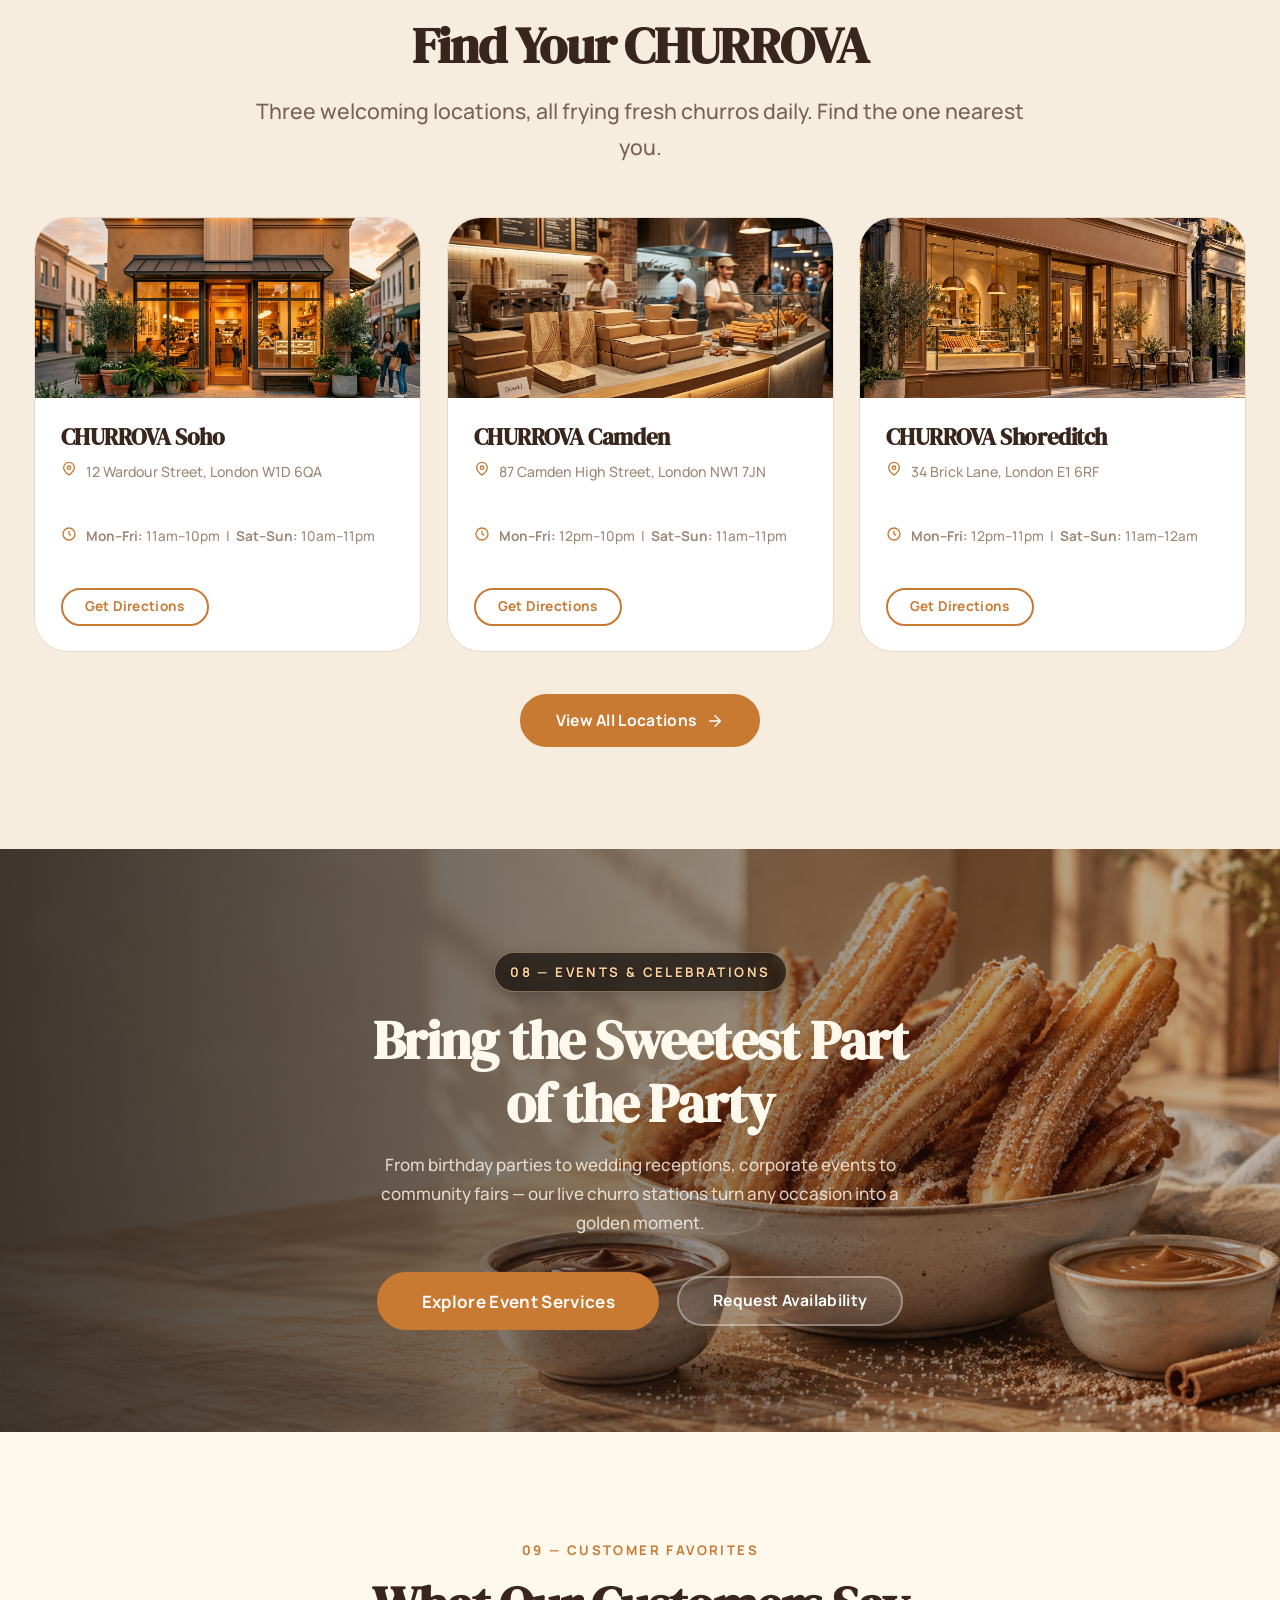
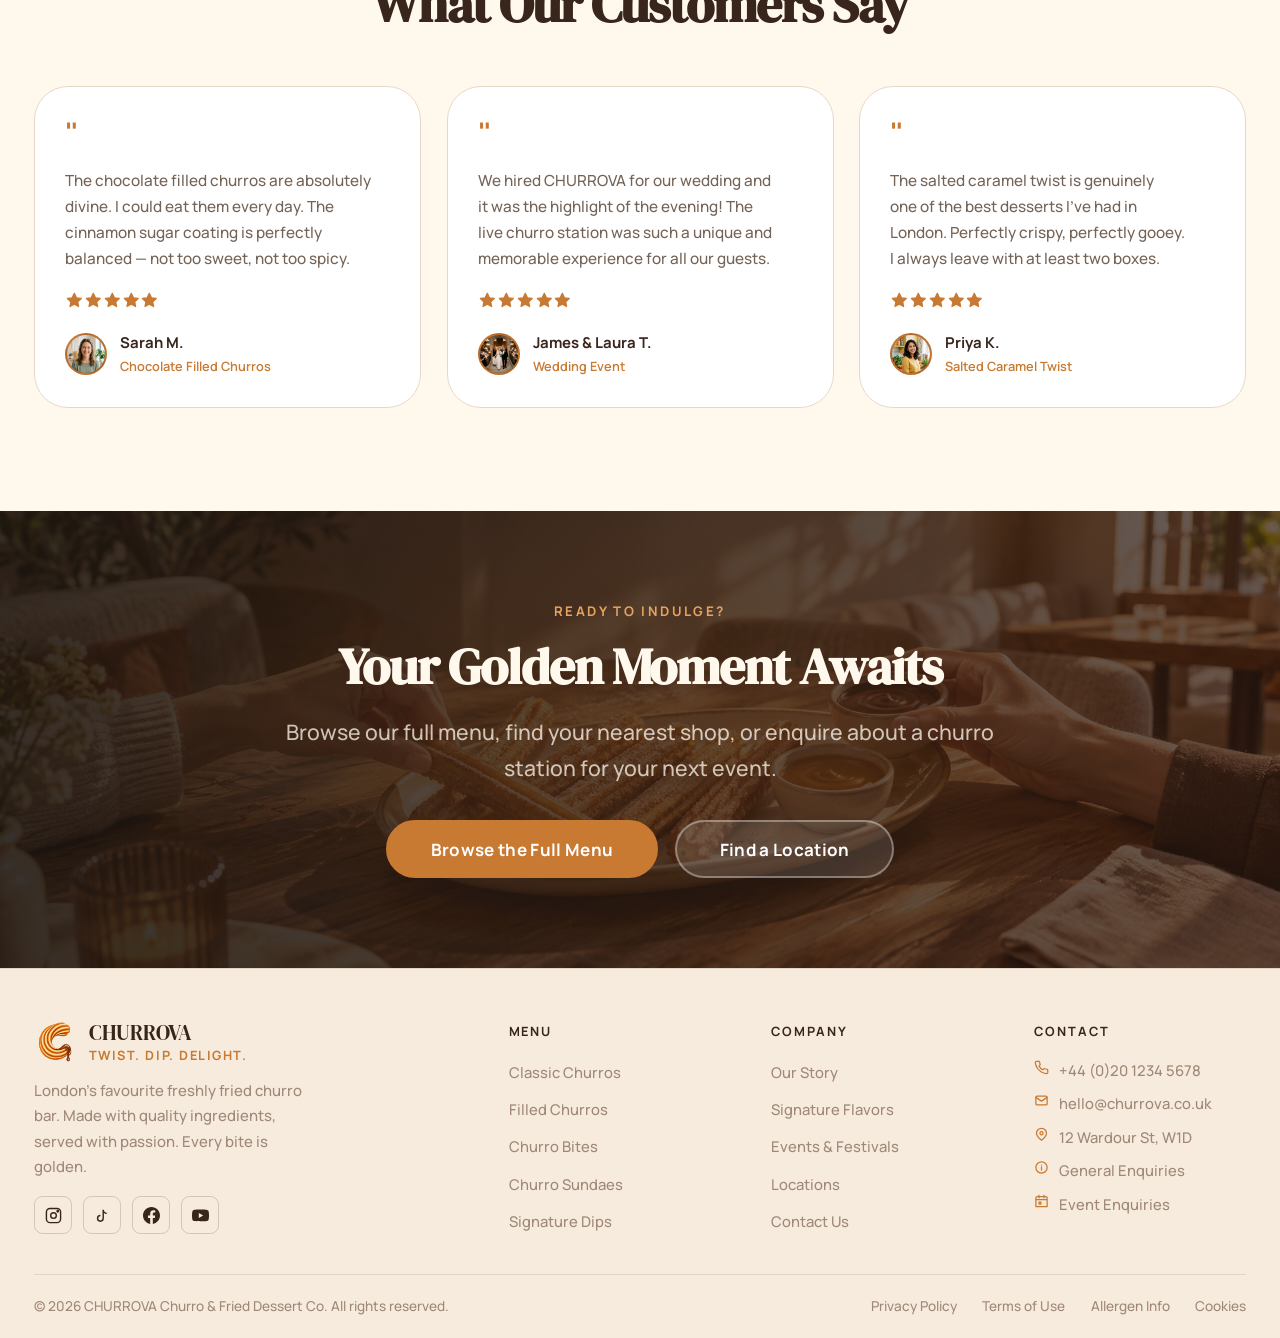
==== commit 31dd5767: "bugs fixed" ====
--- a/index.html
+++ b/index.html
@@ -650,7 +650,25 @@
       }
 
       .dip-grid {
-        grid-template-columns: repeat(2, 1fr);
+        grid-template-columns: minmax(0, 1fr) !important;
+      }
+
+      .dip-grid > :last-child:nth-child(odd) {
+        grid-column: 1 / -1 !important;
+        width: 100% !important;
+        max-width: none !important;
+        justify-self: stretch !important;
+      }
+
+      .preparation-grid {
+        grid-template-columns: minmax(0, 1fr) !important;
+      }
+
+      .preparation-grid > :last-child:nth-child(odd) {
+        grid-column: 1 / -1 !important;
+        width: 100% !important;
+        max-width: none !important;
+        justify-self: stretch !important;
       }
 
       .stat-row {
@@ -734,7 +752,7 @@
           title="Toggle RTL/LTR">
           <span data-rtl-label style="font-size:0.72rem;font-weight:700;letter-spacing:0.05em;">RTL</span>
         </button>
-        <a href="signature-flavors.html" class="btn-header-cta">Signature Flavors</a>
+        <a href="locations.html#store-locations" class="btn-header-cta">Find a Shop</a>
         <button class="mobile-toggle" aria-label="Open menu" aria-expanded="false" aria-controls="mobile-drawer">
           <span></span><span></span><span></span>
         </button>
@@ -790,12 +808,6 @@
     </div>
     <div class="drawer-cta" style="display:flex;flex-direction:column;gap:0.6rem;">
       <a href="signature-flavors.html" class="btn btn-secondary" style="width:100%;justify-content:center;">Signature Flavors</a>
-      <a href="menu.html" class="btn btn-primary">Explore Our Menu
-        <svg viewBox="0 0 24 24" fill="none" stroke="currentColor" stroke-width="2" stroke-linecap="round"
-          stroke-linejoin="round">
-          <path d="M5 12h14M12 5l7 7-7 7" />
-        </svg>
-      </a>
     </div>
   </nav>
 
--- a/css/editorial.css
+++ b/css/editorial.css
@@ -56,6 +56,15 @@
   z-index: 2;
   padding-top: 4rem;
   padding-bottom: 7rem;
+}
+
+/* Keep the tall desktop hero composition inside its own bounds. Without this,
+   flex centering can lift the eyebrow behind the fixed navigation. */
+@media (min-width: 1025px) {
+  .hero-content {
+    padding-top: 0.5rem;
+    padding-bottom: 0.5rem;
+  }
 }
 
 /* Hero Text */
@@ -345,6 +354,106 @@
   overflow: visible;
 }
 
+.quality-promise-copy {
+  text-align: center;
+}
+
+.quality-promise-copy > .section-label {
+  display: flex;
+  width: fit-content;
+  margin-left: auto;
+  margin-right: auto;
+}
+
+.quality-grid > [class*="col-"] > div {
+  justify-content: center;
+}
+
+/* About page: community impact */
+.about-impact-grid {
+  display: grid;
+  grid-template-columns: repeat(3, minmax(0, 1fr));
+  gap: 1.5rem;
+}
+
+.about-impact-card {
+  height: 100%;
+  padding: clamp(1.5rem, 3vw, 2.25rem);
+  text-align: center;
+  background: var(--card-bg);
+  border: 1px solid var(--border-color);
+  border-radius: var(--radius-xl);
+  box-shadow: var(--shadow-sm);
+  transition: transform var(--transition), box-shadow var(--transition), border-color var(--transition);
+}
+
+.about-impact-card:hover {
+  transform: translateY(-5px);
+  border-color: var(--caramel);
+  box-shadow: var(--shadow-md);
+}
+
+.about-impact-image {
+  width: 100%;
+  aspect-ratio: 16 / 9;
+  margin-bottom: 1.25rem;
+  display: block;
+  object-fit: cover;
+  border-radius: var(--radius-lg);
+}
+
+.about-impact-icon {
+  width: 3.5rem;
+  height: 3.5rem;
+  margin: 0 auto 1rem;
+  display: grid;
+  place-items: center;
+  color: var(--caramel);
+  background: rgba(200, 121, 50, 0.12);
+  border-radius: 50%;
+}
+
+.about-impact-icon svg {
+  width: 1.65rem;
+  height: 1.65rem;
+}
+
+.about-impact-card h3 {
+  margin-bottom: 0.65rem;
+  font-size: 1.25rem;
+}
+
+.about-impact-card p {
+  margin: 0 auto;
+  max-width: 34ch;
+  color: var(--text-muted);
+  line-height: 1.65;
+}
+
+@media (min-width: 601px) and (max-width: 1024px) {
+  .about-impact-grid {
+    grid-template-columns: repeat(2, minmax(0, 1fr));
+  }
+
+  .about-impact-grid > :last-child:nth-child(odd) {
+    grid-column: 1 / -1;
+    width: calc(50% - 0.75rem);
+    justify-self: center;
+  }
+}
+
+@media (max-width: 600px) {
+  .about-impact-grid {
+    grid-template-columns: minmax(0, 1fr);
+  }
+
+  .about-impact-grid > :last-child:nth-child(odd) {
+    grid-column: 1 / -1;
+    width: 100%;
+    justify-self: stretch;
+  }
+}
+
 @media (min-width: 992px) {
   .quality-item-long {
     gap: 0.5rem !important;
--- a/css/mobile.css
+++ b/css/mobile.css
@@ -432,15 +432,40 @@
   .box-select-grid,
   .gallery-grid,
   .testimonials-grid,
-  .signature-grid {
+  .signature-grid,
+  .team-grid {
     grid-template-columns: minmax(0, 1fr) !important;
   }
 
-  body .team-grid > .col-md-4:last-child:nth-child(odd) {
-    grid-column: auto !important;
+  body .team-grid > .col-md-4,
+  body .contact-options-grid > .col-md-4 {
+    grid-column: 1 / -1 !important;
     width: 100% !important;
     max-width: none !important;
     justify-self: stretch !important;
+  }
+
+  /* Let leadership-card copy use its natural height on narrow screens. */
+  .team-grid > [class*="col-"] > div > div:last-child {
+    grid-template-rows: auto;
+    gap: 0.35rem;
+  }
+
+  .team-grid > [class*="col-"] > div > div:last-child > span {
+    display: block;
+    -webkit-line-clamp: unset;
+    overflow: visible;
+  }
+
+  .team-grid > [class*="col-"] > div > div:last-child > h3 {
+    margin: 0.1rem 0 0.15rem !important;
+  }
+
+  .team-grid .team-description {
+    width: 100%;
+    height: auto;
+    text-wrap: pretty;
+    overflow: visible;
   }
 
   .menu-card-featured,
